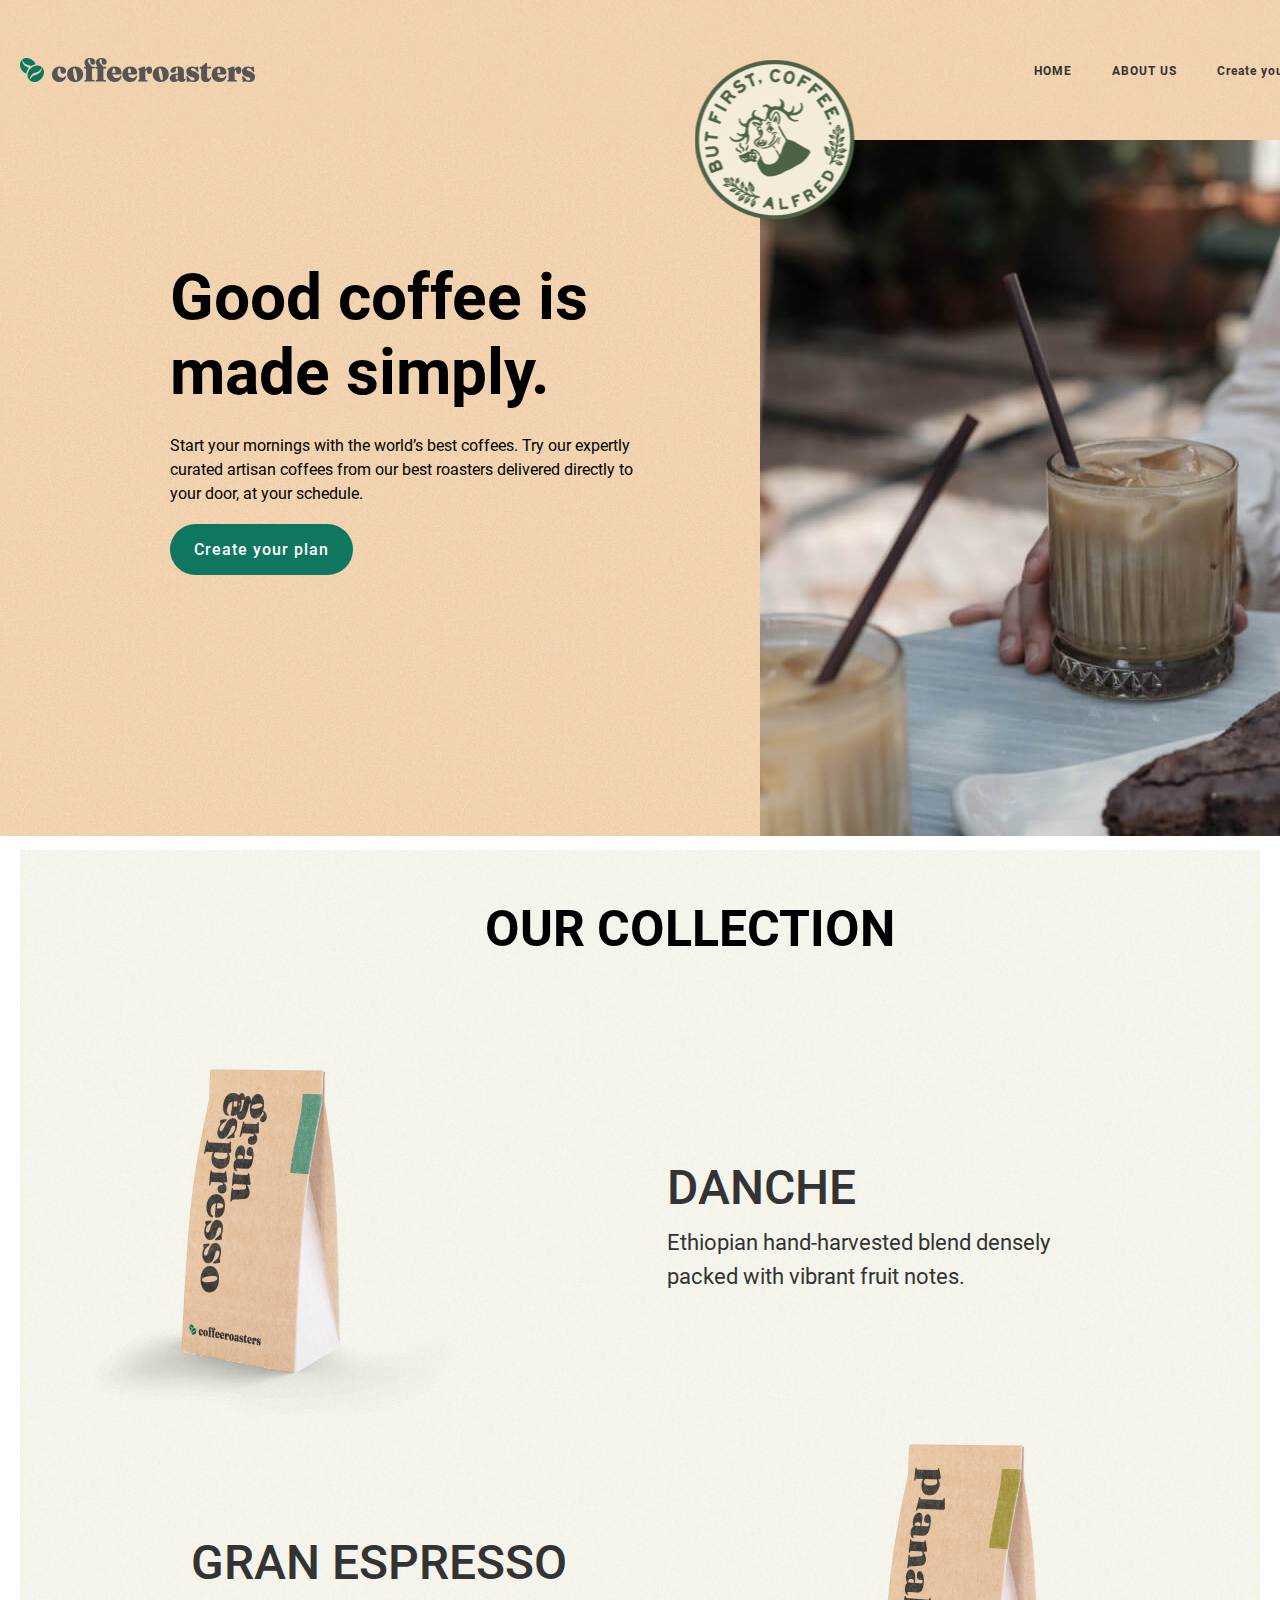
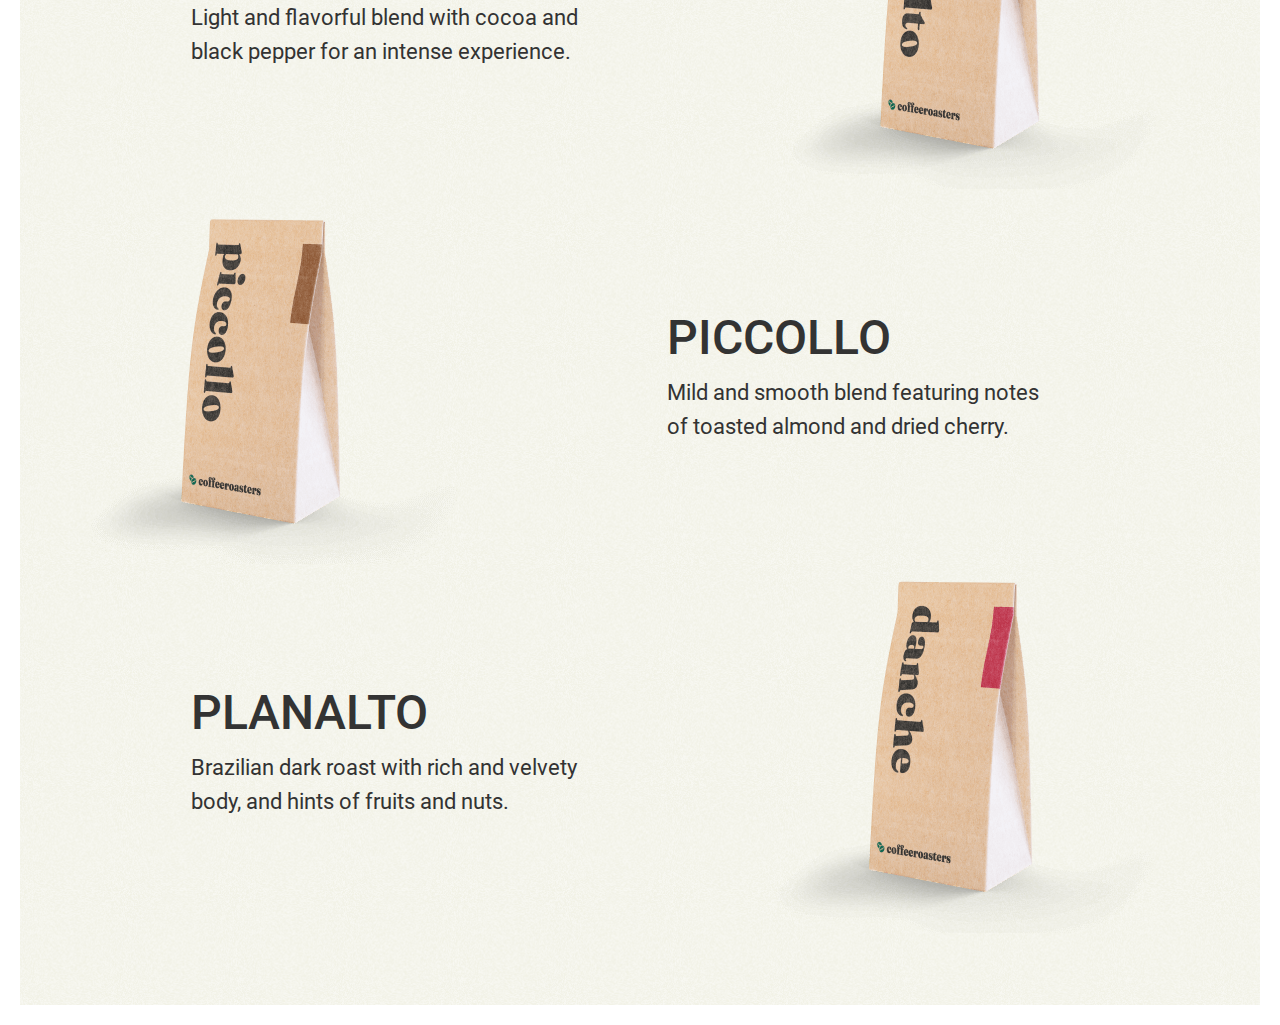
==== index.html @ 96444314 "uppercase" ====
<!DOCTYPE html>
<html lang="en">

<head>
    <meta charset="UTF-8">
    <meta http-equiv="X-UA-Compatible" content="IE=edge">
    <meta name="viewport" content="width=device-width, initial-scale=1.0">
    <title>Coffe roasters</title>
    <link rel="stylesheet" href="./css/normalize.css">
    <link rel="stylesheet" href="./css/main.css">
    <!-- <link rel="stylesheet" href="./css/main.min.css"> -->
</head>

<body>

    <!-- header start -->
    <header class="site-header">
        <div class="container">
            <div class="header-wrapper">
                <a class="logo" href="#">
                    <img class="logo-img" src="./images/site-logo.svg" alt="Cofferoasters logo">
                </a>
                <nav class="sitenav">
                    <ul class="sitenav-list">
                        <li class="sitenav-item">
                            <a href="#" class="sitenav-link">HOME</a>
                        </li>
                        <li class="sitenav-item">
                            <a href="#" class="sitenav-link">ABOUT US</a>
                        </li>
                        <li class="sitenav-item">
                            <a href="#" class="sitenav-link">Create your plan</a>
                        </li>
                    </ul>
                </nav>
            </div>
        </div>
    </header>
    <!-- header end -->

    <main>
        <!-- hero start -->
        <section class="hero-section">
            <div class="container">
                <div class="hero-wrapper">
                    <div class="hero-start">
                        <h1 class="hero-title">Good coffee is made simply.</h1>
                        <p class="hero-text">Start your mornings with the world’s best coffees. Try our expertly curated artisan
                            coffees from our best roasters delivered directly to your door, at your schedule.</p>
                        <a class="button" href="#">Create your plan</a>
                    </div>
                    <div class="hero-img-wrapper">
                        <img class="hero-img" width="710" height="696" alt="A coffee image" src="./images/cofe.jpg"  srcset="./images/cofe.jpg 1x , ./images/cofe@2x.jpg 2x">  
                    </div>
                </div>
            </div>
    
        </section>
        <!-- hero end -->

        <!-- collections start -->
        <section class="collections-section">
            <div class="container">
                <div class="collections-wrapper">
                    <h2 class="collections-title">OUR COLLECTION</h2>
                    <ul class="collections-list">
                        <li class="collection-item">
                            <img class="collection-img" width="450" height="375" alt="coffee image" src="./images/kopi1.png" srcset="./images/kopi1.png 1x , ./images/kopi1@2x.png 2x">
                            <div class="collection-desc-wrapper">
                                <h3 class="collection-item-title">Danche</h3>
                                <p class="collection-item-description">Ethiopian hand-harvested blend densely packed with vibrant fruit notes.</p>
                            </div>
                        </li>
                        <li class="collection-item">
                            <img class="collection-img" width="450" height="375" alt="coffee image" src="./images/kopi2.png" srcset="./images/kopi2.png 1x , ./images/kopi2@2x.png 2x">
                            <div class="collection-desc-wrapper">
                                <h3 class="collection-item-title">Gran Espresso</h3>
                                <p class="collection-item-description">Light and flavorful blend with cocoa and black pepper for an intense experience.</p>
                            </div>
                        </li>
                        <li class="collection-item">
                            <img class="collection-img" width="450" height="375" alt="coffee image" src="./images/kopi3.png" srcset="./images/kopi3.png 1x , ./images/kopi3@2x.png 2x">
                            <div class="collection-desc-wrapper">
                                <h3 class="collection-item-title">Piccollo</h3>
                                <p class="collection-item-description">Mild and smooth blend featuring notes of toasted almond and dried cherry.</p>
                            </div>
                        </li>
                        <li class="collection-item">
                            <img class="collection-img" width="450" height="375" alt="coffee image" src="./images/kopi4.png" srcset="./images/kopi4.png 1x , ./images/kopi4@2x.png 2x">
                            <div class="collection-desc-wrapper">
                                <h3 class="collection-item-title">Planalto</h3>
                                <p class="collection-item-description">Brazilian dark roast with rich and velvety body, and hints of fruits and nuts.</p>
                            </div>
                        </li>
                    </ul>
                </div>
            </div>
        </section>
        <!-- collections end -->
    </main>



</body>

</html>
---- css/main.css ----
/*
* Prefixed by https://autoprefixer.github.io
* PostCSS: v8.4.14,
* Autoprefixer: v10.4.7
* Browsers: last 4 version
*/

:root {
    --clr-black: #000;
    --clr-dark: #333;
    --clr-green: #0f775f;
    --font-weight-secondary: 500;
    --font-weight-bold: 700;
}


@font-face {
    font-family: "Roboto";
    font-style: normal;
    font-weight: 400;
    src:
    url("../fonts/roboto-v30-latin-regular.woff2") format("woff2"),
    url("../fonts/roboto-v30-latin-regular.woff") format("woff");
}

@font-face {
    font-family: "Roboto";
    font-style: normal;
    font-weight: 500;
    src:
    url("../fonts/roboto-v30-latin-500.woff2") format("woff2"),
    url("../fonts/roboto-v30-latin-500.woff") format("woff");
}

@font-face {
    font-family: "Roboto";
    font-style: normal;
    font-weight: 700;
    src:
    url("../fonts/roboto-v30-latin-700.woff2") format("woff2"),
    url("../fonts/roboto-v30-latin-700.woff") format("woff");
}

body {
    margin: 0;
    font-family: "Roboto", "Arial", sans-serif;
    font-weight: 400;
    overflow-x: hidden;
}



a {
    text-decoration: none;
}

ul {
    padding-left: 0;
    list-style: none;
}

img {
    display: block;
    height: auto;
}

.container {
    width: 1300px;
    margin-right: auto;
    margin-left: auto;
    padding-right: 20px;
    padding-left: 20px;
}


.button {
    padding: 16px 24px;
    border: none;
    background-color: transparent;
    border-radius: 100px;
    font-weight: var(--font-weight-secondary);
    font-size: 16px;
    line-height: 19px;
    letter-spacing: 1px;
    color: #FFFFFF;
    background-color: var(--clr-green);
}




.site-header {
    padding: 45px 0;
    background-image: url("../images/hero-bg.jpg");
    background-repeat: no-repeat;
    background-size: cover;
}

.header-wrapper {
    display: -webkit-box;
    display: -ms-flexbox;
    display: flex;
    -webkit-box-align: center;
    -ms-flex-align: center;
    align-items: center;
    -webkit-box-pack: justify;
    -ms-flex-pack: justify;
    justify-content: space-between;
}

.sitenav-list{
    display: -webkit-box;
    display: -ms-flexbox;
    display: flex;
}

.sitenav-item:nth-child(2) {
    margin: 0 40px;
}

.sitenav-link {
    font-weight: var(--font-weight-bold);
    font-size: 12px;
    line-height: 14px;
    letter-spacing: 1px;
    color: var(--clr-dark);
}

/* hero start */


.hero-section {
    padding-left: 150px;
    background-image: url("../images/hero-bg.jpg");
}

.hero-wrapper {
    display: -webkit-box;
    display: -ms-flexbox;
    display: flex;
    -webkit-box-pack: justify;
    -ms-flex-pack: justify;
    justify-content: space-between;
}

.hero-start {
    width: 464px;
    padding-top: 120px;
}

.hero-title {
    font-weight: var(--font-weight-bold);
    font-size: 64px;
    line-height: 75px;
    margin-top: 0;
    margin-bottom: 24px;
    color: var(--clr-black);
}

.hero-text {
    margin-top: 0;
    margin-bottom: 34px;
    font-size: 16px;
    line-height: 24px;
    color: var(--clr-black);
}

.hero-img-wrapper {
    position: relative;
}

.hero-img-wrapper::before {
    position: absolute;
    top: -80px;
    left: -65px;
    width: 160px;
    height: 160px;
    background-image: url("../images/but-first-cofe.png");
    background-position: center;
    z-index: 1;
    content: "";
}

.hero-img {
    position: relative;
}

/* collections start */

.collections-section {
    margin: 14px 20px 20px 20px;
    padding: 50px 0;
    background-image: url("../images/list-bg.png");
    background-size: cover;
}

.collections-wrapper {
    text-align: center;
}

.collections-title {
    margin: 0;
    margin-bottom: 80px;
    font-weight: 700;
    font-size: 50px;
    line-height: 59px;
    color: var(--clr-black);
}

.collections-list {
    display: -webkit-box;
    display: -ms-flexbox;
    display: flex;
    -webkit-box-orient: vertical;
    -webkit-box-direction: normal;
    -ms-flex-direction: column;
    flex-direction: column;
}

.collection-item {
    position: relative;
    display: -webkit-box;
    display: -ms-flexbox;
    display: flex;
    -webkit-box-align: center;
    -ms-flex-align: center;
    align-items: center;
}

.collection-item::before{
    position: absolute;
    width: 402px;
    height: 300px;
    background-size: cover;
    content: "";
}

.collection-item:nth-child(1)::before{
    top: -15%;
    left: -35%;
    background-image: url("../images/leaf-first.png");
}

.collection-item:nth-child(2)::before{
    bottom: -60%;
    right: -35%;
    width: 392px;
    height: 477px;
    background-image: url("../images/leaf-second.png");
    z-index: 3;
    
}

.collection-item:nth-child(3)::before{
    top: -20%;
    right: -28%;
    width: 253px;
    height: 215px;
    background-image: url("../images/leaf-third.png");
    -webkit-transform: rotate(210deg);
    -ms-transform: rotate(210deg);
    transform: rotate(210deg);
    
}

.collection-item:nth-child(4)::before{
    top: -15%;
    left: -38%;
    width: 316px;
    height: 269px;
    background-image: url("../images/leaf-four.png");
}

.collection-item:nth-child(even) {
    -webkit-box-orient: horizontal;
    -webkit-box-direction: reverse;
    -ms-flex-direction: row-reverse;
    flex-direction: row-reverse;
    -webkit-box-pack: space-evenly;
    -ms-flex-pack: space-evenly;
    justify-content: space-evenly;
}

.collection-item:nth-child(even) img{
    margin-right: 0;
}

.collection-img {
    margin-right: 177px;
}

.collection-desc-wrapper {
    text-align: left;
    width: 396px;
}

.collection-item-title {
    font-weight: var(--font-weight-secondary);
    font-size: 48px;
    line-height: 56px;
    margin-top: 0;
    margin-bottom: 10px;
    text-transform: uppercase;
    color: var(--clr-dark);
}

.collection-item-description {
    font-size: 22px;
    line-height: 34px;
    margin: 0;
    color: var(--clr-dark);
}
---- css/main.min.css ----
/*! normalize.css v8.0.1 | MIT License | github.com/necolas/normalize.css */button,hr,input{overflow:visible}progress,sub,sup{vertical-align:baseline}[type=checkbox],[type=radio],legend{box-sizing:border-box;padding:0}html{line-height:1.15;-webkit-text-size-adjust:100%}body{margin:0}details,main{display:block}h1{font-size:2em;margin:.67em 0}hr{box-sizing:content-box;height:0}code,kbd,pre,samp{font-family:monospace,monospace;font-size:1em}a{background-color:transparent}abbr[title]{border-bottom:none;text-decoration:underline;text-decoration:underline dotted}b,strong{font-weight:bolder}small{font-size:80%}sub,sup{font-size:75%;line-height:0;position:relative}sub{bottom:-.25em}sup{top:-.5em}img{border-style:none}button,input,optgroup,select,textarea{font-family:inherit;font-size:100%;line-height:1.15;margin:0}button,select{text-transform:none}[type=button],[type=reset],[type=submit],button{-webkit-appearance:button}[type=button]::-moz-focus-inner,[type=reset]::-moz-focus-inner,[type=submit]::-moz-focus-inner,button::-moz-focus-inner{border-style:none;padding:0}[type=button]:-moz-focusring,[type=reset]:-moz-focusring,[type=submit]:-moz-focusring,button:-moz-focusring{outline:ButtonText dotted 1px}fieldset{padding:.35em .75em .625em}legend{color:inherit;display:table;max-width:100%;white-space:normal}textarea{overflow:auto}[type=number]::-webkit-inner-spin-button,[type=number]::-webkit-outer-spin-button{height:auto}[type=search]{-webkit-appearance:textfield;outline-offset:-2px}[type=search]::-webkit-search-decoration{-webkit-appearance:none}::-webkit-file-upload-button{-webkit-appearance:button;font:inherit}summary{display:list-item}[hidden],template{display:none}
.header-wrapper,.sitenav-list{display:-webkit-box;display:-ms-flexbox}.hero-section,.site-header{background-image:url("../images/hero-bg.jpg")}.collection-item,.hero-img,.hero-img-wrapper{position:relative}:root{--clr-black:#000;--clr-dark:#333;--clr-green:#0f775f;--font-weight-secondary:500;--font-weight-bold:700}@font-face{font-family:Roboto;font-style:normal;font-weight:400;src:url("../fonts/roboto-v30-latin-regular.woff2") format("woff2"),url("../fonts/roboto-v30-latin-regular.woff") format("woff")}@font-face{font-family:Roboto;font-style:normal;font-weight:500;src:url("../fonts/roboto-v30-latin-500.woff2") format("woff2"),url("../fonts/roboto-v30-latin-500.woff") format("woff")}@font-face{font-family:Roboto;font-style:normal;font-weight:700;src:url("../fonts/roboto-v30-latin-700.woff2") format("woff2"),url("../fonts/roboto-v30-latin-700.woff") format("woff")}body{margin:0;font-family:Roboto,Arial,sans-serif;font-weight:400;overflow-x:hidden}a{text-decoration:none}ul{padding-left:0;list-style:none}img{display:block;height:auto}.container{width:1300px;margin-right:auto;margin-left:auto;padding-right:20px;padding-left:20px}.button{padding:16px 24px;border:none;background-color:transparent;border-radius:100px;font-weight:var(--font-weight-secondary);font-size:16px;line-height:19px;letter-spacing:1px;color:#fff;background-color:var(--clr-green)}.hero-title,.sitenav-link{font-weight:var(--font-weight-bold)}.site-header{padding:45px 0;background-repeat:no-repeat;background-size:cover}.header-wrapper{display:flex;-webkit-box-align:center;-ms-flex-align:center;align-items:center;-webkit-box-pack:justify;-ms-flex-pack:justify;justify-content:space-between}.sitenav-list{display:flex}.collections-list,.hero-wrapper{display:-webkit-box;display:-ms-flexbox}.sitenav-item:nth-child(2){margin:0 40px}.sitenav-link{font-size:12px;line-height:14px;letter-spacing:1px;color:var(--clr-dark)}.collections-title,.hero-text,.hero-title{color:var(--clr-black)}.hero-section{padding-left:150px}.hero-wrapper{display:flex;-webkit-box-pack:justify;-ms-flex-pack:justify;justify-content:space-between}.hero-start{width:464px;padding-top:120px}.hero-title{font-size:64px;line-height:75px;margin-top:0;margin-bottom:24px}.hero-text{margin-top:0;margin-bottom:34px;font-size:16px;line-height:24px}.hero-img-wrapper::before{position:absolute;top:-80px;left:-65px;width:160px;height:160px;background-image:url("../images/but-first-cofe.png");background-position:center;z-index:1;content:""}.collections-section{margin:14px 20px 20px;padding:50px 0;background-image:url("../images/list-bg.png");background-size:cover}.collections-wrapper{text-align:center}.collections-title{margin:0 0 80px;font-weight:700;font-size:50px;line-height:59px}.collections-list{display:flex;-webkit-box-orient:vertical;-webkit-box-direction:normal;-ms-flex-direction:column;flex-direction:column}.collection-item{display:-webkit-box;display:-ms-flexbox;display:flex;-webkit-box-align:center;-ms-flex-align:center;align-items:center}.collection-item::before{position:absolute;width:402px;height:300px;background-size:cover;content:""}.collection-item:first-child::before{top:-15%;left:-35%;background-image:url("../images/leaf-first.png")}.collection-item:nth-child(2)::before{bottom:-60%;right:-35%;width:392px;height:477px;background-image:url("../images/leaf-second.png");z-index:3}.collection-item:nth-child(3)::before{top:-20%;right:-28%;width:253px;height:215px;background-image:url("../images/leaf-third.png");-webkit-transform:rotate(210deg);-ms-transform:rotate(210deg);transform:rotate(210deg)}.collection-item:nth-child(4)::before{top:-15%;left:-38%;width:316px;height:269px;background-image:url("../images/leaf-four.png")}.collection-item:nth-child(2n){-webkit-box-orient:horizontal;-webkit-box-direction:reverse;-ms-flex-direction:row-reverse;flex-direction:row-reverse;-webkit-box-pack:space-evenly;-ms-flex-pack:space-evenly;justify-content:space-evenly}.collection-item:nth-child(2n) img{margin-right:0}.collection-img{margin-right:177px}.collection-desc-wrapper{text-align:left;max-width:453px}.collection-item-title{font-weight:var(--font-weight-secondary);margin-bottom:10px;font-size:48px;line-height:56px;color:var(--clr-dark)}.collection-item-description{font-size:22px;line-height:34px;color:var(--clr-dark)}
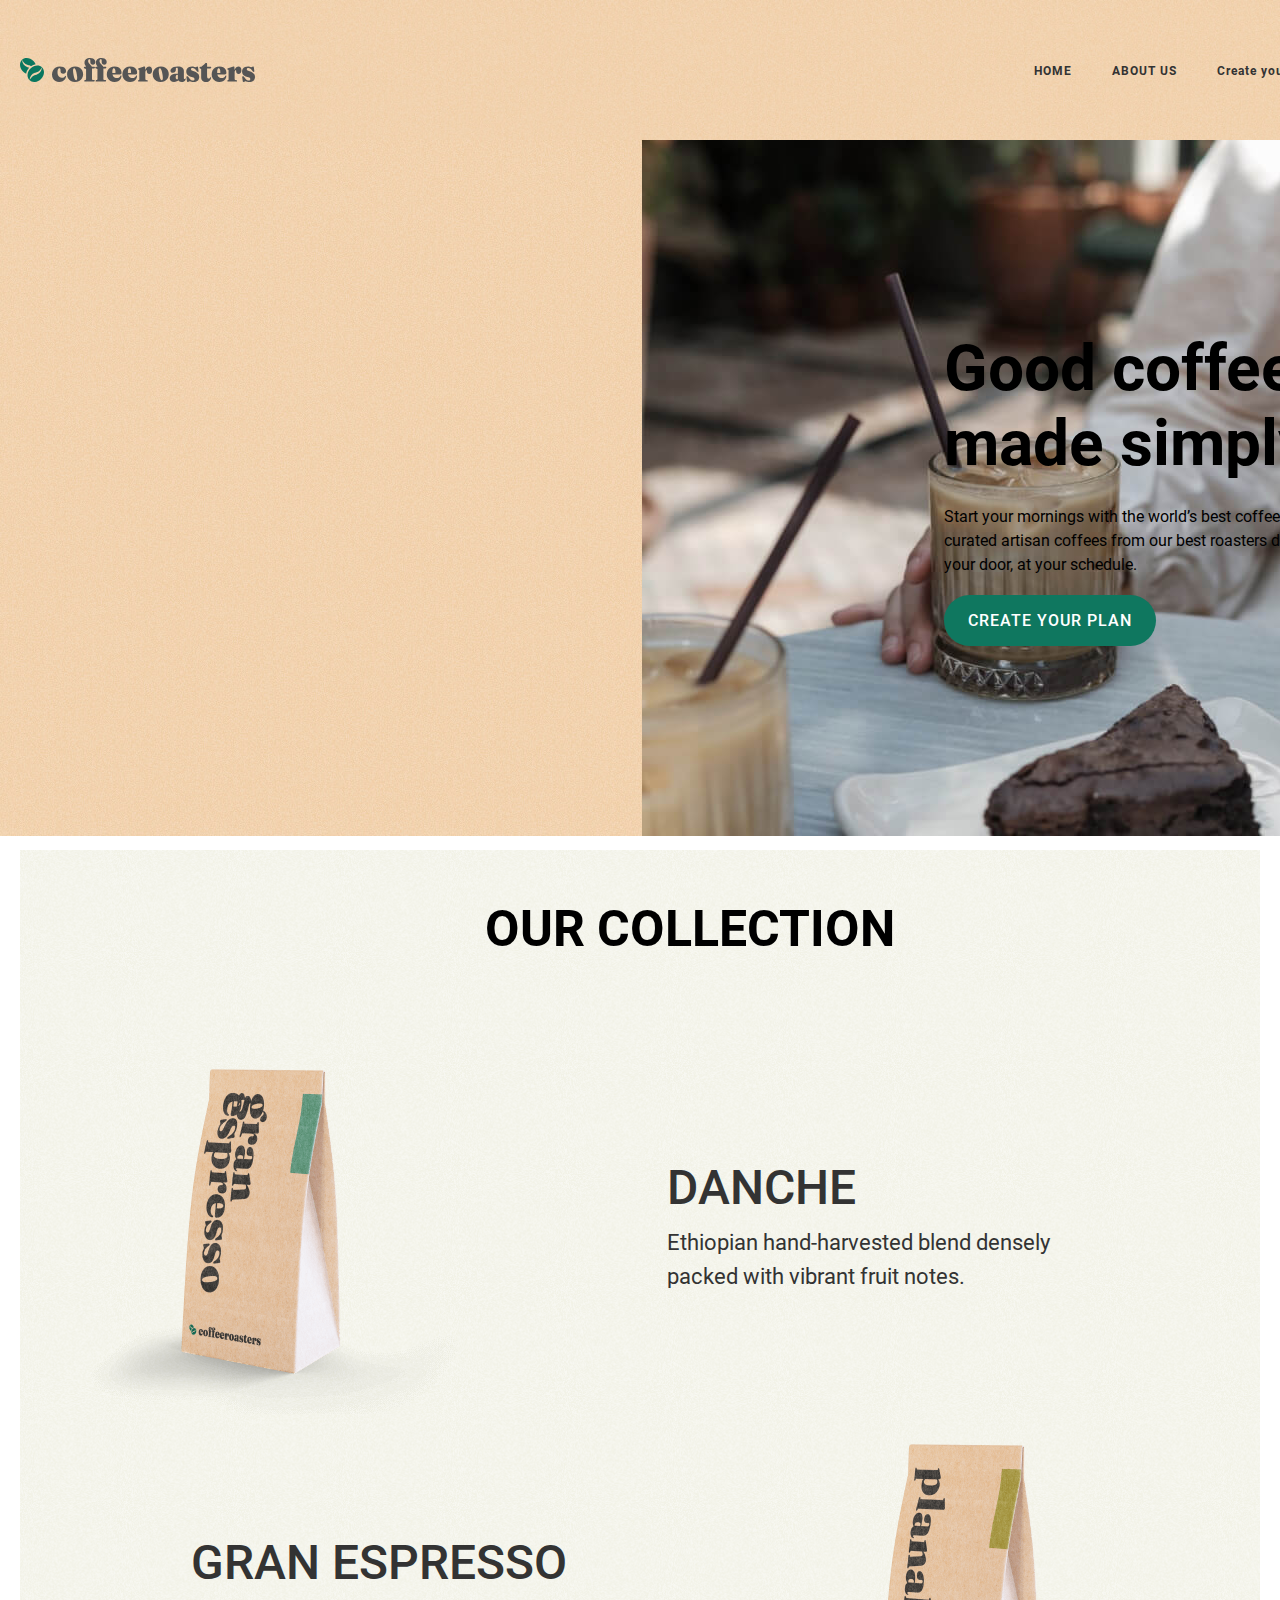
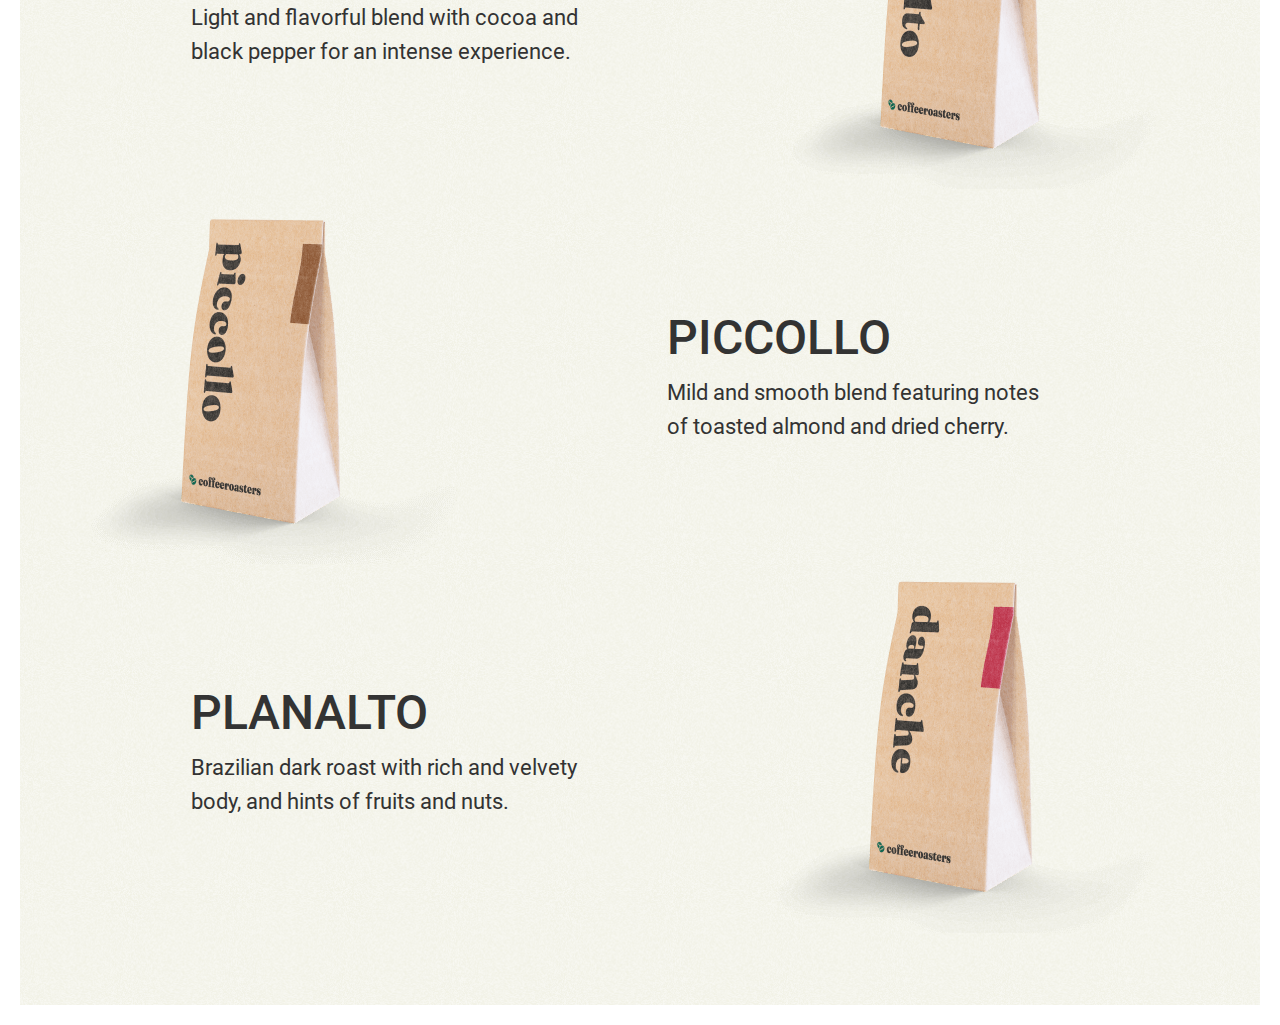
==== commit febbeb4c: "change container" ====
--- a/index.html
+++ b/index.html
@@ -6,9 +6,9 @@
     <meta http-equiv="X-UA-Compatible" content="IE=edge">
     <meta name="viewport" content="width=device-width, initial-scale=1.0">
     <title>Coffe roasters</title>
-    <link rel="stylesheet" href="./css/normalize.css">
-    <link rel="stylesheet" href="./css/main.css">
-    <!-- <link rel="stylesheet" href="./css/main.min.css"> -->
+    <!-- <link rel="stylesheet" href="./css/normalize.css"> -->
+    <!-- <link rel="stylesheet" href="./css/main.css"> -->
+    <link rel="stylesheet" href="./css/main.min.css">
 </head>
 
 <body>
@@ -41,6 +41,9 @@
     <main>
         <!-- hero start -->
         <section class="hero-section">
+            <div class="hero-img-wrapper">
+                <img class="hero-img" width="710" height="696" alt="A coffee image" src="./images/cofe.jpg"  srcset="./images/cofe.jpg 1x , ./images/cofe@2x.jpg 2x">  
+            </div>
             <div class="container">
                 <div class="hero-wrapper">
                     <div class="hero-start">
@@ -48,9 +51,6 @@
                         <p class="hero-text">Start your mornings with the world’s best coffees. Try our expertly curated artisan
                             coffees from our best roasters delivered directly to your door, at your schedule.</p>
                         <a class="button" href="#">Create your plan</a>
-                    </div>
-                    <div class="hero-img-wrapper">
-                        <img class="hero-img" width="710" height="696" alt="A coffee image" src="./images/cofe.jpg"  srcset="./images/cofe.jpg 1x , ./images/cofe@2x.jpg 2x">  
                     </div>
                 </div>
             </div>
--- a/css/main.css
+++ b/css/main.css
@@ -1,3 +1,10 @@
+/*
+* Prefixed by https://autoprefixer.github.io
+* PostCSS: v8.4.14,
+* Autoprefixer: v10.4.7
+* Browsers: last 4 version
+*/
+
 /*
 * Prefixed by https://autoprefixer.github.io
 * PostCSS: v8.4.14,
@@ -82,6 +89,7 @@
     font-size: 16px;
     line-height: 19px;
     letter-spacing: 1px;
+    text-transform: uppercase;
     color: #FFFFFF;
     background-color: var(--clr-green);
 }
@@ -91,7 +99,7 @@
 
 .site-header {
     padding: 45px 0;
-    background-image: url("../images/hero-bg.jpg");
+    background-image: url(../images/hero-bg.jpg);
     background-repeat: no-repeat;
     background-size: cover;
 }
@@ -130,11 +138,16 @@
 
 
 .hero-section {
-    padding-left: 150px;
-    background-image: url("../images/hero-bg.jpg");
+    background-image: url(../images/hero-bg.jpg);
+}
+.hero, .site-header {
+    background-image: url(../images/hero-bg.jpg);
 }
 
 .hero-wrapper {
+    position: absolute;
+    top: 211px;
+    left: 944px;
     display: -webkit-box;
     display: -ms-flexbox;
     display: flex;
@@ -165,24 +178,22 @@
     color: var(--clr-black);
 }
 
-.hero-img-wrapper {
+.hero-img {
     position: relative;
+    left: 357px;
+    margin: 0 auto;
 }
 
 .hero-img-wrapper::before {
     position: absolute;
-    top: -80px;
-    left: -65px;
+    top: 82px;
+    left: 1422px;
     width: 160px;
     height: 160px;
     background-image: url("../images/but-first-cofe.png");
     background-position: center;
     z-index: 1;
     content: "";
-}
-
-.hero-img {
-    position: relative;
 }
 
 /* collections start */
--- a/css/main.min.css
+++ b/css/main.min.css
@@ -1,2 +1,2 @@
 /*! normalize.css v8.0.1 | MIT License | github.com/necolas/normalize.css */button,hr,input{overflow:visible}progress,sub,sup{vertical-align:baseline}[type=checkbox],[type=radio],legend{box-sizing:border-box;padding:0}html{line-height:1.15;-webkit-text-size-adjust:100%}body{margin:0}details,main{display:block}h1{font-size:2em;margin:.67em 0}hr{box-sizing:content-box;height:0}code,kbd,pre,samp{font-family:monospace,monospace;font-size:1em}a{background-color:transparent}abbr[title]{border-bottom:none;text-decoration:underline;text-decoration:underline dotted}b,strong{font-weight:bolder}small{font-size:80%}sub,sup{font-size:75%;line-height:0;position:relative}sub{bottom:-.25em}sup{top:-.5em}img{border-style:none}button,input,optgroup,select,textarea{font-family:inherit;font-size:100%;line-height:1.15;margin:0}button,select{text-transform:none}[type=button],[type=reset],[type=submit],button{-webkit-appearance:button}[type=button]::-moz-focus-inner,[type=reset]::-moz-focus-inner,[type=submit]::-moz-focus-inner,button::-moz-focus-inner{border-style:none;padding:0}[type=button]:-moz-focusring,[type=reset]:-moz-focusring,[type=submit]:-moz-focusring,button:-moz-focusring{outline:ButtonText dotted 1px}fieldset{padding:.35em .75em .625em}legend{color:inherit;display:table;max-width:100%;white-space:normal}textarea{overflow:auto}[type=number]::-webkit-inner-spin-button,[type=number]::-webkit-outer-spin-button{height:auto}[type=search]{-webkit-appearance:textfield;outline-offset:-2px}[type=search]::-webkit-search-decoration{-webkit-appearance:none}::-webkit-file-upload-button{-webkit-appearance:button;font:inherit}summary{display:list-item}[hidden],template{display:none}
-.header-wrapper,.sitenav-list{display:-webkit-box;display:-ms-flexbox}.hero-section,.site-header{background-image:url("../images/hero-bg.jpg")}.collection-item,.hero-img,.hero-img-wrapper{position:relative}:root{--clr-black:#000;--clr-dark:#333;--clr-green:#0f775f;--font-weight-secondary:500;--font-weight-bold:700}@font-face{font-family:Roboto;font-style:normal;font-weight:400;src:url("../fonts/roboto-v30-latin-regular.woff2") format("woff2"),url("../fonts/roboto-v30-latin-regular.woff") format("woff")}@font-face{font-family:Roboto;font-style:normal;font-weight:500;src:url("../fonts/roboto-v30-latin-500.woff2") format("woff2"),url("../fonts/roboto-v30-latin-500.woff") format("woff")}@font-face{font-family:Roboto;font-style:normal;font-weight:700;src:url("../fonts/roboto-v30-latin-700.woff2") format("woff2"),url("../fonts/roboto-v30-latin-700.woff") format("woff")}body{margin:0;font-family:Roboto,Arial,sans-serif;font-weight:400;overflow-x:hidden}a{text-decoration:none}ul{padding-left:0;list-style:none}img{display:block;height:auto}.container{width:1300px;margin-right:auto;margin-left:auto;padding-right:20px;padding-left:20px}.button{padding:16px 24px;border:none;background-color:transparent;border-radius:100px;font-weight:var(--font-weight-secondary);font-size:16px;line-height:19px;letter-spacing:1px;color:#fff;background-color:var(--clr-green)}.hero-title,.sitenav-link{font-weight:var(--font-weight-bold)}.site-header{padding:45px 0;background-repeat:no-repeat;background-size:cover}.header-wrapper{display:flex;-webkit-box-align:center;-ms-flex-align:center;align-items:center;-webkit-box-pack:justify;-ms-flex-pack:justify;justify-content:space-between}.sitenav-list{display:flex}.collections-list,.hero-wrapper{display:-webkit-box;display:-ms-flexbox}.sitenav-item:nth-child(2){margin:0 40px}.sitenav-link{font-size:12px;line-height:14px;letter-spacing:1px;color:var(--clr-dark)}.collections-title,.hero-text,.hero-title{color:var(--clr-black)}.hero-section{padding-left:150px}.hero-wrapper{display:flex;-webkit-box-pack:justify;-ms-flex-pack:justify;justify-content:space-between}.hero-start{width:464px;padding-top:120px}.hero-title{font-size:64px;line-height:75px;margin-top:0;margin-bottom:24px}.hero-text{margin-top:0;margin-bottom:34px;font-size:16px;line-height:24px}.hero-img-wrapper::before{position:absolute;top:-80px;left:-65px;width:160px;height:160px;background-image:url("../images/but-first-cofe.png");background-position:center;z-index:1;content:""}.collections-section{margin:14px 20px 20px;padding:50px 0;background-image:url("../images/list-bg.png");background-size:cover}.collections-wrapper{text-align:center}.collections-title{margin:0 0 80px;font-weight:700;font-size:50px;line-height:59px}.collections-list{display:flex;-webkit-box-orient:vertical;-webkit-box-direction:normal;-ms-flex-direction:column;flex-direction:column}.collection-item{display:-webkit-box;display:-ms-flexbox;display:flex;-webkit-box-align:center;-ms-flex-align:center;align-items:center}.collection-item::before{position:absolute;width:402px;height:300px;background-size:cover;content:""}.collection-item:first-child::before{top:-15%;left:-35%;background-image:url("../images/leaf-first.png")}.collection-item:nth-child(2)::before{bottom:-60%;right:-35%;width:392px;height:477px;background-image:url("../images/leaf-second.png");z-index:3}.collection-item:nth-child(3)::before{top:-20%;right:-28%;width:253px;height:215px;background-image:url("../images/leaf-third.png");-webkit-transform:rotate(210deg);-ms-transform:rotate(210deg);transform:rotate(210deg)}.collection-item:nth-child(4)::before{top:-15%;left:-38%;width:316px;height:269px;background-image:url("../images/leaf-four.png")}.collection-item:nth-child(2n){-webkit-box-orient:horizontal;-webkit-box-direction:reverse;-ms-flex-direction:row-reverse;flex-direction:row-reverse;-webkit-box-pack:space-evenly;-ms-flex-pack:space-evenly;justify-content:space-evenly}.collection-item:nth-child(2n) img{margin-right:0}.collection-img{margin-right:177px}.collection-desc-wrapper{text-align:left;max-width:453px}.collection-item-title{font-weight:var(--font-weight-secondary);margin-bottom:10px;font-size:48px;line-height:56px;color:var(--clr-dark)}.collection-item-description{font-size:22px;line-height:34px;color:var(--clr-dark)}+.header-wrapper,.sitenav-list{display:-webkit-box;display:-ms-flexbox}:root{--clr-black:#000;--clr-dark:#333;--clr-green:#0f775f;--font-weight-secondary:500;--font-weight-bold:700}@font-face{font-family:Roboto;font-style:normal;font-weight:400;src:url("../fonts/roboto-v30-latin-regular.woff2") format("woff2"),url("../fonts/roboto-v30-latin-regular.woff") format("woff")}@font-face{font-family:Roboto;font-style:normal;font-weight:500;src:url("../fonts/roboto-v30-latin-500.woff2") format("woff2"),url("../fonts/roboto-v30-latin-500.woff") format("woff")}@font-face{font-family:Roboto;font-style:normal;font-weight:700;src:url("../fonts/roboto-v30-latin-700.woff2") format("woff2"),url("../fonts/roboto-v30-latin-700.woff") format("woff")}body{margin:0;font-family:Roboto,Arial,sans-serif;font-weight:400;overflow-x:hidden}a{text-decoration:none}ul{padding-left:0;list-style:none}img{display:block;height:auto}.container{width:1300px;margin-right:auto;margin-left:auto;padding-right:20px;padding-left:20px}.button{padding:16px 24px;border:none;background-color:transparent;border-radius:100px;font-weight:var(--font-weight-secondary);font-size:16px;line-height:19px;letter-spacing:1px;text-transform:uppercase;color:#fff;background-color:var(--clr-green)}.hero-title,.sitenav-link{font-weight:var(--font-weight-bold)}.site-header{padding:45px 0;background-repeat:no-repeat;background-size:cover}.header-wrapper{display:flex;-webkit-box-align:center;-ms-flex-align:center;align-items:center;-webkit-box-pack:justify;-ms-flex-pack:justify;justify-content:space-between}.sitenav-list{display:flex}.collections-list,.hero-wrapper{display:-webkit-box;display:-ms-flexbox}.sitenav-item:nth-child(2){margin:0 40px}.sitenav-link{font-size:12px;line-height:14px;letter-spacing:1px;color:var(--clr-dark)}.collections-title,.hero-text,.hero-title{color:var(--clr-black)}.hero,.hero-section,.site-header{background-image:url(../images/hero-bg.jpg)}.hero-wrapper{position:absolute;top:211px;left:944px;display:flex;-webkit-box-pack:justify;-ms-flex-pack:justify;justify-content:space-between}.hero-start{width:464px;padding-top:120px}.hero-title{font-size:64px;line-height:75px;margin-top:0;margin-bottom:24px}.hero-text{margin-top:0;margin-bottom:34px;font-size:16px;line-height:24px}.hero-img{position:relative;left:357px;margin:0 auto}.hero-img-wrapper::before{position:absolute;top:82px;left:1422px;width:160px;height:160px;background-image:url("../images/but-first-cofe.png");background-position:center;z-index:1;content:""}.collections-section{margin:14px 20px 20px;padding:50px 0;background-image:url("../images/list-bg.png");background-size:cover}.collections-wrapper{text-align:center}.collections-title{margin:0 0 80px;font-weight:700;font-size:50px;line-height:59px}.collections-list{display:flex;-webkit-box-orient:vertical;-webkit-box-direction:normal;-ms-flex-direction:column;flex-direction:column}.collection-item{position:relative;display:-webkit-box;display:-ms-flexbox;display:flex;-webkit-box-align:center;-ms-flex-align:center;align-items:center}.collection-item::before{position:absolute;width:402px;height:300px;background-size:cover;content:""}.collection-item:first-child::before{top:-15%;left:-35%;background-image:url("../images/leaf-first.png")}.collection-item:nth-child(2)::before{bottom:-60%;right:-35%;width:392px;height:477px;background-image:url("../images/leaf-second.png");z-index:3}.collection-item:nth-child(3)::before{top:-20%;right:-28%;width:253px;height:215px;background-image:url("../images/leaf-third.png");-webkit-transform:rotate(210deg);-ms-transform:rotate(210deg);transform:rotate(210deg)}.collection-item:nth-child(4)::before{top:-15%;left:-38%;width:316px;height:269px;background-image:url("../images/leaf-four.png")}.collection-item:nth-child(2n){-webkit-box-orient:horizontal;-webkit-box-direction:reverse;-ms-flex-direction:row-reverse;flex-direction:row-reverse;-webkit-box-pack:space-evenly;-ms-flex-pack:space-evenly;justify-content:space-evenly}.collection-item:nth-child(2n) img{margin-right:0}.collection-img{margin-right:177px}.collection-desc-wrapper{text-align:left;width:396px}.collection-item-title{font-weight:var(--font-weight-secondary);font-size:48px;line-height:56px;margin-top:0;margin-bottom:10px;text-transform:uppercase;color:var(--clr-dark)}.collection-item-description{font-size:22px;line-height:34px;margin:0;color:var(--clr-dark)}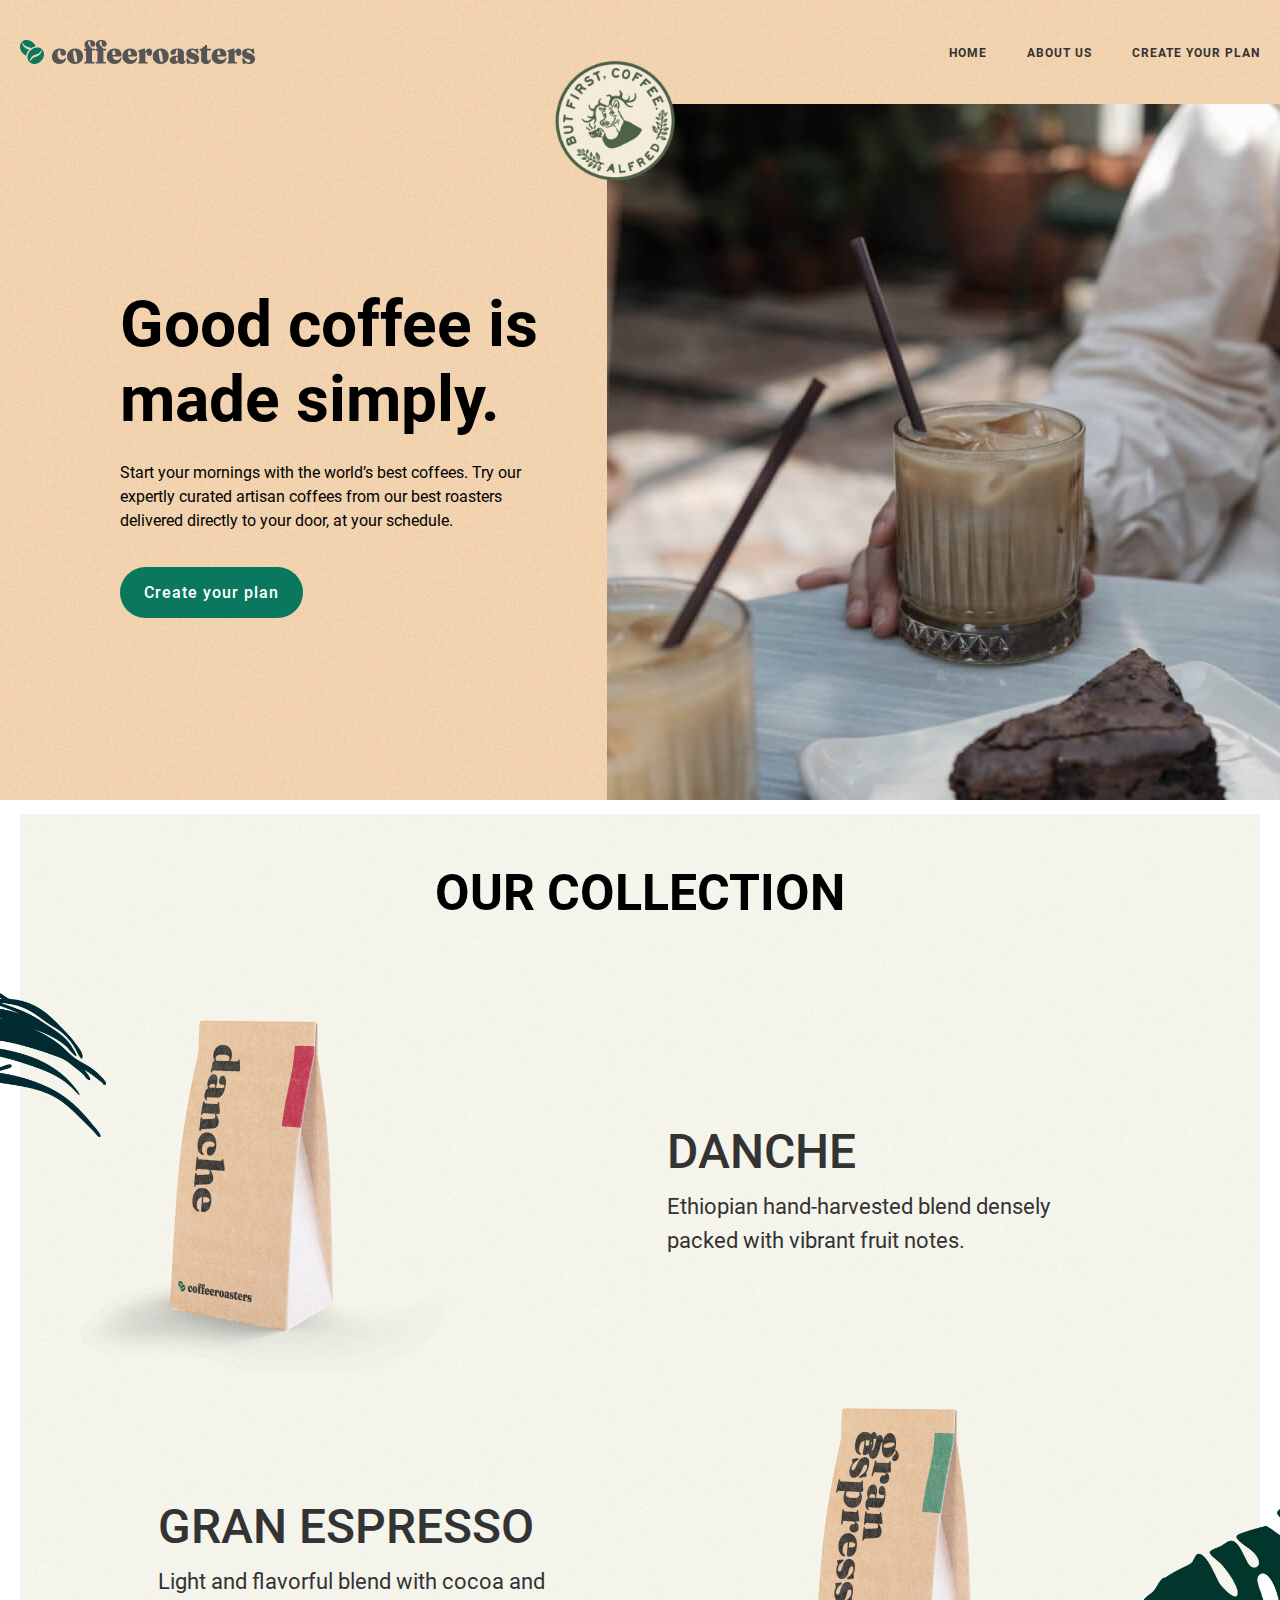
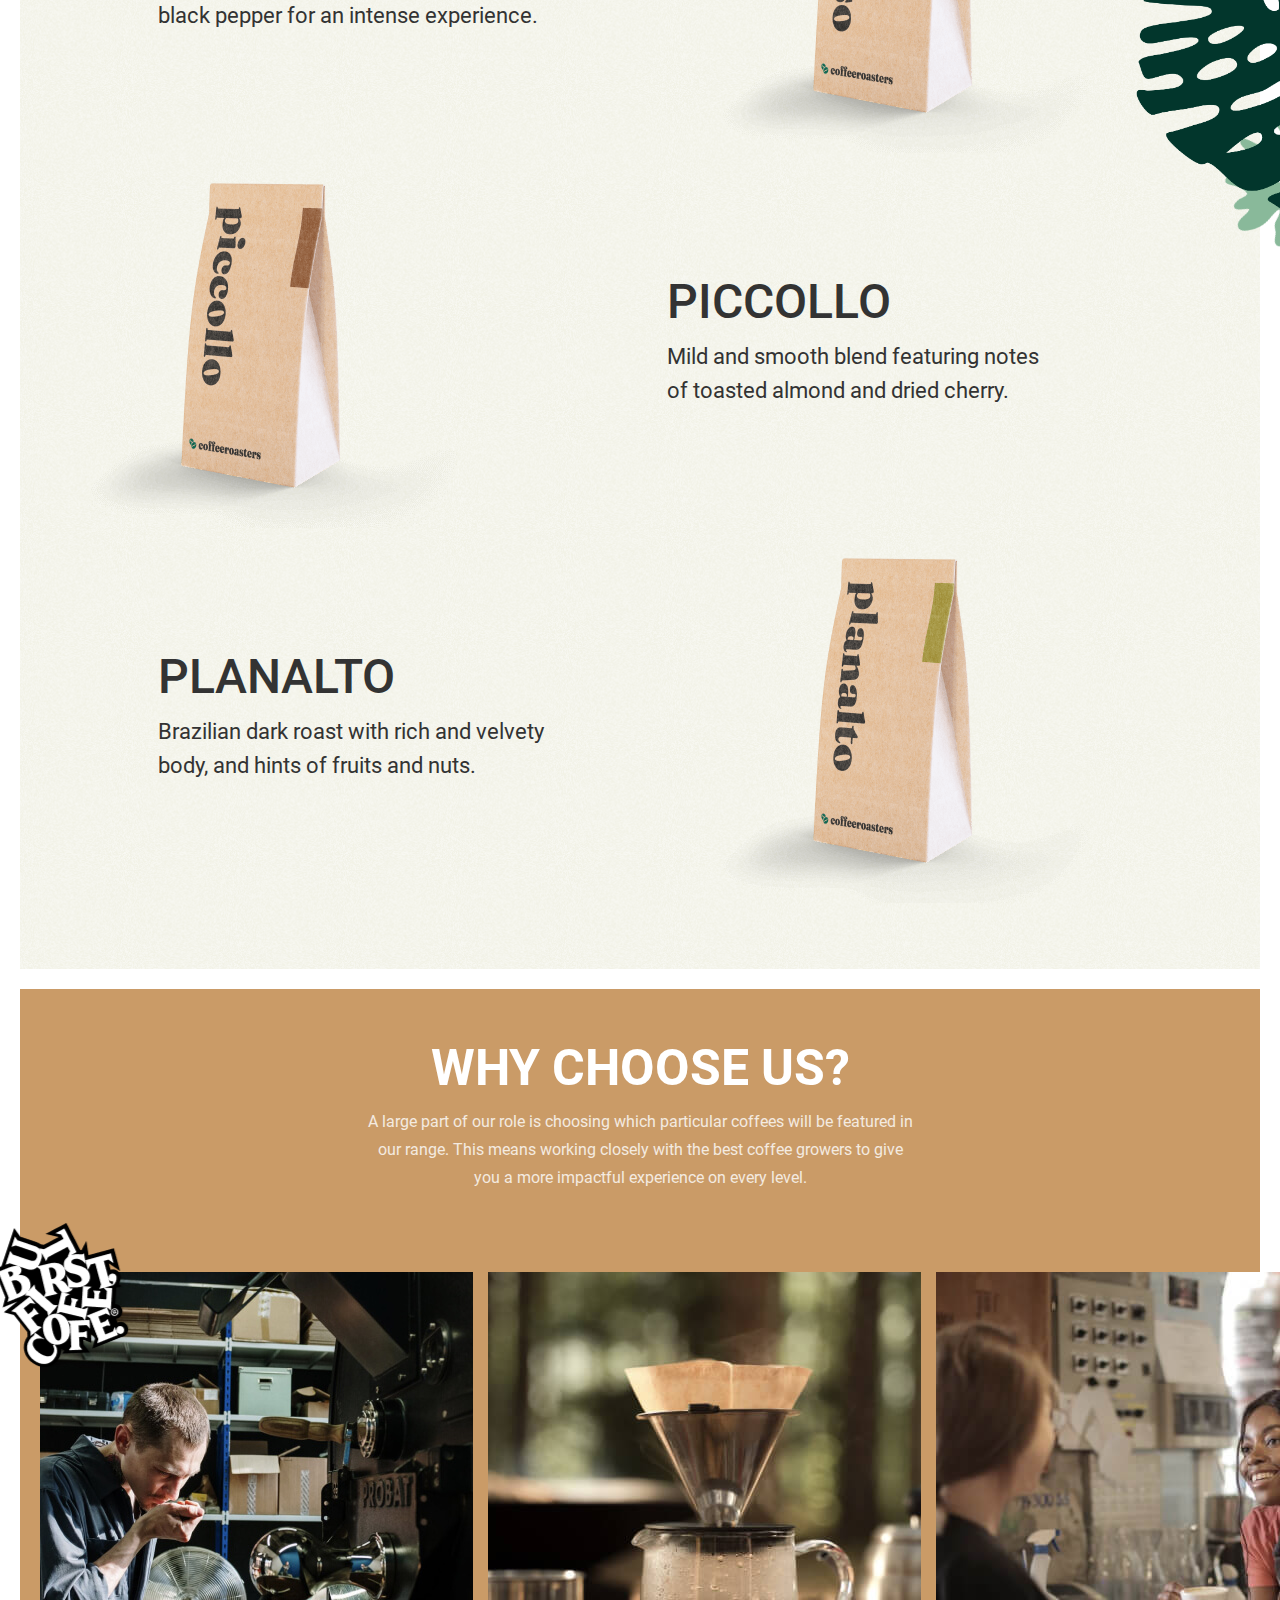
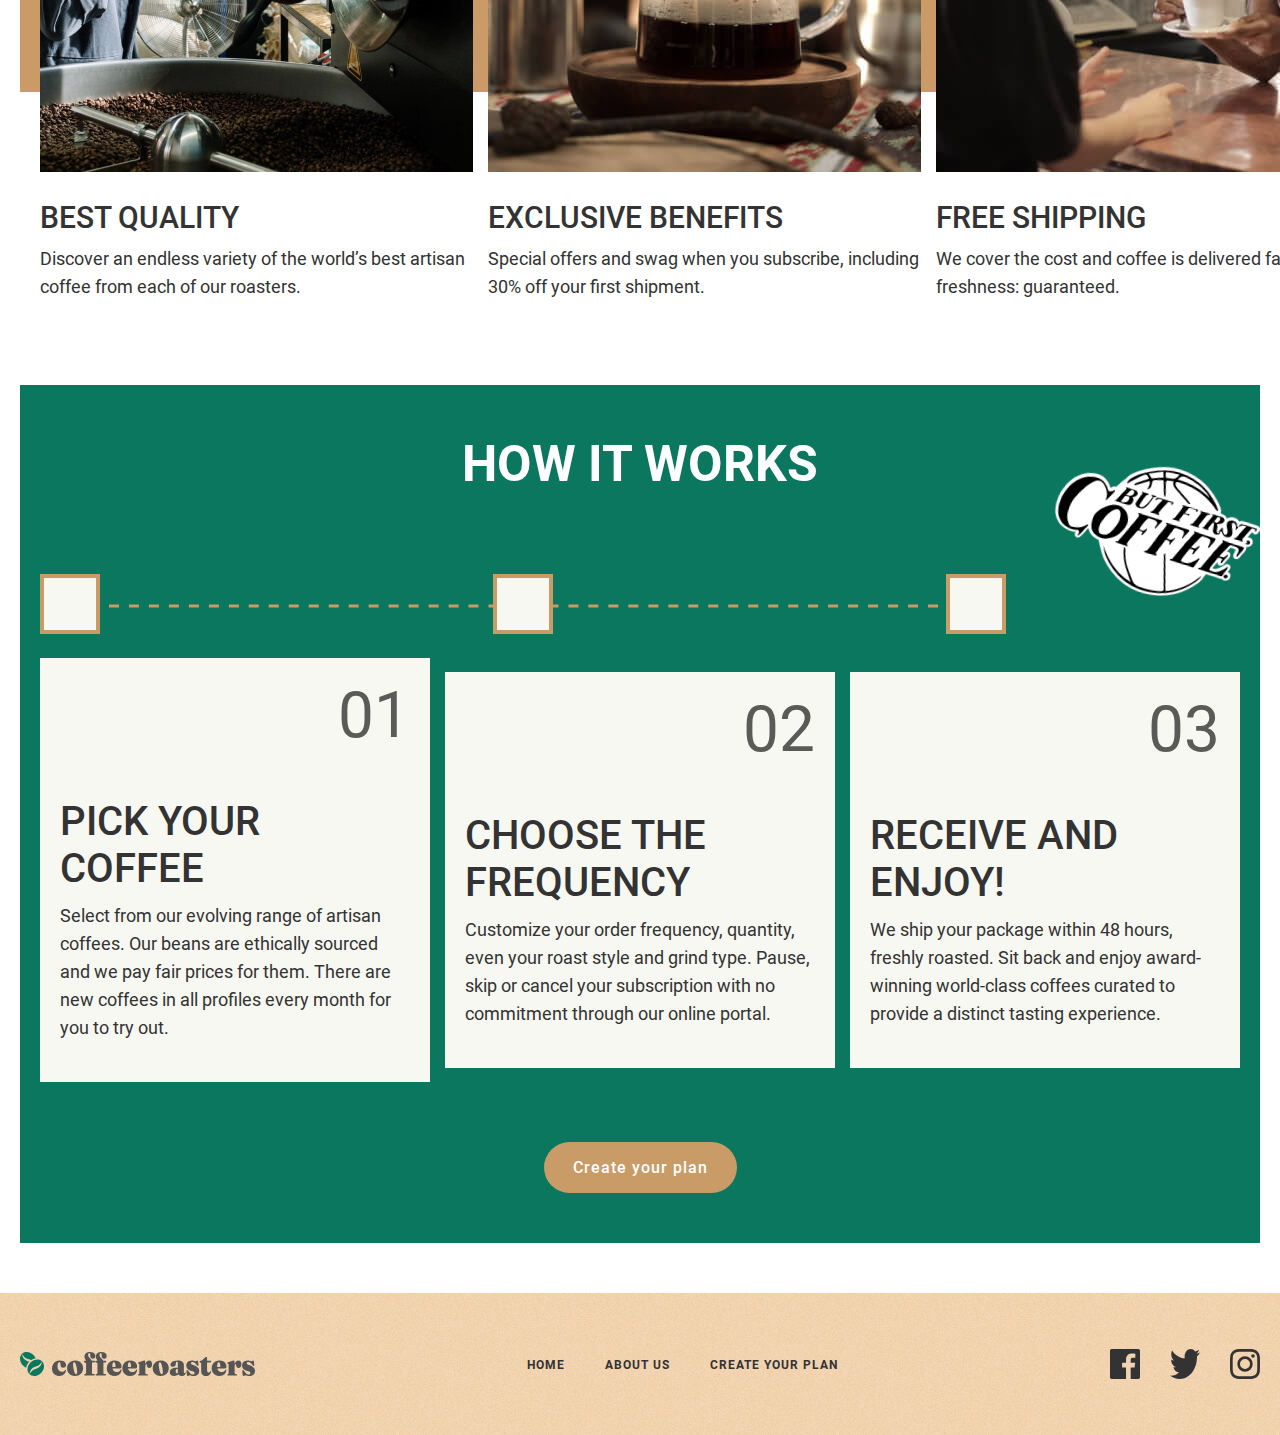
==== commit b2e0ee5a: "end last section" ====
--- a/index.html
+++ b/index.html
@@ -6,58 +6,76 @@
     <meta http-equiv="X-UA-Compatible" content="IE=edge">
     <meta name="viewport" content="width=device-width, initial-scale=1.0">
     <title>Coffe roasters</title>
-    <!-- <link rel="stylesheet" href="./css/normalize.css"> -->
-    <!-- <link rel="stylesheet" href="./css/main.css"> -->
-    <link rel="stylesheet" href="./css/main.min.css">
+    <link rel="stylesheet" href="./css/normalize.css">
+    <link rel="stylesheet" href="./css/main.css">
+    <!-- <link rel="stylesheet" href="./css/main.min.css"> -->
 </head>
 
 <body>
-
-    <!-- header start -->
+    
     <header class="site-header">
+        
         <div class="container">
-            <div class="header-wrapper">
-                <a class="logo" href="#">
-                    <img class="logo-img" src="./images/site-logo.svg" alt="Cofferoasters logo">
+            <div class="site-header-wrapper">
+                <a class="logo" href="./index.html">
+                    <img class="logo-img" src="./images/site-logo.svg"
+                    width="235"
+                    height="24"
+                    alt="Coffeeroasters's logo">
                 </a>
+                
                 <nav class="sitenav">
                     <ul class="sitenav-list">
                         <li class="sitenav-item">
-                            <a href="#" class="sitenav-link">HOME</a>
-                        </li>
-                        <li class="sitenav-item">
-                            <a href="#" class="sitenav-link">ABOUT US</a>
-                        </li>
-                        <li class="sitenav-item">
-                            <a href="#" class="sitenav-link">Create your plan</a>
+                            <a class="sitenav-link" href="./index.html">HOME</a>
+                        </li>
+                        <li class="sitenav-item">
+                            <a class="sitenav-link" href="#">ABOUT US</a>
+                        </li>
+                        <li class="sitenav-item">
+                            <a class="sitenav-link" href="#">Create your plan</a>
                         </li>
                     </ul>
                 </nav>
             </div>
         </div>
     </header>
-    <!-- header end -->
-
+    
     <main>
         <!-- hero start -->
-        <section class="hero-section">
-            <div class="hero-img-wrapper">
-                <img class="hero-img" width="710" height="696" alt="A coffee image" src="./images/cofe.jpg"  srcset="./images/cofe.jpg 1x , ./images/cofe@2x.jpg 2x">  
-            </div>
-            <div class="container">
+        <section class="hero">
+            <div class="container">
+                
+                
                 <div class="hero-wrapper">
-                    <div class="hero-start">
-                        <h1 class="hero-title">Good coffee is made simply.</h1>
-                        <p class="hero-text">Start your mornings with the world’s best coffees. Try our expertly curated artisan
-                            coffees from our best roasters delivered directly to your door, at your schedule.</p>
-                        <a class="button" href="#">Create your plan</a>
+                    <div class="hero-info-wrapper">
+                        <h1 class="hero-title">
+                            Good coffee is made simply.
+                        </h1>
+                        <p class="hero-desc">
+                            Start your mornings with the world’s best coffees. Try our expertly curated artisan coffees from our best roasters delivered directly to your door, at your schedule.
+                        </p>
+                        
+                        <a class="create-plan hero-link" href="#">
+                            Create your plan
+                        </a>
+                    </div>
+                    
+                    
+                    <div class="hero-img-box">
+                        <img class="hero-img" src="./images/cofe.jpg"
+                        width="710"
+                        height="696"
+                        alt="A glass of coffee and a piece  of cake">
                     </div>
                 </div>
-            </div>
-    
+                
+                
+                
+            </div>
         </section>
         <!-- hero end -->
-
+        
         <!-- collections start -->
         <section class="collections-section">
             <div class="container">
@@ -65,14 +83,14 @@
                     <h2 class="collections-title">OUR COLLECTION</h2>
                     <ul class="collections-list">
                         <li class="collection-item">
-                            <img class="collection-img" width="450" height="375" alt="coffee image" src="./images/kopi1.png" srcset="./images/kopi1.png 1x , ./images/kopi1@2x.png 2x">
+                            <img class="collection-img" width="450" height="375" alt="coffee image" src="./images/kopi4.png" srcset="./images/kopi4.png 1x , ./images/kopi4@2x.png 2x">
                             <div class="collection-desc-wrapper">
                                 <h3 class="collection-item-title">Danche</h3>
                                 <p class="collection-item-description">Ethiopian hand-harvested blend densely packed with vibrant fruit notes.</p>
                             </div>
                         </li>
                         <li class="collection-item">
-                            <img class="collection-img" width="450" height="375" alt="coffee image" src="./images/kopi2.png" srcset="./images/kopi2.png 1x , ./images/kopi2@2x.png 2x">
+                            <img class="collection-img" width="450" height="375" alt="coffee image" src="./images/kopi1.png" srcset="./images/kopi1.png 1x , ./images/kopi1@2x.png 2x">
                             <div class="collection-desc-wrapper">
                                 <h3 class="collection-item-title">Gran Espresso</h3>
                                 <p class="collection-item-description">Light and flavorful blend with cocoa and black pepper for an intense experience.</p>
@@ -86,7 +104,7 @@
                             </div>
                         </li>
                         <li class="collection-item">
-                            <img class="collection-img" width="450" height="375" alt="coffee image" src="./images/kopi4.png" srcset="./images/kopi4.png 1x , ./images/kopi4@2x.png 2x">
+                            <img class="collection-img" width="450" height="375" alt="coffee image" src="./images/kopi2.png" srcset="./images/kopi2.png 1x , ./images/kopi2@2x.png 2x">
                             <div class="collection-desc-wrapper">
                                 <h3 class="collection-item-title">Planalto</h3>
                                 <p class="collection-item-description">Brazilian dark roast with rich and velvety body, and hints of fruits and nuts.</p>
@@ -97,10 +115,131 @@
             </div>
         </section>
         <!-- collections end -->
+        
+        <!-- choose us start -->
+        <section class="choose-us">
+            <div class="container">
+                <div class="choose-us-inner">
+                    <h2 class="choose-us-inner-title">Why choose us?</h2>
+                    <p class="choose-us-inner-desc">A large part of our role is choosing which particular coffees will be featured in our range. This means working closely with the best coffee growers to give you a more impactful experience on every level.</p>
+                </div>
+                <ul class="choose-us-inner-list">
+                    <li class="choose-us-inner-item">
+                        <img class="choose-us-inner-item-img" 
+                        width="433"
+                        height="500"
+                        src="./images/quality.jpg" 
+                        alt="best quality"
+                        srcset="./images/quality.jpg 1x, ./images/quality@2x.jpg 2x">
+                        <h3 class="choose-us-inner-item-title">Best quality</h3>
+                        <p class="choose-us-inner-item-desc">Discover an endless variety of the world’s best artisan coffee from each of our roasters.</p>
+                    </li>
+                    <li class="choose-us-inner-item">
+                        <img class="choose-us-inner-item-img" 
+                        width="433"
+                        height="500"
+                        src="./images/benefits.jpg" 
+                        alt="Exclusive benefits"
+                        srcset="./images/benefits.jpg 1x, ./images/benefits@2x.jpg 2x">
+                        <h3 class="choose-us-inner-item-title">Exclusive benefits</h3>
+                        <p class="choose-us-inner-item-desc">Special offers and swag when you subscribe, including 30% off your first shipment.</p>
+                    </li>
+                    <li class="choose-us-inner-item">
+                        <img class="choose-us-inner-item-img" 
+                        width="433"
+                        height="500"
+                        src="./images/shipping.jpg" 
+                        alt="Free shipping"
+                        srcset="./images/shipping.jpg 1x, ./images/shipping@2x.jpg 2x">
+                        <h3 class="choose-us-inner-item-title">Free shipping</h3>
+                        <p class="choose-us-inner-item-desc">We cover the cost and coffee is delivered fast. Peak freshness: guaranteed.</p>
+                    </li>
+                </ul>
+            </div>
+        </section>
+        <!-- choose us end -->
+        <!-- how it works start -->
+        <section class="how-it-works">
+            <div class="container">
+                <h2 class="how-it-works-inner-title">How it works</h2>
+                <ul class="how-it-works-inner-list">
+                    <li class="how-it-works-inner-item">
+                        <span class="how-it-works-inner-item-box"></span>
+                    </li>
+                    <li class="how-it-works-inner-item">
+                        <span class="how-it-works-inner-item-box"></span>
+                    </li>
+                    <li class="how-it-works-inner-item">
+                        <span class="how-it-works-inner-item-box"></span>
+                    </li>
+                </ul>
+                <ul class="how-it-works-list">
+                    <li class="how-it-works-item">
+                        <span class="how-it-works-item-number">01</span>
+                        <h3 class="how-it-works-item-title">Pick your coffee</h3>
+                        <p class="how-it-works-item-desc">Select from our evolving range of artisan coffees. Our beans are ethically sourced and we pay fair prices for them. There are new coffees in all profiles every month for you to try out.</p>
+                    </li>
+                    <li class="how-it-works-item">
+                        <span class="how-it-works-item-number">02</span>
+                        <h3 class="how-it-works-item-title">Choose the frequency</h3>
+                        <p class="how-it-works-item-desc">Customize your order frequency, quantity, even your roast style and grind type. Pause, skip or cancel your subscription with no commitment through our online portal.</p>
+                    </li>
+                    <li class="how-it-works-item">
+                        <span class="how-it-works-item-number">03</span>
+                        <h3 class="how-it-works-item-title">Receive and enjoy!</h3>
+                        <p class="how-it-works-item-desc">We ship your package within 48 hours, freshly roasted. Sit back and enjoy award-winning world-class coffees curated to provide a distinct tasting experience.</p>
+                    </li>
+                </ul>
+                <a class="how-it-works-btn" href="#">Create your plan</a>
+            </div>
+        </section>
+        <!-- how it works end -->
     </main>
-
-
-
+    <footer class="site-header"> 
+        <div class="container">
+            <div class="site-fotter-wrapper">
+                <a class="logo" href="./index.html">
+                    <img class="logo-img" src="./images/site-logo.svg"
+                    width="235"
+                    height="24"
+                    alt="Coffeeroasters's logo">
+                </a>
+                
+                <nav class="sitenav">
+                    <ul class="sitenav-list">
+                        <li class="sitenav-item">
+                            <a class="sitenav-link" href="./index.html">HOME</a>
+                        </li>
+                        <li class="sitenav-item">
+                            <a class="sitenav-link" href="#">ABOUT US</a>
+                        </li>
+                        <li class="sitenav-item">
+                            <a class="sitenav-link" href="#">Create your plan</a>
+                        </li>
+                    </ul>
+                </nav>
+                <ul class="site-footer-wrapper-list">
+                    <li class="site-footer-wrapper-item">
+                        <a class="site-footer-wrapper-item-link" href="" target="blank">
+                            <img class="site-footer-wrapper-item-image" src="./images/facebook.svg" alt="facebook logo">
+                        </a>
+                    </li>
+                    <li class="site-footer-wrapper-item">
+                        <a class="site-footer-wrapper-item-link" href="" target="blank">
+                            <img class="site-footer-wrapper-item-image" src="./images/twitter.svg" alt="twitter logo">
+                        </a>
+                    </li>
+                    <li class="site-footer-wrapper-item">
+                        <a class="site-footer-wrapper-item-link" href="" target="blank">
+                            <img class="site-footer-wrapper-item-image" src="./images/instagram.svg" alt="instagram logo">
+                        </a>
+                    </li>
+                </ul>
+            </div>
+        </div>
+    </footer>
+    
+    
 </body>
 
 </html>--- a/css/main.css
+++ b/css/main.css
@@ -20,6 +20,9 @@
     --font-weight-bold: 700;
 }
 
+*{
+    box-sizing: border-box;
+}
 
 @font-face {
     font-family: "Roboto";
@@ -48,13 +51,28 @@
     url("../fonts/roboto-v30-latin-700.woff") format("woff");
 }
 
-body {
-    margin: 0;
+
+body{
+    margin: 0;
+    padding: 0;
     font-family: "Roboto", "Arial", sans-serif;
     font-weight: 400;
     overflow-x: hidden;
 }
 
+.visually-hidden {
+    position: absolute;
+    width: 1px;
+    height: 1px;
+    margin: -1px;
+    padding: 0;
+    border: 0;
+    white-space: nowrap;
+    clip-path: inset(100%);
+    clip: rect(0 0 0 0);
+    overflow: hidden;
+}
+
 
 
 a {
@@ -71,8 +89,8 @@
     height: auto;
 }
 
-.container {
-    width: 1300px;
+.container{
+    max-width: 1340px;
     margin-right: auto;
     margin-left: auto;
     padding-right: 20px;
@@ -80,121 +98,113 @@
 }
 
 
-.button {
-    padding: 16px 24px;
-    border: none;
-    background-color: transparent;
-    border-radius: 100px;
-    font-weight: var(--font-weight-secondary);
-    font-size: 16px;
-    line-height: 19px;
-    letter-spacing: 1px;
-    text-transform: uppercase;
-    color: #FFFFFF;
-    background-color: var(--clr-green);
-}
-
-
-
-
-.site-header {
-    padding: 45px 0;
-    background-image: url(../images/hero-bg.jpg);
-    background-repeat: no-repeat;
-    background-size: cover;
-}
-
-.header-wrapper {
-    display: -webkit-box;
-    display: -ms-flexbox;
-    display: flex;
-    -webkit-box-align: center;
-    -ms-flex-align: center;
-    align-items: center;
-    -webkit-box-pack: justify;
-    -ms-flex-pack: justify;
+/* Site header start */
+
+.site-header{
+    padding: 40px 0;
+    background-image: url("../images/hero-bg.jpg");
+}
+
+
+.site-header-wrapper{
+    display: flex;
     justify-content: space-between;
+    align-items: center;
 }
 
 .sitenav-list{
-    display: -webkit-box;
-    display: -ms-flexbox;
-    display: flex;
-}
-
-.sitenav-item:nth-child(2) {
-    margin: 0 40px;
-}
-
-.sitenav-link {
-    font-weight: var(--font-weight-bold);
+    display: flex;
+    align-items: center;
+    margin: 0;
+    padding-left: 0;
+    list-style: none;
+}
+
+.sitenav-link{
+    font-weight: 700;
     font-size: 12px;
     line-height: 14px;
     letter-spacing: 1px;
-    color: var(--clr-dark);
-}
-
-/* hero start */
-
-
-.hero-section {
-    background-image: url(../images/hero-bg.jpg);
-}
-.hero, .site-header {
-    background-image: url(../images/hero-bg.jpg);
-}
-
-.hero-wrapper {
-    position: absolute;
-    top: 211px;
-    left: 944px;
-    display: -webkit-box;
-    display: -ms-flexbox;
-    display: flex;
-    -webkit-box-pack: justify;
-    -ms-flex-pack: justify;
+    text-transform: uppercase;
+    color: #333333;
+    text-decoration: none;
+}
+
+.sitenav-item:nth-child(2){
+    margin: 0 40px;
+}
+
+.create-plan{
+    display: inline-block;
+    padding: 16px 24px;
+    font-weight: 500;
+    line-height: 19px;
+    letter-spacing: 1px;
+    color: #FFFFFF;
+    text-decoration: none;
+    border-radius: 100px;
+}
+
+/* Site header finish */
+/* Site hero styles start */
+
+.hero{
+    padding-left: 100px;
+    background-image: url("../images/hero-bg.jpg");
+}
+
+.hero-wrapper{
+    display: flex;
     justify-content: space-between;
-}
-
-.hero-start {
-    width: 464px;
-    padding-top: 120px;
-}
-
-.hero-title {
-    font-weight: var(--font-weight-bold);
+    align-items: center;
+}
+
+.hero-info-wrapper{
+    width: 465px;
+}
+
+.hero-title{
+    font-weight: 700;
     font-size: 64px;
     line-height: 75px;
     margin-top: 0;
     margin-bottom: 24px;
-    color: var(--clr-black);
-}
-
-.hero-text {
+}
+
+.hero-desc{
+    line-height: 24px;
     margin-top: 0;
     margin-bottom: 34px;
-    font-size: 16px;
-    line-height: 24px;
-    color: var(--clr-black);
-}
-
-.hero-img {
+}
+
+.hero-link{
+    background-color: #0A775F;
+}
+
+
+.hero-img-box{
     position: relative;
-    left: 357px;
-    margin: 0 auto;
-}
-
-.hero-img-wrapper::before {
+    z-index: 1;
+    right: -5%;
+}
+
+.hero-img-box::before{
     position: absolute;
-    top: 82px;
-    left: 1422px;
+    top: -9%;
+    left: -10%;
+    z-index: 2;
     width: 160px;
     height: 160px;
     background-image: url("../images/but-first-cofe.png");
-    background-position: center;
-    z-index: 1;
-    content: "";
-}
+    background-repeat: no-repeat;
+    background-size: contain;
+    /* transform: translate(-43% , -38%); */
+    content: "";
+}
+/* Site hero styles finish */
+
+
+
 
 /* collections start */
 
@@ -247,39 +257,44 @@
 }
 
 .collection-item:nth-child(1)::before{
-    top: -15%;
-    left: -35%;
-    background-image: url("../images/leaf-first.png");
+    top: -35%;
+    left: -28%;
+    background-image: url(../images/leaf-first.png);
+    content: "";
+
 }
 
 .collection-item:nth-child(2)::before{
     bottom: -60%;
-    right: -35%;
+    right: -24%;
     width: 392px;
     height: 477px;
     background-image: url("../images/leaf-second.png");
     z-index: 3;
-    
+    content: "";
 }
 
 .collection-item:nth-child(3)::before{
-    top: -20%;
-    right: -28%;
+    top: -22%;
+    right: -21%;
     width: 253px;
     height: 215px;
     background-image: url("../images/leaf-third.png");
     -webkit-transform: rotate(210deg);
     -ms-transform: rotate(210deg);
     transform: rotate(210deg);
+    content: "";
     
 }
 
 .collection-item:nth-child(4)::before{
     top: -15%;
-    left: -38%;
+    left: -31%;
     width: 316px;
     height: 269px;
     background-image: url("../images/leaf-four.png");
+    background-size: contain;
+    content: "";
 }
 
 .collection-item:nth-child(even) {
@@ -320,4 +335,230 @@
     line-height: 34px;
     margin: 0;
     color: var(--clr-dark);
+}
+
+/* why choose us start */
+.choose-us {
+    position: relative;
+    padding-top: 50px;
+    padding-bottom: 420px;
+    margin: 20px;
+    background-image: url("../images/choose-us-bg.jpg");
+}
+
+.choose-us-inner {
+    width: 548px;
+    margin: 0 auto;
+}
+.choose-us-inner-title {
+    font-weight: 700;
+    font-size: 50px;
+    line-height: 59px;
+    margin-top: 0;
+    margin-bottom: 10px;
+    text-transform: uppercase;
+    text-align: center;
+    color: #FFFFFF;
+}
+.choose-us-inner-desc {
+    font-size: 16px;
+    line-height: 28px;
+    text-align: center;
+    color: #FFFFFF;
+    opacity: 0.8;
+    margin: 0;
+    margin-bottom: 80px;
+}
+.choose-us-inner-list {
+    position: absolute;
+    display: flex;
+    margin: 0;
+    padding-bottom: 80px;
+}
+
+.choose-us-inner-list::before{
+    position: absolute;
+    top: 0;
+    left: 0;
+    width: 140px;
+    height: 144px;
+    z-index: 4;
+    background-image: url("../images/text.png");
+    transform: translate(-37%, -34%);
+    content: "";
+}
+
+.choose-us-inner-item {
+    width: 433px;
+}
+
+.choose-us-inner-item:nth-child(2){
+    margin-right: 15px;
+    margin-left: 15px;
+}
+
+.choose-us-inner-item-img {
+    margin-bottom: 28px;
+}
+.choose-us-inner-item-title {
+    font-weight: 500;
+    font-size: 30px;
+    line-height: 35px;
+    margin-top: 0;
+    margin-bottom: 10px;
+    text-transform: uppercase;
+    color: #333333;
+}
+.choose-us-inner-item-desc {
+    font-size: 18px;
+    line-height: 28px;
+    color: #333333;
+    margin: 0;
+}
+
+
+/* hot it works start */
+
+.how-it-works {
+    position: relative;
+
+    padding-top: 50px;
+    padding-bottom: 50px;
+    margin-top: 293px;
+    margin-right: 20px;
+    margin-bottom: 50px;
+    margin-left: 20px;
+    background-image: url(../images/green-bg.jpg);
+    background-size: center;
+}
+
+.how-it-works::after{
+    position: absolute;
+    top: 45px;
+    right: calc(50% - 626px);
+    width: 226px;
+    height: 168px;
+    z-index: 4;
+    background-image: url(../images/cosmos.png);
+    background-repeat: no-repeat;
+    transform: rotate(8deg);
+    content: "";
+}
+
+.how-it-works-inner-title {
+    font-weight: 700;
+    font-size: 50px;
+    line-height: 59px;
+    margin-top: 0;
+    margin-bottom: 80px;
+    text-transform: uppercase;
+    text-align: center;    
+    color: #FFFFFF;
+}
+.how-it-works-inner-list {
+    display: flex;
+    width: 966px;
+    margin: 0;
+    background-image: url("../images/line.png");
+    background-repeat: no-repeat;
+    background-position: center;
+}
+
+.how-it-works-inner-item {
+}
+
+.how-it-works-inner-item:nth-child(2){
+    margin-right: 393px;
+    margin-left: 393px;
+}
+
+.how-it-works-inner-item-box {
+    display: inline-block;
+    width: 60px;
+    height: 60px;
+    background-color: #F8F8F2;
+    border: 4px solid #C99B67;
+}
+.how-it-works-list {
+    display: block;
+    display: flex;
+    justify-content: space-between;
+    align-items: center;
+    margin-top: 20px;
+    margin-bottom: 60px;
+    
+}
+.how-it-works-item {
+    display: inline-block;
+    width: 433px;
+    padding: 20px 20px 40px 20px;
+    background-color: #F8F8F2;
+}
+.how-it-works-item:nth-child(2){
+    margin-right: 15px;
+    margin-left: 15px;
+}
+.how-it-works-item-number {
+    display: block;
+    font-weight: 400;
+    font-size: 64px;
+    line-height: 75px;
+    text-align: end;
+    margin-bottom: 45px;
+    color: #333333;
+    opacity: 0.8;
+}
+.how-it-works-item-title {
+    width: 341px;
+    font-weight: 500;
+    font-size: 40px;
+    line-height: 47px;
+    text-transform: uppercase;
+    margin-top: 0;
+    margin-bottom: 10px;
+    color: #333333;
+}
+.how-it-works-item-desc {
+    font-size: 18px;
+    line-height: 28px;
+    margin: 0;
+    color: #333333;
+}
+.how-it-works-btn {
+    display: block;
+    width: 193px;
+    height: 51px;
+    font-weight: 500;
+    font-size: 16px;
+    margin: 0 auto;
+    line-height: 19px;
+    text-align: center;
+    letter-spacing: 1px;
+    padding: 16px 24px;
+    color: #FFFFFF;
+    background-color: #C99B67;
+    border-radius: 100px;
+}
+
+.site-fotter-wrapper{
+    display: flex;
+    justify-content: space-between;
+    align-items: center;
+}
+
+.site-footer-wrapper-list {
+    display: flex;
+    align-items: center;
+}
+
+.site-footer-wrapper-item:nth-child(2){
+    margin-right: 30px;
+    margin-left: 30px;
+}
+
+.site-footer-wrapper-item-link {
+}
+.site-footer-wrapper-item-image {
+    width: 30px;
+    height: 30px;
 }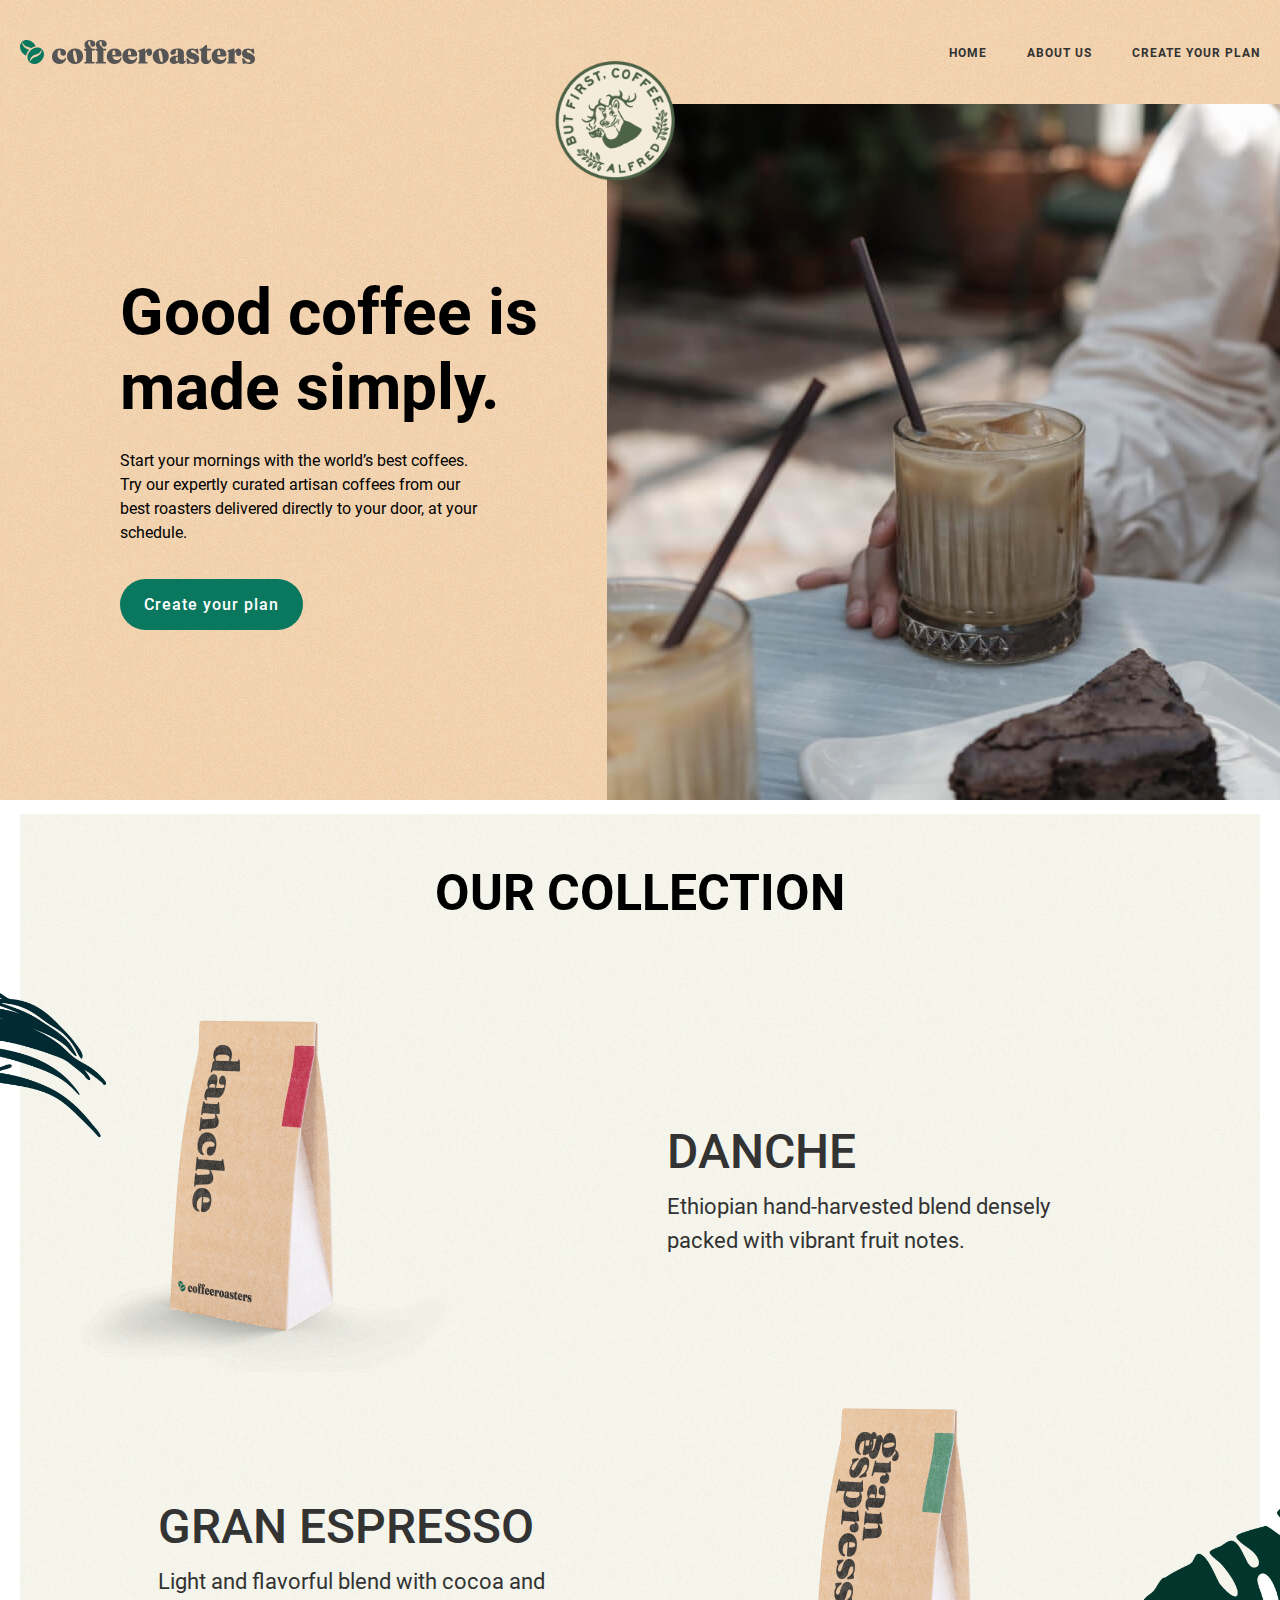
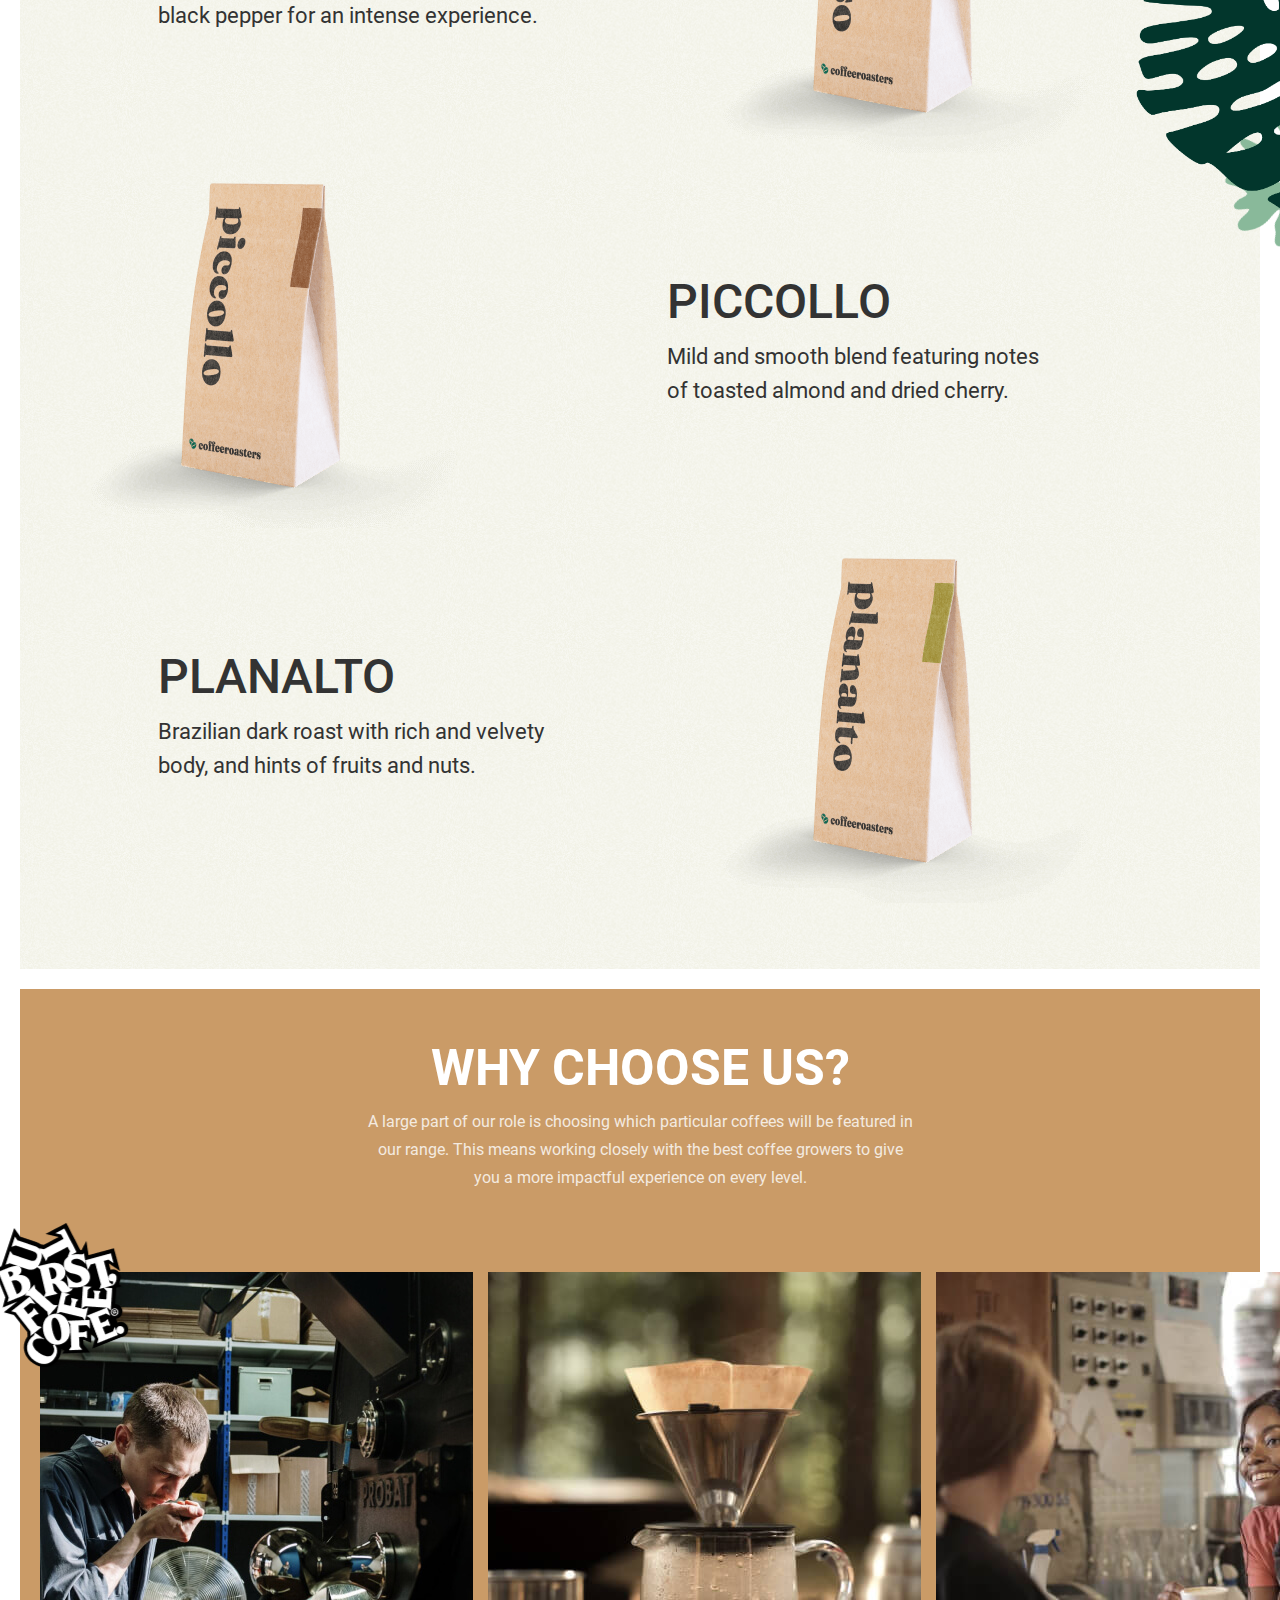
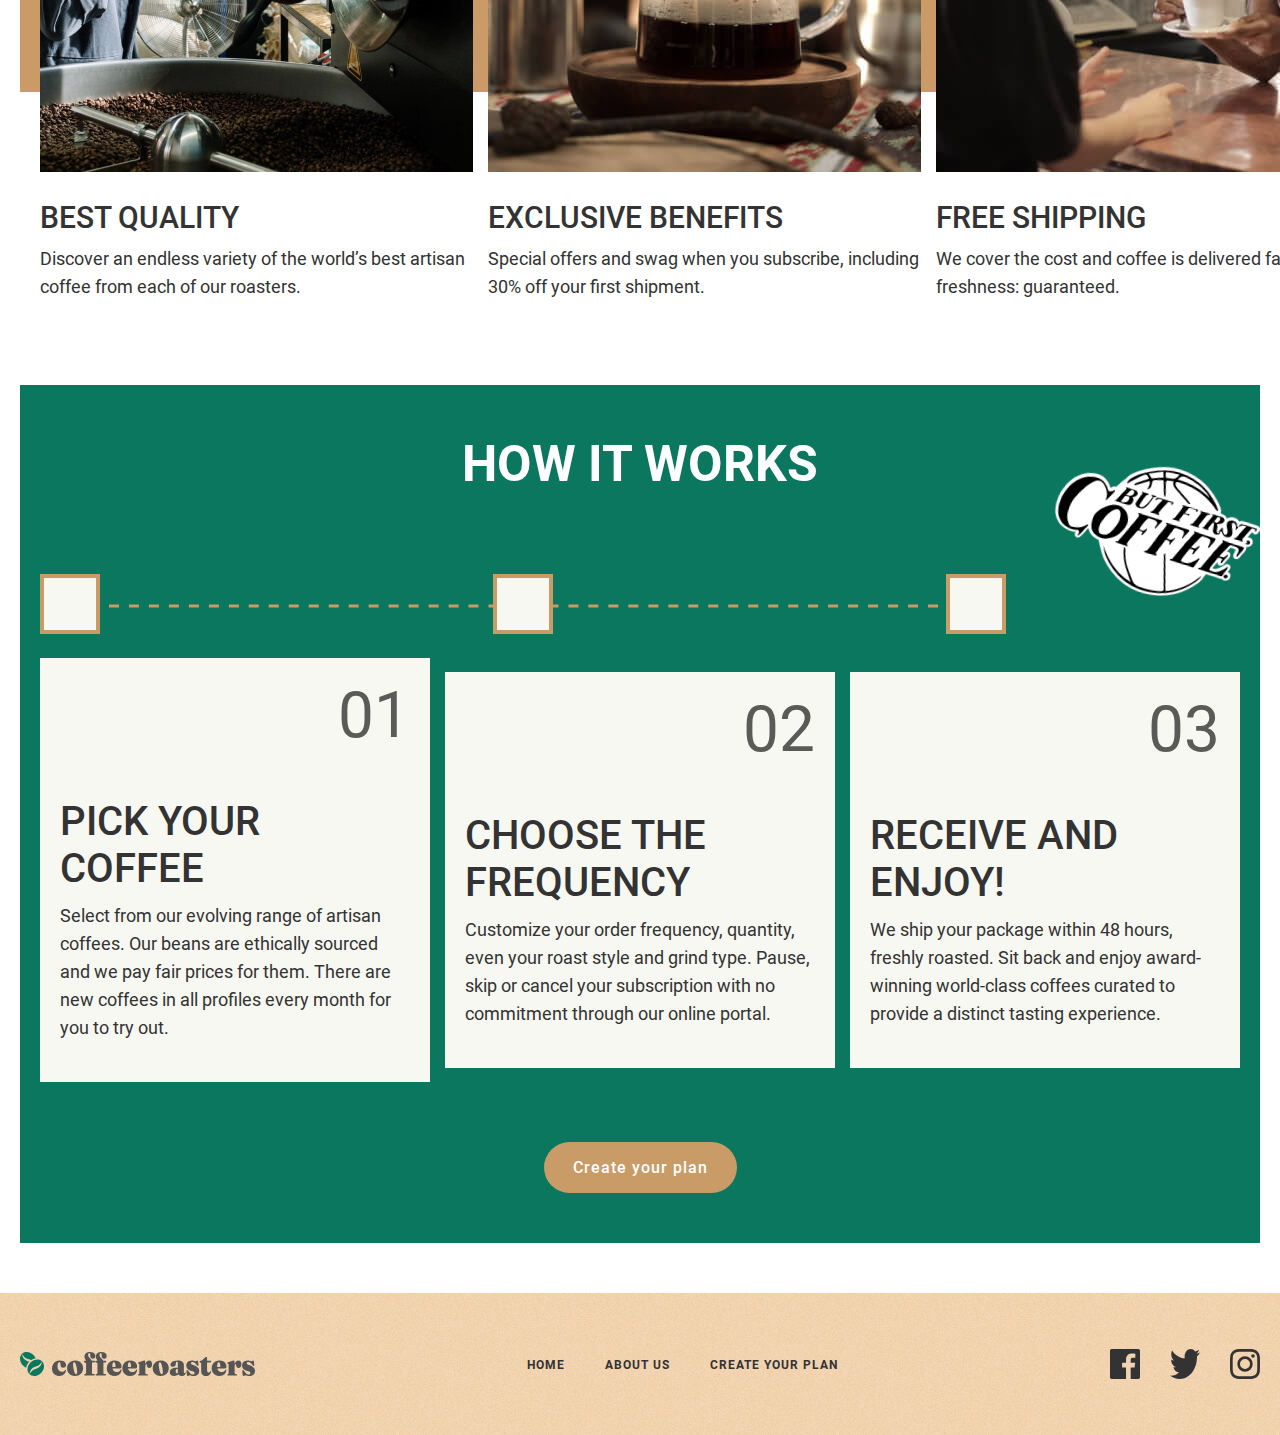
==== commit 9e734395: "add second page" ====
--- a/index.html
+++ b/index.html
@@ -12,9 +12,7 @@
 </head>
 
 <body>
-    
     <header class="site-header">
-        
         <div class="container">
             <div class="site-header-wrapper">
                 <a class="logo" href="./index.html">
@@ -30,7 +28,7 @@
                             <a class="sitenav-link" href="./index.html">HOME</a>
                         </li>
                         <li class="sitenav-item">
-                            <a class="sitenav-link" href="#">ABOUT US</a>
+                            <a class="sitenav-link" href="./about-us.html">ABOUT US</a>
                         </li>
                         <li class="sitenav-item">
                             <a class="sitenav-link" href="#">Create your plan</a>
@@ -66,6 +64,7 @@
                         <img class="hero-img" src="./images/cofe.jpg"
                         width="710"
                         height="696"
+                        srcset="./images/cofe.jpg 1x, ./images/cofe@2x.jpg 2x" 
                         alt="A glass of coffee and a piece  of cake">
                     </div>
                 </div>
@@ -211,7 +210,7 @@
                             <a class="sitenav-link" href="./index.html">HOME</a>
                         </li>
                         <li class="sitenav-item">
-                            <a class="sitenav-link" href="#">ABOUT US</a>
+                            <a class="sitenav-link" href="./about-us.html">ABOUT US</a>
                         </li>
                         <li class="sitenav-item">
                             <a class="sitenav-link" href="#">Create your plan</a>
@@ -220,17 +219,17 @@
                 </nav>
                 <ul class="site-footer-wrapper-list">
                     <li class="site-footer-wrapper-item">
-                        <a class="site-footer-wrapper-item-link" href="" target="blank">
+                        <a class="site-footer-wrapper-item-link" href="#" target="blank">
                             <img class="site-footer-wrapper-item-image" src="./images/facebook.svg" alt="facebook logo">
                         </a>
                     </li>
                     <li class="site-footer-wrapper-item">
-                        <a class="site-footer-wrapper-item-link" href="" target="blank">
+                        <a class="site-footer-wrapper-item-link" href="#" target="blank">
                             <img class="site-footer-wrapper-item-image" src="./images/twitter.svg" alt="twitter logo">
                         </a>
                     </li>
                     <li class="site-footer-wrapper-item">
-                        <a class="site-footer-wrapper-item-link" href="" target="blank">
+                        <a class="site-footer-wrapper-item-link" href="#" target="blank">
                             <img class="site-footer-wrapper-item-image" src="./images/instagram.svg" alt="instagram logo">
                         </a>
                     </li>
--- a/css/main.css
+++ b/css/main.css
@@ -14,7 +14,7 @@
 
 :root {
     --clr-black: #000;
-    --clr-dark: #333;
+    --clr-dark: #333333;
     --clr-green: #0f775f;
     --font-weight-secondary: 500;
     --font-weight-bold: 700;
@@ -89,6 +89,14 @@
     height: auto;
 }
 
+h1,
+h2,
+h3,
+h4,
+p{
+    margin: 0;
+}
+
 .container{
     max-width: 1340px;
     margin-right: auto;
@@ -97,6 +105,13 @@
     padding-left: 20px;
 }
 
+.text-white{
+    color: #FFF;
+}
+
+.wrapper{
+    display: flex;
+}
 
 /* Site header start */
 
@@ -126,7 +141,7 @@
     line-height: 14px;
     letter-spacing: 1px;
     text-transform: uppercase;
-    color: #333333;
+    color: var(--clr-dark);
     text-decoration: none;
 }
 
@@ -171,10 +186,16 @@
     margin-bottom: 24px;
 }
 
+.our-commitment{
+    margin-bottom: 24px;
+}
+
 .hero-desc{
+    width: 372px;
     line-height: 24px;
     margin-top: 0;
     margin-bottom: 34px;
+    color: #000000;
 }
 
 .hero-link{
@@ -215,8 +236,43 @@
     background-size: cover;
 }
 
+.our-commitment-section{
+    position: relative;
+    z-index: 1;
+    padding-top: 180px;
+    padding-bottom: 200px;
+    background-image:url("../images/cup.png"), url("../images/list-bg.png");
+    background-size: 360px 364px, cover;
+    background-position: calc(50% - 435px) calc(50% - 52px), left;
+    background-repeat: no-repeat;
+    content: "";
+}
+
 .collections-wrapper {
     text-align: center;
+}
+
+.collections-inner{
+    display: block;
+    width: 626px;
+    margin-right: 0;
+    margin-left: auto;
+
+}
+
+.our-commitment-wrapper{
+    position: relative;
+}
+
+.collections-inner::before{
+    position: absolute;
+    top: -159px;
+    left: -320px;
+    width: 402px;
+    height: 300px;
+    background-image: url("../images/Vector.svg");
+    background-size: cover;
+    content: "";
 }
 
 .collections-title {
@@ -224,8 +280,22 @@
     margin-bottom: 80px;
     font-weight: 700;
     font-size: 50px;
+    text-transform: uppercase;
     line-height: 59px;
     color: var(--clr-black);
+}
+
+.collections-desc{
+    font-size: 18px;
+    line-height: 30px;    
+    color: var(--clr-dark);
+}
+
+.our-commitment-desc{
+    font-size: 18px;
+    line-height: 30px;
+    color: #333333;
+    
 }
 
 .collections-list {
@@ -261,7 +331,7 @@
     left: -28%;
     background-image: url(../images/leaf-first.png);
     content: "";
-
+    
 }
 
 .collection-item:nth-child(2)::before{
@@ -407,13 +477,126 @@
     margin-top: 0;
     margin-bottom: 10px;
     text-transform: uppercase;
-    color: #333333;
+    color: var(--clr-dark);
 }
 .choose-us-inner-item-desc {
     font-size: 18px;
     line-height: 28px;
-    color: #333333;
-    margin: 0;
+    color: var(--clr-dark);
+    margin: 0;
+}
+
+
+/* quality section */
+
+.quality {
+    margin: 160px 20px 20px 20px;
+    background-image: url("../images/choose-us-bg.jpg");
+    background-size: contain;
+}
+
+
+.quality-wrapper {
+    position: relative;
+    display: flex;
+    /* width: 100%; */
+}
+.quality-wrapper-img{
+    position: absolute;
+    top: -78px;
+    right: 0;
+}
+
+.quality-inner {
+    padding-top: 100px;
+    padding-bottom: 118px;
+    width: 54%;
+}
+
+.quality-wrapper-title {
+    margin-bottom: 24px;
+    font-size: 50px;
+    line-height: 59px;
+}
+
+.quality-wrapper-desc {
+    font-size: 18px;
+    line-height: 30px;
+    opacity: 0.8;
+}
+
+
+/* headquaters section start */
+
+.headquarters {
+    margin: 20px 20px 50px 20px;
+    padding-top: 50px;
+    padding-bottom: 100px;
+    background-image: url("../images/green-bg.jpg");
+}
+
+.headquarters-title {
+    margin-bottom: 80px;
+    font-size: 50px;
+    text-align: center;
+    line-height: 59px;
+}
+
+.headquarters-item {
+    position: relative;
+    display: flex;
+    flex-direction: column;
+    justify-content: center;
+    width: calc(100% / 3);
+    padding: 140px 182px 40px 20px;
+    background-color: #f8f8f2;
+}
+
+.headquarters-item:nth-child(2) {
+    padding: 187px 235px 40px 20px;
+    margin: 0 20px;
+}
+.headquarters-item:nth-child(3) {
+    padding: 187px 229px 40px 20px;
+    margin: 0 20px;
+}
+
+.headquarters-item::before {
+    position: absolute;
+    top: 8%;
+    right: 10%;
+    width: 120px;
+    height: 143px;
+    content: "";
+}
+
+.headquarters-item:nth-child(1)::before {
+    background-image: url("../images/UK.svg");
+}
+
+
+.headquarters-item:nth-child(2)::before {
+    background-image: url("../images/canada.svg");
+}
+
+.headquarters-item:nth-child(3)::before {
+    background-image: url("../images/australlia.svg");
+    background-size: 120px 143px;
+}
+
+
+.headquarters-item-title {
+    margin-bottom: 10px;
+    font-weight: 500;
+    font-size: 40px;
+    line-height: 47px;
+    color: var(--clr-black);
+}
+
+.headquarters-item-text {
+    font-size: 18px;
+    line-height: 28px;
+    color: var(--clr-black);
 }
 
 
@@ -421,7 +604,7 @@
 
 .how-it-works {
     position: relative;
-
+    
     padding-top: 50px;
     padding-bottom: 50px;
     margin-top: 293px;
@@ -505,7 +688,7 @@
     line-height: 75px;
     text-align: end;
     margin-bottom: 45px;
-    color: #333333;
+    color: var(--clr-dark);
     opacity: 0.8;
 }
 .how-it-works-item-title {
@@ -516,13 +699,13 @@
     text-transform: uppercase;
     margin-top: 0;
     margin-bottom: 10px;
-    color: #333333;
+    color: var(--clr-dark);
 }
 .how-it-works-item-desc {
     font-size: 18px;
     line-height: 28px;
     margin: 0;
-    color: #333333;
+    color: var(--clr-dark);
 }
 .how-it-works-btn {
     display: block;
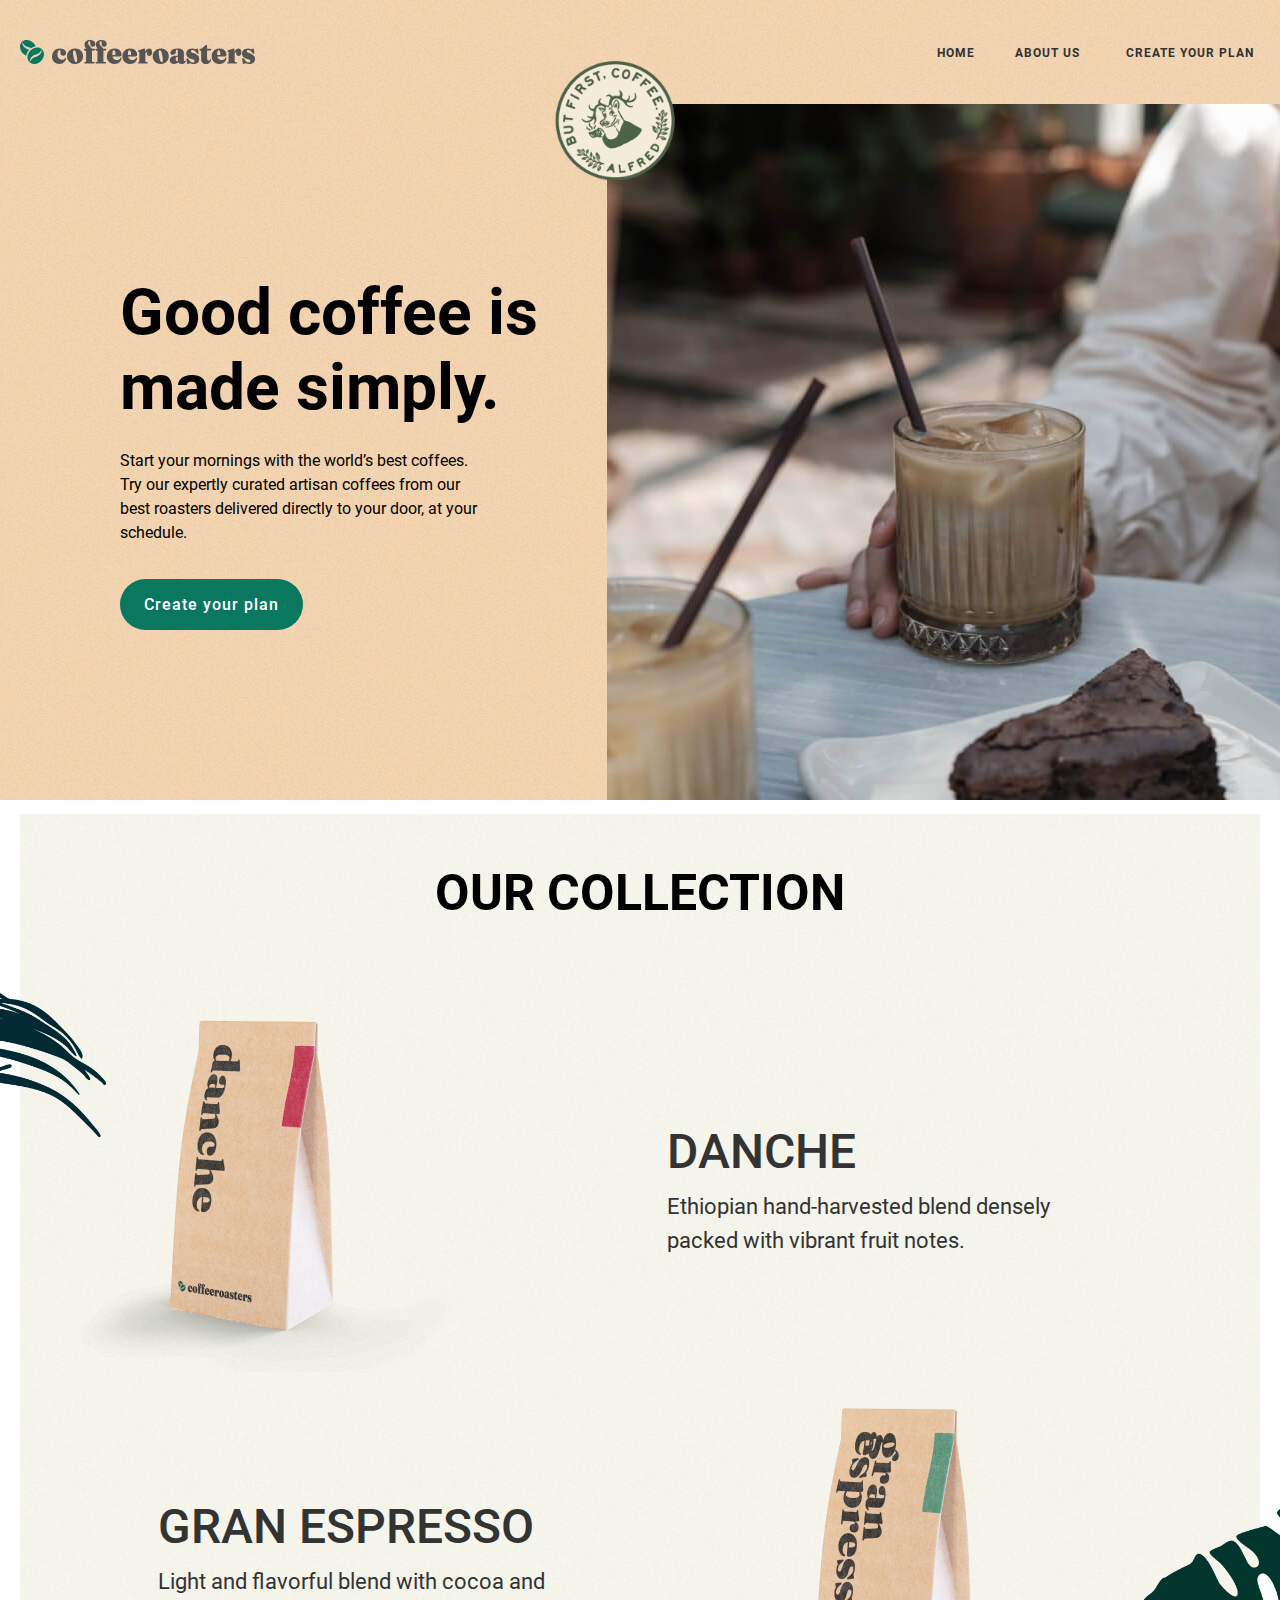
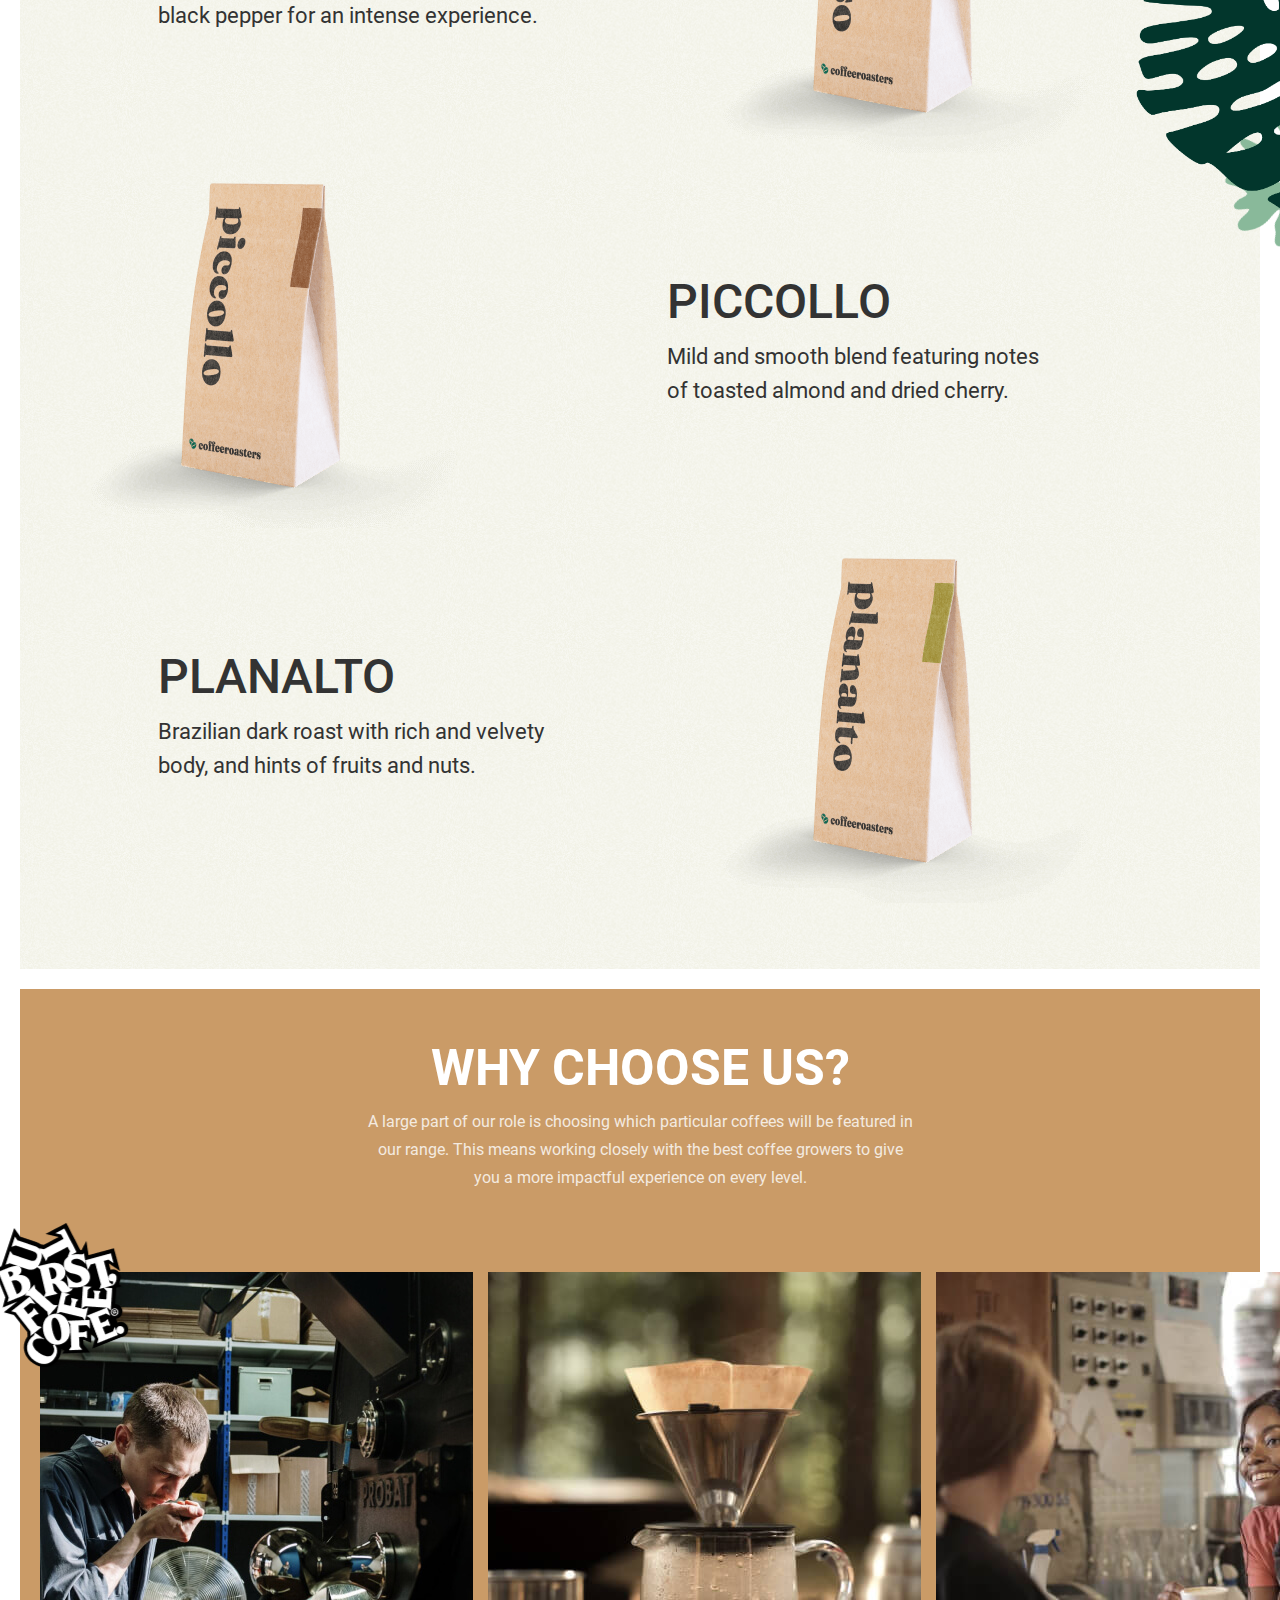
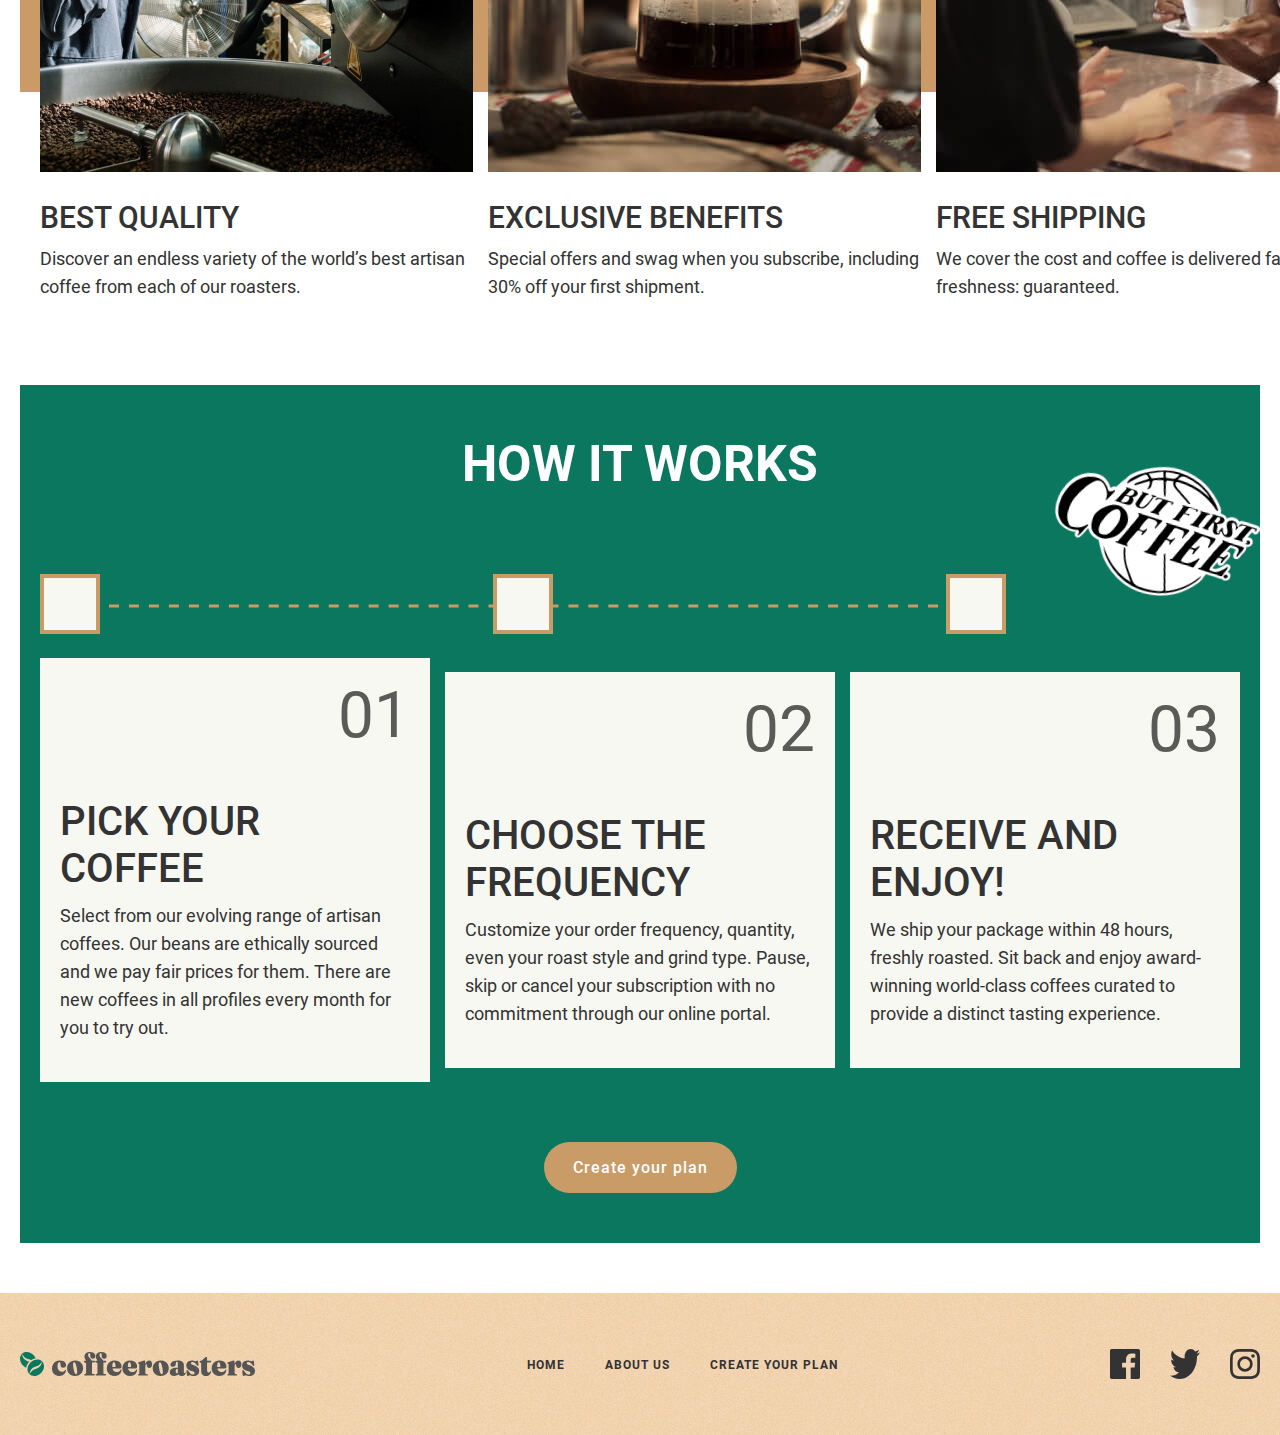
==== commit dfcd9bd4: "add animation" ====
--- a/index.html
+++ b/index.html
@@ -31,7 +31,7 @@
                             <a class="sitenav-link" href="./about-us.html">ABOUT US</a>
                         </li>
                         <li class="sitenav-item">
-                            <a class="sitenav-link" href="#">Create your plan</a>
+                            <button class="sitenav-link js-modal-btn" type="button">Create your plan</button>
                         </li>
                     </ul>
                 </nav>
@@ -237,7 +237,23 @@
             </div>
         </div>
     </footer>
-    
+    <!-- modal start -->
+    <div class="modal">
+        <div class="modal-wrapper">
+            <div class="modal-title-wrapper">
+                <h3 class="modal-title">order Summary</h3>
+            </div>
+            <div class="modal-inner">
+                <h4 class="modal-strong-inner">“I drink my coffee as <span class="modal-inner-text">Filter</span> , with a <span class="modal-inner-text">Decaf</span> type of bean. <span class="modal-inner-text">250g</span> ground ala <span class="modal-inner-text">Cafetiére</span>, sent to me <span class="modal-inner-text">Every Week</span>.”</h4>
+                <p class="modal-text">Is this correct? You can proceed to checkout or go back to plan selection if something is off. Subscription discount codes can also be redeemed at the checkout. </p>
+                <div class="modal-inner-wrapper">
+                    <span class="modal-inner-price">$14.00/ mo</span>
+                    <button class="modal-inner-btn" type="button">Checkout</button>
+                </div>
+            </div>
+        </div>
+    </div>
+    <script src="./js/main.js"></script>
     
 </body>
 
--- a/css/main.css
+++ b/css/main.css
@@ -5,13 +5,6 @@
 * Browsers: last 4 version
 */
 
-/*
-* Prefixed by https://autoprefixer.github.io
-* PostCSS: v8.4.14,
-* Autoprefixer: v10.4.7
-* Browsers: last 4 version
-*/
-
 :root {
     --clr-black: #000;
     --clr-dark: #333333;
@@ -21,7 +14,8 @@
 }
 
 *{
-    box-sizing: border-box;
+    -webkit-box-sizing: border-box;
+            box-sizing: border-box;
 }
 
 @font-face {
@@ -68,7 +62,8 @@
     padding: 0;
     border: 0;
     white-space: nowrap;
-    clip-path: inset(100%);
+    -webkit-clip-path: inset(100%);
+            clip-path: inset(100%);
     clip: rect(0 0 0 0);
     overflow: hidden;
 }
@@ -110,6 +105,8 @@
 }
 
 .wrapper{
+    display: -webkit-box;
+    display: -ms-flexbox;
     display: flex;
 }
 
@@ -122,14 +119,24 @@
 
 
 .site-header-wrapper{
-    display: flex;
-    justify-content: space-between;
-    align-items: center;
+    display: -webkit-box;
+    display: -ms-flexbox;
+    display: flex;
+    -webkit-box-pack: justify;
+        -ms-flex-pack: justify;
+            justify-content: space-between;
+    -webkit-box-align: center;
+        -ms-flex-align: center;
+            align-items: center;
 }
 
 .sitenav-list{
-    display: flex;
-    align-items: center;
+    display: -webkit-box;
+    display: -ms-flexbox;
+    display: flex;
+    -webkit-box-align: center;
+        -ms-flex-align: center;
+            align-items: center;
     margin: 0;
     padding-left: 0;
     list-style: none;
@@ -140,8 +147,10 @@
     font-size: 12px;
     line-height: 14px;
     letter-spacing: 1px;
+    border: 0;
     text-transform: uppercase;
     color: var(--clr-dark);
+    background-color: transparent;
     text-decoration: none;
 }
 
@@ -169,9 +178,15 @@
 }
 
 .hero-wrapper{
-    display: flex;
-    justify-content: space-between;
-    align-items: center;
+    display: -webkit-box;
+    display: -ms-flexbox;
+    display: flex;
+    -webkit-box-pack: justify;
+        -ms-flex-pack: justify;
+            justify-content: space-between;
+    -webkit-box-align: center;
+        -ms-flex-align: center;
+            align-items: center;
 }
 
 .hero-info-wrapper{
@@ -257,7 +272,7 @@
     width: 626px;
     margin-right: 0;
     margin-left: auto;
-
+    
 }
 
 .our-commitment-wrapper{
@@ -441,6 +456,8 @@
 }
 .choose-us-inner-list {
     position: absolute;
+    display: -webkit-box;
+    display: -ms-flexbox;
     display: flex;
     margin: 0;
     padding-bottom: 80px;
@@ -454,7 +471,9 @@
     height: 144px;
     z-index: 4;
     background-image: url("../images/text.png");
-    transform: translate(-37%, -34%);
+    -webkit-transform: translate(-37%, -34%);
+        -ms-transform: translate(-37%, -34%);
+            transform: translate(-37%, -34%);
     content: "";
 }
 
@@ -498,6 +517,8 @@
 
 .quality-wrapper {
     position: relative;
+    display: -webkit-box;
+    display: -ms-flexbox;
     display: flex;
     /* width: 100%; */
 }
@@ -544,9 +565,16 @@
 
 .headquarters-item {
     position: relative;
-    display: flex;
-    flex-direction: column;
-    justify-content: center;
+    display: -webkit-box;
+    display: -ms-flexbox;
+    display: flex;
+    -webkit-box-orient: vertical;
+    -webkit-box-direction: normal;
+        -ms-flex-direction: column;
+            flex-direction: column;
+    -webkit-box-pack: center;
+        -ms-flex-pack: center;
+            justify-content: center;
     width: calc(100% / 3);
     padding: 140px 182px 40px 20px;
     background-color: #f8f8f2;
@@ -624,7 +652,9 @@
     z-index: 4;
     background-image: url(../images/cosmos.png);
     background-repeat: no-repeat;
-    transform: rotate(8deg);
+    -webkit-transform: rotate(8deg);
+        -ms-transform: rotate(8deg);
+            transform: rotate(8deg);
     content: "";
 }
 
@@ -639,6 +669,8 @@
     color: #FFFFFF;
 }
 .how-it-works-inner-list {
+    display: -webkit-box;
+    display: -ms-flexbox;
     display: flex;
     width: 966px;
     margin: 0;
@@ -664,9 +696,15 @@
 }
 .how-it-works-list {
     display: block;
-    display: flex;
-    justify-content: space-between;
-    align-items: center;
+    display: -webkit-box;
+    display: -ms-flexbox;
+    display: flex;
+    -webkit-box-pack: justify;
+        -ms-flex-pack: justify;
+            justify-content: space-between;
+    -webkit-box-align: center;
+        -ms-flex-align: center;
+            align-items: center;
     margin-top: 20px;
     margin-bottom: 60px;
     
@@ -724,14 +762,24 @@
 }
 
 .site-fotter-wrapper{
-    display: flex;
-    justify-content: space-between;
-    align-items: center;
+    display: -webkit-box;
+    display: -ms-flexbox;
+    display: flex;
+    -webkit-box-pack: justify;
+        -ms-flex-pack: justify;
+            justify-content: space-between;
+    -webkit-box-align: center;
+        -ms-flex-align: center;
+            align-items: center;
 }
 
 .site-footer-wrapper-list {
-    display: flex;
-    align-items: center;
+    display: -webkit-box;
+    display: -ms-flexbox;
+    display: flex;
+    -webkit-box-align: center;
+        -ms-flex-align: center;
+            align-items: center;
 }
 
 .site-footer-wrapper-item:nth-child(2){
@@ -739,9 +787,130 @@
     margin-left: 30px;
 }
 
-.site-footer-wrapper-item-link {
-}
 .site-footer-wrapper-item-image {
     width: 30px;
     height: 30px;
+}
+
+/* site modal */
+.modal {
+    position: fixed;
+    top: 0;
+    left: 0;
+    z-index: 10;
+    display: none;
+    width: 100%;
+    height: 100%;
+    background-color: #00000080;
+}
+
+.modal-open{
+    display: block;
+}
+
+.modal-wrapper {
+    width: 561px;
+    height: 485px;
+    margin: 5% auto;
+}
+
+@keyframes modal-animation{
+    from{
+        width: 561px;
+        height: 485px;
+        margin-top: 157px;
+
+    }
+    to{
+        width: 561px;
+        height: 485px;
+        margin-top: -300px;
+    }
+}
+
+.modal-wrapper{
+    margin-top: 150px;
+    margin-right: auto;
+    margin-left: auto;
+    width: 561px;
+    height: 485px;
+    text-align: center;
+    
+    background: #F6F6F6;
+    border-radius: 20px;
+
+    animation-name: modal-animation;
+    animation-duration: 3s;
+    animation-iteration-count: none;
+    animation-direction: alternate-reverse;
+    animation-timing-function: linear;
+    animation-fill-mode: forwards;
+    
+}
+
+.modal-title-wrapper {
+    padding: 19px 30px;
+    background-color: #C99B67;
+}
+.modal-title {
+    font-weight: 700;
+    font-size: 44px;
+    line-height: 52px;
+    text-align: start;
+    text-transform: uppercase;
+    color: #FFFFFF;
+}
+.modal-inner {
+    padding: 50px  32px;
+    background-color: #fff;
+}
+.modal-strong-inner {
+    font-weight: 500;
+    font-size: 24px;
+    line-height: 34px;
+    margin-bottom: 10px;
+    color: #000000;
+}
+.modal-inner-text {
+    font-weight: 500;
+    font-size: 24px;
+    line-height: 34px;
+    color: #0A775F;
+}
+.modal-text {
+    font-weight: 400;
+    font-size: 18px;
+    line-height: 26px;
+    margin-bottom: 50px;
+    color: #333333;
+    opacity: 0.8;
+}
+.modal-inner-wrapper {
+    display: -webkit-box;
+    display: -ms-flexbox;
+    display: flex;
+    -webkit-box-pack: justify;
+        -ms-flex-pack: justify;
+            justify-content: space-between;
+    -webkit-box-align: center;
+        -ms-flex-align: center;
+            align-items: center;
+}
+.modal-inner-price {
+    font-weight: 500;
+    font-size: 24px;
+    line-height: 28px;
+    color: #000000;
+}
+.modal-inner-btn {
+    font-weight: 500;
+    font-size: 20px;
+    line-height: 23px;
+    text-align: center;
+    letter-spacing: 1px;
+    padding: 16px 24px;
+    border: 0;
+    border-radius: 100px;
+    color: #FFFFFF;
+    background: #0A775F;
 }--- a/css/main.min.css
+++ b/css/main.min.css
@@ -1,2 +1,2 @@
 /*! normalize.css v8.0.1 | MIT License | github.com/necolas/normalize.css */button,hr,input{overflow:visible}progress,sub,sup{vertical-align:baseline}[type=checkbox],[type=radio],legend{box-sizing:border-box;padding:0}html{line-height:1.15;-webkit-text-size-adjust:100%}body{margin:0}details,main{display:block}h1{font-size:2em;margin:.67em 0}hr{box-sizing:content-box;height:0}code,kbd,pre,samp{font-family:monospace,monospace;font-size:1em}a{background-color:transparent}abbr[title]{border-bottom:none;text-decoration:underline;text-decoration:underline dotted}b,strong{font-weight:bolder}small{font-size:80%}sub,sup{font-size:75%;line-height:0;position:relative}sub{bottom:-.25em}sup{top:-.5em}img{border-style:none}button,input,optgroup,select,textarea{font-family:inherit;font-size:100%;line-height:1.15;margin:0}button,select{text-transform:none}[type=button],[type=reset],[type=submit],button{-webkit-appearance:button}[type=button]::-moz-focus-inner,[type=reset]::-moz-focus-inner,[type=submit]::-moz-focus-inner,button::-moz-focus-inner{border-style:none;padding:0}[type=button]:-moz-focusring,[type=reset]:-moz-focusring,[type=submit]:-moz-focusring,button:-moz-focusring{outline:ButtonText dotted 1px}fieldset{padding:.35em .75em .625em}legend{color:inherit;display:table;max-width:100%;white-space:normal}textarea{overflow:auto}[type=number]::-webkit-inner-spin-button,[type=number]::-webkit-outer-spin-button{height:auto}[type=search]{-webkit-appearance:textfield;outline-offset:-2px}[type=search]::-webkit-search-decoration{-webkit-appearance:none}::-webkit-file-upload-button{-webkit-appearance:button;font:inherit}summary{display:list-item}[hidden],template{display:none}
-.header-wrapper,.sitenav-list{display:-webkit-box;display:-ms-flexbox}:root{--clr-black:#000;--clr-dark:#333;--clr-green:#0f775f;--font-weight-secondary:500;--font-weight-bold:700}@font-face{font-family:Roboto;font-style:normal;font-weight:400;src:url("../fonts/roboto-v30-latin-regular.woff2") format("woff2"),url("../fonts/roboto-v30-latin-regular.woff") format("woff")}@font-face{font-family:Roboto;font-style:normal;font-weight:500;src:url("../fonts/roboto-v30-latin-500.woff2") format("woff2"),url("../fonts/roboto-v30-latin-500.woff") format("woff")}@font-face{font-family:Roboto;font-style:normal;font-weight:700;src:url("../fonts/roboto-v30-latin-700.woff2") format("woff2"),url("../fonts/roboto-v30-latin-700.woff") format("woff")}body{margin:0;font-family:Roboto,Arial,sans-serif;font-weight:400;overflow-x:hidden}a{text-decoration:none}ul{padding-left:0;list-style:none}img{display:block;height:auto}.container{width:1300px;margin-right:auto;margin-left:auto;padding-right:20px;padding-left:20px}.button{padding:16px 24px;border:none;background-color:transparent;border-radius:100px;font-weight:var(--font-weight-secondary);font-size:16px;line-height:19px;letter-spacing:1px;text-transform:uppercase;color:#fff;background-color:var(--clr-green)}.hero-title,.sitenav-link{font-weight:var(--font-weight-bold)}.site-header{padding:45px 0;background-repeat:no-repeat;background-size:cover}.header-wrapper{display:flex;-webkit-box-align:center;-ms-flex-align:center;align-items:center;-webkit-box-pack:justify;-ms-flex-pack:justify;justify-content:space-between}.sitenav-list{display:flex}.collections-list,.hero-wrapper{display:-webkit-box;display:-ms-flexbox}.sitenav-item:nth-child(2){margin:0 40px}.sitenav-link{font-size:12px;line-height:14px;letter-spacing:1px;color:var(--clr-dark)}.collections-title,.hero-text,.hero-title{color:var(--clr-black)}.hero,.hero-section,.site-header{background-image:url(../images/hero-bg.jpg)}.hero-wrapper{position:absolute;top:211px;left:944px;display:flex;-webkit-box-pack:justify;-ms-flex-pack:justify;justify-content:space-between}.hero-start{width:464px;padding-top:120px}.hero-title{font-size:64px;line-height:75px;margin-top:0;margin-bottom:24px}.hero-text{margin-top:0;margin-bottom:34px;font-size:16px;line-height:24px}.hero-img{position:relative;left:357px;margin:0 auto}.hero-img-wrapper::before{position:absolute;top:82px;left:1422px;width:160px;height:160px;background-image:url("../images/but-first-cofe.png");background-position:center;z-index:1;content:""}.collections-section{margin:14px 20px 20px;padding:50px 0;background-image:url("../images/list-bg.png");background-size:cover}.collections-wrapper{text-align:center}.collections-title{margin:0 0 80px;font-weight:700;font-size:50px;line-height:59px}.collections-list{display:flex;-webkit-box-orient:vertical;-webkit-box-direction:normal;-ms-flex-direction:column;flex-direction:column}.collection-item{position:relative;display:-webkit-box;display:-ms-flexbox;display:flex;-webkit-box-align:center;-ms-flex-align:center;align-items:center}.collection-item::before{position:absolute;width:402px;height:300px;background-size:cover;content:""}.collection-item:first-child::before{top:-15%;left:-35%;background-image:url("../images/leaf-first.png")}.collection-item:nth-child(2)::before{bottom:-60%;right:-35%;width:392px;height:477px;background-image:url("../images/leaf-second.png");z-index:3}.collection-item:nth-child(3)::before{top:-20%;right:-28%;width:253px;height:215px;background-image:url("../images/leaf-third.png");-webkit-transform:rotate(210deg);-ms-transform:rotate(210deg);transform:rotate(210deg)}.collection-item:nth-child(4)::before{top:-15%;left:-38%;width:316px;height:269px;background-image:url("../images/leaf-four.png")}.collection-item:nth-child(2n){-webkit-box-orient:horizontal;-webkit-box-direction:reverse;-ms-flex-direction:row-reverse;flex-direction:row-reverse;-webkit-box-pack:space-evenly;-ms-flex-pack:space-evenly;justify-content:space-evenly}.collection-item:nth-child(2n) img{margin-right:0}.collection-img{margin-right:177px}.collection-desc-wrapper{text-align:left;width:396px}.collection-item-title{font-weight:var(--font-weight-secondary);font-size:48px;line-height:56px;margin-top:0;margin-bottom:10px;text-transform:uppercase;color:var(--clr-dark)}.collection-item-description{font-size:22px;line-height:34px;margin:0;color:var(--clr-dark)}+body,h1,h2,h3,h4,p{margin:0}.create-plan,.sitenav-link,a{text-decoration:none}.hero,.site-header{background-image:url("../images/hero-bg.jpg")}.collections-list,.headquarters-item{-webkit-box-orient:vertical;-webkit-box-direction:normal}.choose-us-inner-title,.collection-item-title,.collections-title,.how-it-works-inner-title,.how-it-works-item-title,.modal-title,.sitenav-link{text-transform:uppercase}:root{--clr-black:#000;--clr-dark:#333333;--clr-green:#0f775f;--font-weight-secondary:500;--font-weight-bold:700}*{-webkit-box-sizing:border-box;box-sizing:border-box}@font-face{font-family:Roboto;font-style:normal;font-weight:400;src:url("../fonts/roboto-v30-latin-regular.woff2") format("woff2"),url("../fonts/roboto-v30-latin-regular.woff") format("woff")}@font-face{font-family:Roboto;font-style:normal;font-weight:500;src:url("../fonts/roboto-v30-latin-500.woff2") format("woff2"),url("../fonts/roboto-v30-latin-500.woff") format("woff")}@font-face{font-family:Roboto;font-style:normal;font-weight:700;src:url("../fonts/roboto-v30-latin-700.woff2") format("woff2"),url("../fonts/roboto-v30-latin-700.woff") format("woff")}body{padding:0;font-family:Roboto,Arial,sans-serif;font-weight:400;overflow-x:hidden}.visually-hidden{position:absolute;width:1px;height:1px;margin:-1px;padding:0;border:0;white-space:nowrap;-webkit-clip-path:inset(100%);clip-path:inset(100%);clip:rect(0 0 0 0);overflow:hidden}.choose-us,.collection-item,.hero-img-box,.our-commitment-wrapper{position:relative}ul{padding-left:0;list-style:none}img{display:block;height:auto}.container{max-width:1340px;margin-right:auto;margin-left:auto;padding-right:20px;padding-left:20px}.text-white{color:#fff}.wrapper{display:-webkit-box;display:-ms-flexbox;display:flex}.site-header{padding:40px 0}.hero-wrapper,.modal-inner-wrapper,.site-fotter-wrapper,.site-header-wrapper{display:-webkit-box;display:-ms-flexbox;display:flex;-webkit-box-pack:justify;-ms-flex-pack:justify;justify-content:space-between;-webkit-box-align:center;-ms-flex-align:center;align-items:center}.collections-list,.sitenav-list{display:-webkit-box;display:-ms-flexbox}.sitenav-list{display:flex;-webkit-box-align:center;-ms-flex-align:center;align-items:center;margin:0;padding-left:0;list-style:none}.hero-title,.our-commitment{margin-bottom:24px}.sitenav-link{font-weight:700;font-size:12px;line-height:14px;letter-spacing:1px;border:0;color:var(--clr-dark);background-color:transparent}.sitenav-item:nth-child(2){margin:0 40px}.create-plan{display:inline-block;padding:16px 24px;font-weight:500;line-height:19px;letter-spacing:1px;color:#fff;border-radius:100px}.hero{padding-left:100px}.hero-info-wrapper{width:465px}.hero-title{font-weight:700;font-size:64px;line-height:75px;margin-top:0}.hero-desc{width:372px;line-height:24px;margin-top:0;margin-bottom:34px;color:#000}.hero-link{background-color:#0a775f}.hero-img-box{z-index:1;right:-5%}.hero-img-box::before{position:absolute;top:-9%;left:-10%;z-index:2;width:160px;height:160px;background-image:url("../images/but-first-cofe.png");background-repeat:no-repeat;background-size:contain;content:""}.collection-item::before,.collections-inner::before{position:absolute;width:402px;height:300px;content:""}.collections-section{margin:14px 20px 20px;padding:50px 0;background-image:url("../images/list-bg.png");background-size:cover}.our-commitment-section{position:relative;z-index:1;padding-top:180px;padding-bottom:200px;background-image:url("../images/cup.png"),url("../images/list-bg.png");background-size:360px 364px,cover;background-position:calc(50% - 435px) calc(50% - 52px),left;background-repeat:no-repeat;content:""}.choose-us,.quality{background-image:url("../images/choose-us-bg.jpg")}.collections-wrapper{text-align:center}.collections-inner{display:block;width:626px;margin-right:0;margin-left:auto}.collections-inner::before{top:-159px;left:-320px;background-image:url("../images/Vector.svg");background-size:cover}.collections-title{margin:0 0 80px;font-weight:700;font-size:50px;line-height:59px;color:var(--clr-black)}.collections-desc{font-size:18px;line-height:30px;color:var(--clr-dark)}.our-commitment-desc{font-size:18px;line-height:30px;color:#333}.collections-list{display:flex;-ms-flex-direction:column;flex-direction:column}.choose-us-inner-list,.collection-item{display:-webkit-box;display:-ms-flexbox}.collection-item{display:flex;-webkit-box-align:center;-ms-flex-align:center;align-items:center}.collection-item::before{background-size:cover}.collection-item:first-child::before{top:-35%;left:-28%;background-image:url(../images/leaf-first.png);content:""}.collection-item:nth-child(2)::before{bottom:-60%;right:-24%;width:392px;height:477px;background-image:url("../images/leaf-second.png");z-index:3;content:""}.collection-item:nth-child(3)::before{top:-22%;right:-21%;width:253px;height:215px;background-image:url("../images/leaf-third.png");-webkit-transform:rotate(210deg);-ms-transform:rotate(210deg);transform:rotate(210deg);content:""}.collection-item:nth-child(4)::before{top:-15%;left:-31%;width:316px;height:269px;background-image:url("../images/leaf-four.png");background-size:contain;content:""}.collection-item:nth-child(2n){-webkit-box-orient:horizontal;-webkit-box-direction:reverse;-ms-flex-direction:row-reverse;flex-direction:row-reverse;-webkit-box-pack:space-evenly;-ms-flex-pack:space-evenly;justify-content:space-evenly}.collection-item:nth-child(2n) img{margin-right:0}.collection-img{margin-right:177px}.collection-desc-wrapper{text-align:left;width:396px}.collection-item-title{font-weight:var(--font-weight-secondary);font-size:48px;line-height:56px;margin-top:0;margin-bottom:10px;color:var(--clr-dark)}.collection-item-description{font-size:22px;line-height:34px;margin:0;color:var(--clr-dark)}.choose-us{padding-top:50px;padding-bottom:420px;margin:20px}.choose-us-inner{width:548px;margin:0 auto}.choose-us-inner-title{font-weight:700;font-size:50px;line-height:59px;margin-top:0;margin-bottom:10px;text-align:center;color:#fff}.choose-us-inner-desc{font-size:16px;line-height:28px;text-align:center;color:#fff;opacity:.8;margin:0 0 80px}.choose-us-inner-list{position:absolute;display:flex;margin:0;padding-bottom:80px}.headquarters-item,.quality-wrapper{display:-webkit-box;display:-ms-flexbox}.choose-us-inner-list::before{position:absolute;top:0;left:0;width:140px;height:144px;z-index:4;background-image:url("../images/text.png");-webkit-transform:translate(-37%,-34%);-ms-transform:translate(-37%,-34%);transform:translate(-37%,-34%);content:""}.choose-us-inner-item{width:433px}.choose-us-inner-item:nth-child(2),.how-it-works-item:nth-child(2){margin-right:15px;margin-left:15px}.choose-us-inner-item-img{margin-bottom:28px}.choose-us-inner-item-title{font-weight:500;font-size:30px;line-height:35px;margin-top:0;margin-bottom:10px;text-transform:uppercase;color:var(--clr-dark)}.choose-us-inner-item-desc{font-size:18px;line-height:28px;color:var(--clr-dark);margin:0}.quality{margin:160px 20px 20px;background-size:contain}.quality-wrapper{position:relative;display:flex}.quality-wrapper-img{position:absolute;top:-78px;right:0}.quality-inner{padding-top:100px;padding-bottom:118px;width:54%}.quality-wrapper-title{margin-bottom:24px;font-size:50px;line-height:59px}.quality-wrapper-desc{font-size:18px;line-height:30px;opacity:.8}.headquarters{margin:20px 20px 50px;padding-top:50px;padding-bottom:100px;background-image:url("../images/green-bg.jpg")}.headquarters-title{margin-bottom:80px;font-size:50px;text-align:center;line-height:59px}.headquarters-item{position:relative;display:flex;-ms-flex-direction:column;flex-direction:column;-webkit-box-pack:center;-ms-flex-pack:center;justify-content:center;width:calc(100% / 3);padding:140px 182px 40px 20px;background-color:#f8f8f2}.headquarters-item:nth-child(2){padding:187px 235px 40px 20px;margin:0 20px}.headquarters-item:nth-child(3){padding:187px 229px 40px 20px;margin:0 20px}.headquarters-item::before{position:absolute;top:8%;right:10%;width:120px;height:143px;content:""}.headquarters-item:first-child::before{background-image:url("../images/UK.svg")}.headquarters-item:nth-child(2)::before{background-image:url("../images/canada.svg")}.headquarters-item:nth-child(3)::before{background-image:url("../images/australlia.svg");background-size:120px 143px}.headquarters-item-title{margin-bottom:10px;font-weight:500;font-size:40px;line-height:47px;color:var(--clr-black)}.headquarters-item-text{font-size:18px;line-height:28px;color:var(--clr-black)}.how-it-works{position:relative;padding-top:50px;padding-bottom:50px;margin:293px 20px 50px;background-image:url(../images/green-bg.jpg);background-size:center}.how-it-works::after{position:absolute;top:45px;right:calc(50% - 626px);width:226px;height:168px;z-index:4;background-image:url(../images/cosmos.png);background-repeat:no-repeat;-webkit-transform:rotate(8deg);-ms-transform:rotate(8deg);transform:rotate(8deg);content:""}.how-it-works-inner-title{font-weight:700;font-size:50px;line-height:59px;margin-top:0;margin-bottom:80px;text-align:center;color:#fff}.how-it-works-inner-list{display:-webkit-box;display:-ms-flexbox;display:flex;width:966px;margin:0;background-image:url("../images/line.png");background-repeat:no-repeat;background-position:center}.how-it-works-inner-item:nth-child(2){margin-right:393px;margin-left:393px}.how-it-works-inner-item-box{display:inline-block;width:60px;height:60px;background-color:#f8f8f2;border:4px solid #c99b67}.how-it-works-list{display:block;display:-webkit-box;display:-ms-flexbox;display:flex;-webkit-box-pack:justify;-ms-flex-pack:justify;justify-content:space-between;-webkit-box-align:center;-ms-flex-align:center;align-items:center;margin-top:20px;margin-bottom:60px}.how-it-works-item{display:inline-block;width:433px;padding:20px 20px 40px;background-color:#f8f8f2}.how-it-works-item-number{display:block;font-weight:400;font-size:64px;line-height:75px;text-align:end;margin-bottom:45px;color:var(--clr-dark);opacity:.8}.how-it-works-item-title{width:341px;font-weight:500;font-size:40px;line-height:47px;margin-top:0;margin-bottom:10px;color:var(--clr-dark)}.how-it-works-item-desc{font-size:18px;line-height:28px;margin:0;color:var(--clr-dark)}.how-it-works-btn{display:block;width:193px;height:51px;font-weight:500;font-size:16px;margin:0 auto;line-height:19px;text-align:center;letter-spacing:1px;padding:16px 24px;color:#fff;background-color:#c99b67;border-radius:100px}.site-footer-wrapper-list{display:-webkit-box;display:-ms-flexbox;display:flex;-webkit-box-align:center;-ms-flex-align:center;align-items:center}.site-footer-wrapper-item:nth-child(2){margin-right:30px;margin-left:30px}.site-footer-wrapper-item-image{width:30px;height:30px}.modal{position:fixed;top:0;left:0;z-index:10;display:none;width:100%;height:100%;background-color:#00000080}.modal-open{display:block}.modal-wrapper{width:561px;height:485px;margin:5% auto}.modal-title-wrapper{padding:19px 30px;background-color:#c99b67}.modal-title{font-weight:700;font-size:44px;line-height:52px;text-align:start;color:#fff}.modal-inner-text,.modal-strong-inner{font-weight:500;font-size:24px;line-height:34px}.modal-inner{padding:50px 32px;background-color:#fff}.modal-strong-inner{margin-bottom:10px;color:#000}.modal-inner-text{color:#0a775f}.modal-text{font-weight:400;font-size:18px;line-height:26px;margin-bottom:50px;color:#333;opacity:.8}.modal-inner-price{font-weight:500;font-size:24px;line-height:28px;color:#000}.modal-inner-btn{font-weight:500;font-size:20px;line-height:23px;text-align:center;letter-spacing:1px;padding:16px 24px;border:0;border-radius:100px;color:#fff;background:#0a775f}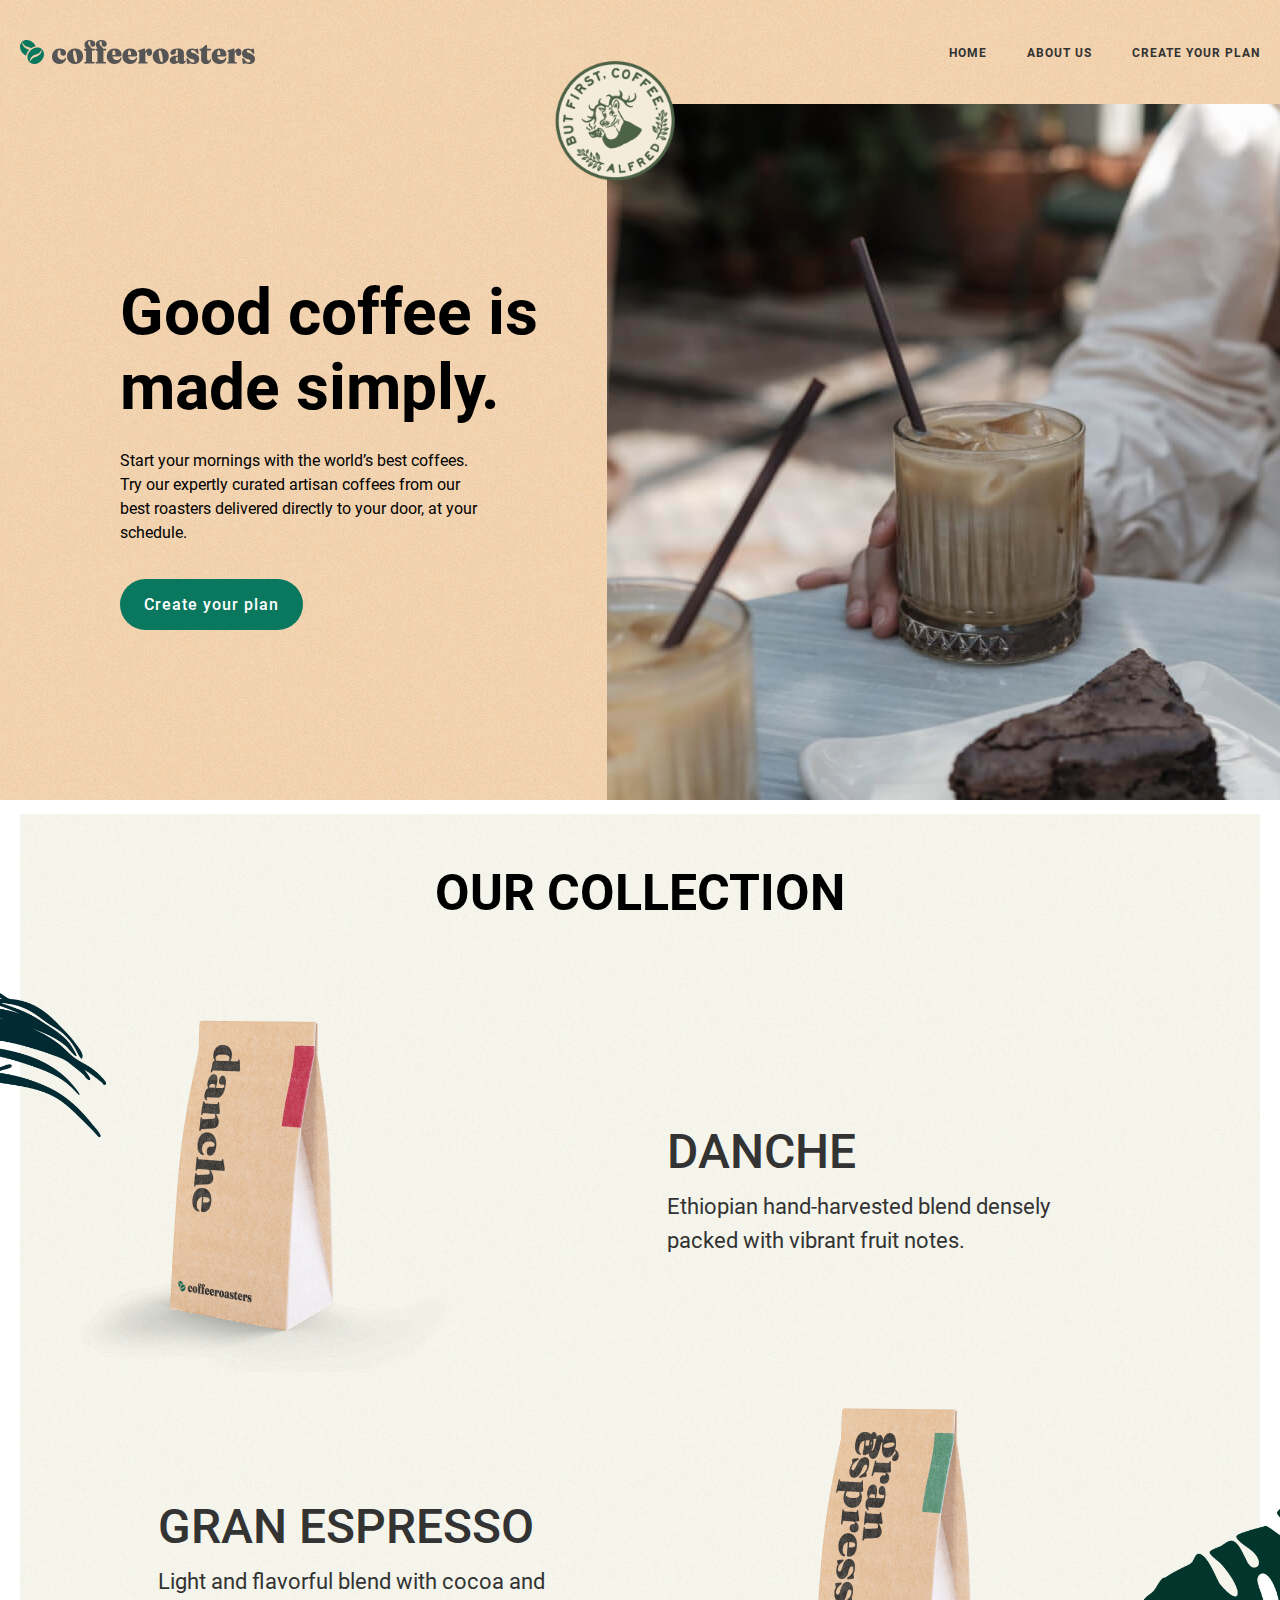
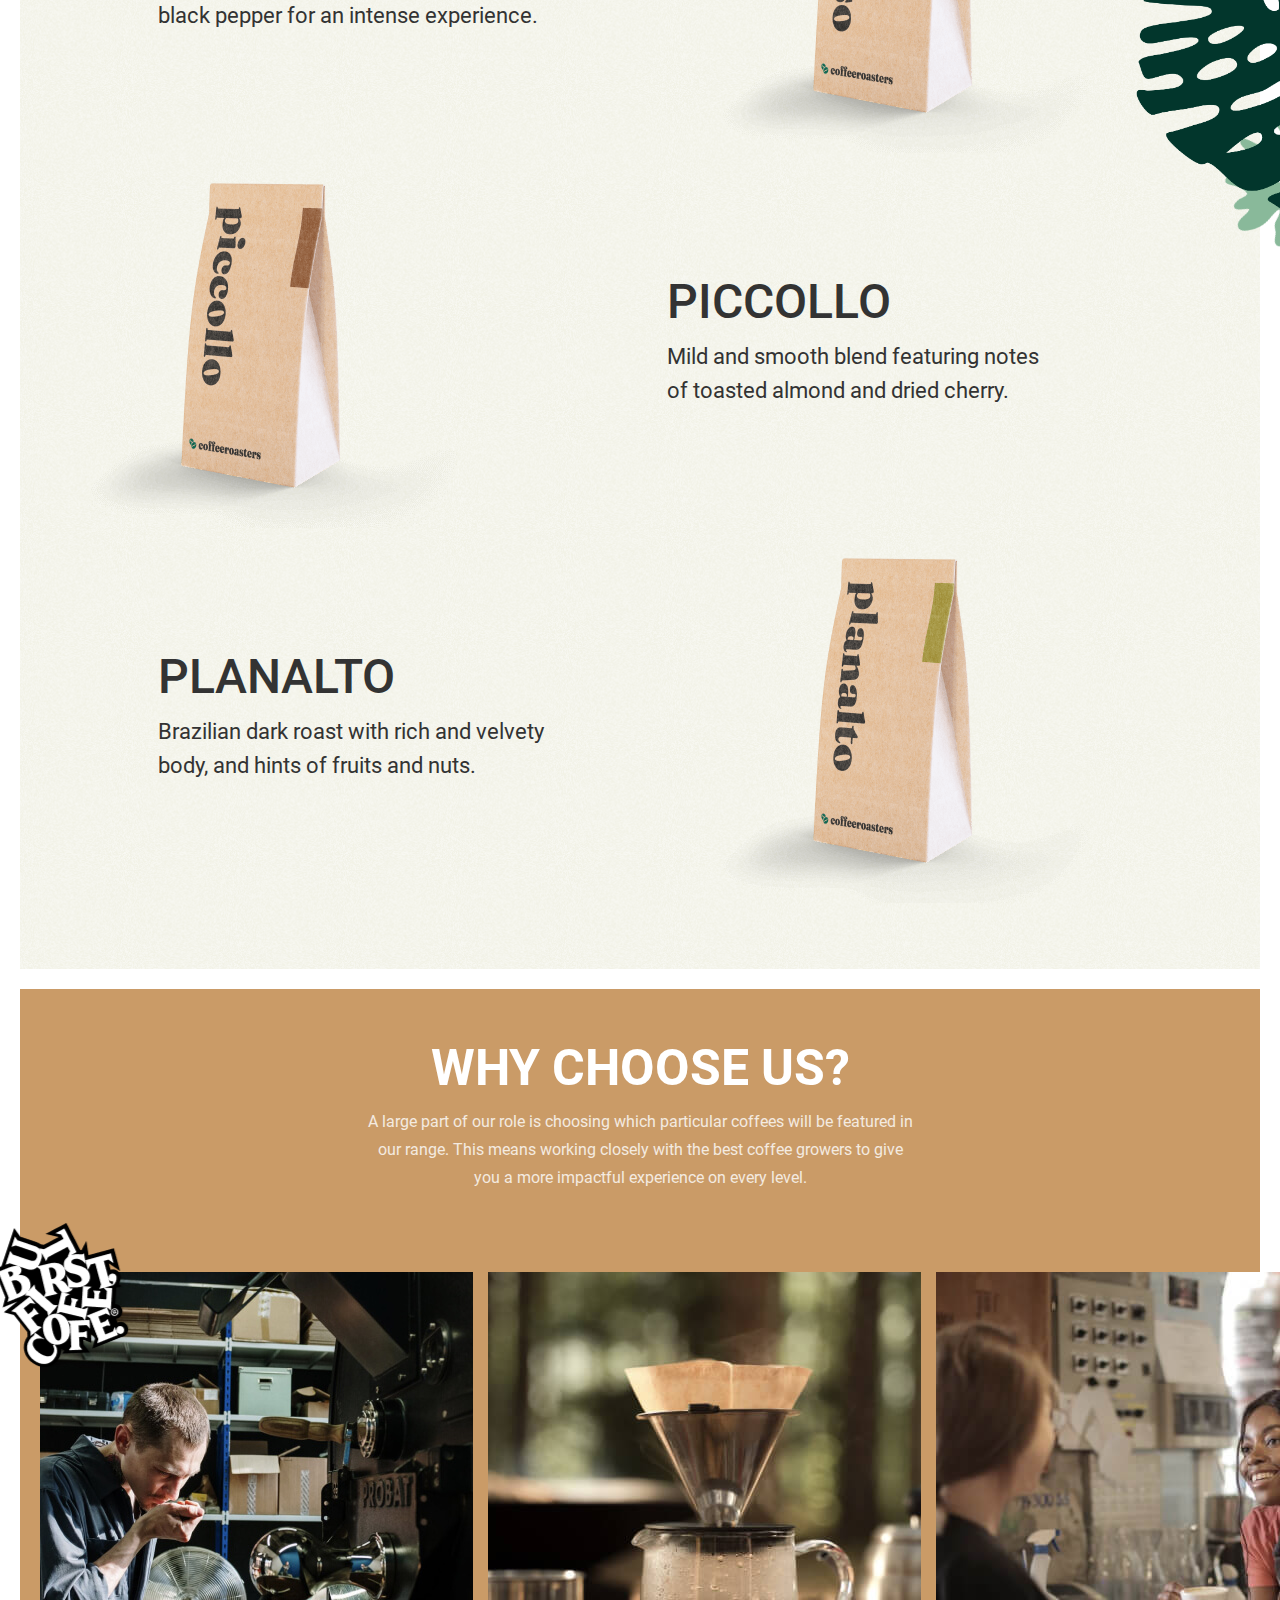
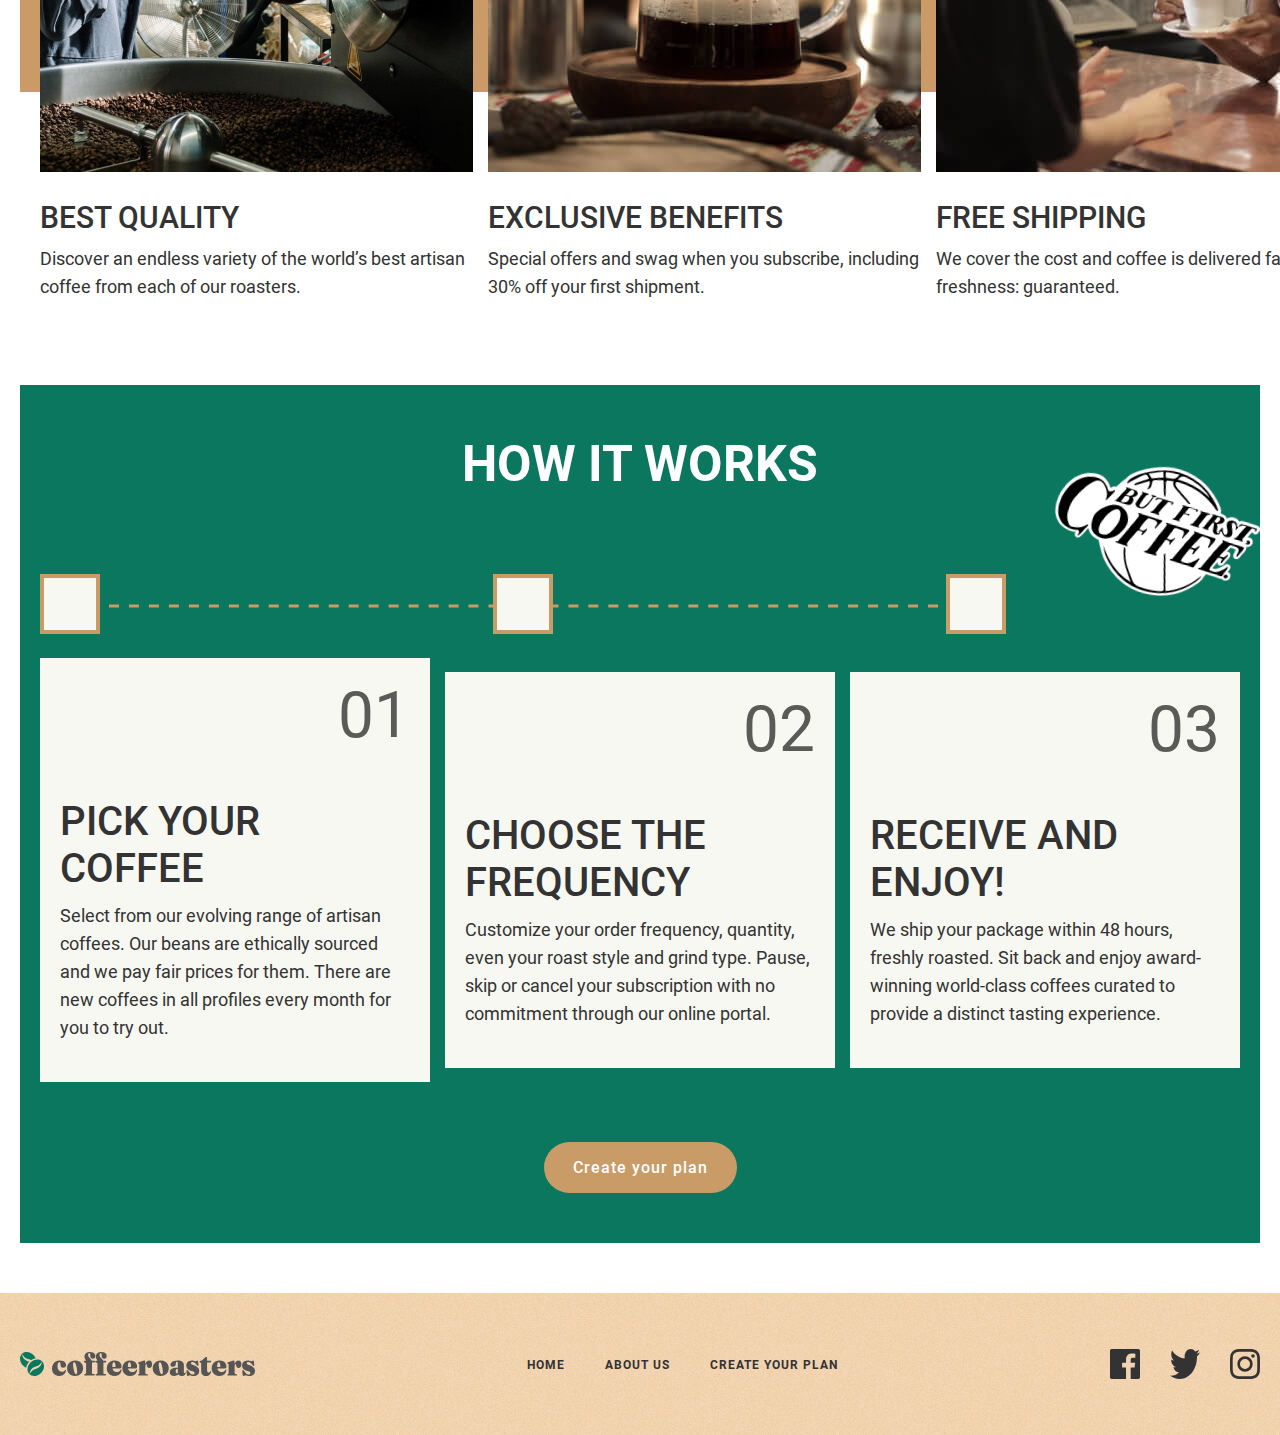
==== commit 86a4540f: "add creat plan page" ====
--- a/index.html
+++ b/index.html
@@ -31,7 +31,7 @@
                             <a class="sitenav-link" href="./about-us.html">ABOUT US</a>
                         </li>
                         <li class="sitenav-item">
-                            <button class="sitenav-link js-modal-btn" type="button">Create your plan</button>
+                            <a class="sitenav-link" href="./creat-plan.html">Create your plan</a>
                         </li>
                     </ul>
                 </nav>
@@ -54,7 +54,7 @@
                             Start your mornings with the world’s best coffees. Try our expertly curated artisan coffees from our best roasters delivered directly to your door, at your schedule.
                         </p>
                         
-                        <a class="create-plan hero-link" href="#">
+                        <a class="create-plan hero-link" href="./creat-plan.html">
                             Create your plan
                         </a>
                     </div>
@@ -189,7 +189,7 @@
                         <p class="how-it-works-item-desc">We ship your package within 48 hours, freshly roasted. Sit back and enjoy award-winning world-class coffees curated to provide a distinct tasting experience.</p>
                     </li>
                 </ul>
-                <a class="how-it-works-btn" href="#">Create your plan</a>
+                <a class="how-it-works-btn" href="./creat-plan.html">Create your plan</a>
             </div>
         </section>
         <!-- how it works end -->
@@ -213,7 +213,7 @@
                             <a class="sitenav-link" href="./about-us.html">ABOUT US</a>
                         </li>
                         <li class="sitenav-item">
-                            <a class="sitenav-link" href="#">Create your plan</a>
+                            <a class="sitenav-link" href="./creat-plan.html">Create your plan</a>
                         </li>
                     </ul>
                 </nav>
@@ -237,24 +237,6 @@
             </div>
         </div>
     </footer>
-    <!-- modal start -->
-    <div class="modal">
-        <div class="modal-wrapper">
-            <div class="modal-title-wrapper">
-                <h3 class="modal-title">order Summary</h3>
-            </div>
-            <div class="modal-inner">
-                <h4 class="modal-strong-inner">“I drink my coffee as <span class="modal-inner-text">Filter</span> , with a <span class="modal-inner-text">Decaf</span> type of bean. <span class="modal-inner-text">250g</span> ground ala <span class="modal-inner-text">Cafetiére</span>, sent to me <span class="modal-inner-text">Every Week</span>.”</h4>
-                <p class="modal-text">Is this correct? You can proceed to checkout or go back to plan selection if something is off. Subscription discount codes can also be redeemed at the checkout. </p>
-                <div class="modal-inner-wrapper">
-                    <span class="modal-inner-price">$14.00/ mo</span>
-                    <button class="modal-inner-btn" type="button">Checkout</button>
-                </div>
-            </div>
-        </div>
-    </div>
-    <script src="./js/main.js"></script>
-    
 </body>
 
 </html>--- a/css/main.css
+++ b/css/main.css
@@ -5,6 +5,14 @@
 * Browsers: last 4 version
 */
 
+/*
+* Prefixed by https://autoprefixer.github.io
+* PostCSS: v8.4.14,
+* Autoprefixer: v10.4.7
+* Browsers: last 4 version
+*/
+
+
 :root {
     --clr-black: #000;
     --clr-dark: #333333;
@@ -15,7 +23,7 @@
 
 *{
     -webkit-box-sizing: border-box;
-            box-sizing: border-box;
+    box-sizing: border-box;
 }
 
 @font-face {
@@ -63,7 +71,7 @@
     border: 0;
     white-space: nowrap;
     -webkit-clip-path: inset(100%);
-            clip-path: inset(100%);
+    clip-path: inset(100%);
     clip: rect(0 0 0 0);
     overflow: hidden;
 }
@@ -123,11 +131,11 @@
     display: -ms-flexbox;
     display: flex;
     -webkit-box-pack: justify;
-        -ms-flex-pack: justify;
-            justify-content: space-between;
+    -ms-flex-pack: justify;
+    justify-content: space-between;
     -webkit-box-align: center;
-        -ms-flex-align: center;
-            align-items: center;
+    -ms-flex-align: center;
+    align-items: center;
 }
 
 .sitenav-list{
@@ -135,8 +143,8 @@
     display: -ms-flexbox;
     display: flex;
     -webkit-box-align: center;
-        -ms-flex-align: center;
-            align-items: center;
+    -ms-flex-align: center;
+    align-items: center;
     margin: 0;
     padding-left: 0;
     list-style: none;
@@ -182,11 +190,11 @@
     display: -ms-flexbox;
     display: flex;
     -webkit-box-pack: justify;
-        -ms-flex-pack: justify;
-            justify-content: space-between;
+    -ms-flex-pack: justify;
+    justify-content: space-between;
     -webkit-box-align: center;
-        -ms-flex-align: center;
-            align-items: center;
+    -ms-flex-align: center;
+    align-items: center;
 }
 
 .hero-info-wrapper{
@@ -472,8 +480,8 @@
     z-index: 4;
     background-image: url("../images/text.png");
     -webkit-transform: translate(-37%, -34%);
-        -ms-transform: translate(-37%, -34%);
-            transform: translate(-37%, -34%);
+    -ms-transform: translate(-37%, -34%);
+    transform: translate(-37%, -34%);
     content: "";
 }
 
@@ -570,11 +578,11 @@
     display: flex;
     -webkit-box-orient: vertical;
     -webkit-box-direction: normal;
-        -ms-flex-direction: column;
-            flex-direction: column;
+    -ms-flex-direction: column;
+    flex-direction: column;
     -webkit-box-pack: center;
-        -ms-flex-pack: center;
-            justify-content: center;
+    -ms-flex-pack: center;
+    justify-content: center;
     width: calc(100% / 3);
     padding: 140px 182px 40px 20px;
     background-color: #f8f8f2;
@@ -632,7 +640,6 @@
 
 .how-it-works {
     position: relative;
-    
     padding-top: 50px;
     padding-bottom: 50px;
     margin-top: 293px;
@@ -653,9 +660,16 @@
     background-image: url(../images/cosmos.png);
     background-repeat: no-repeat;
     -webkit-transform: rotate(8deg);
-        -ms-transform: rotate(8deg);
-            transform: rotate(8deg);
-    content: "";
+    -ms-transform: rotate(8deg);
+    transform: rotate(8deg);
+    content: "";
+}
+.it-works{
+    margin: 20px;
+}
+
+.it-works::after{
+    content: none;
 }
 
 .how-it-works-inner-title {
@@ -679,9 +693,6 @@
     background-position: center;
 }
 
-.how-it-works-inner-item {
-}
-
 .how-it-works-inner-item:nth-child(2){
     margin-right: 393px;
     margin-left: 393px;
@@ -700,11 +711,11 @@
     display: -ms-flexbox;
     display: flex;
     -webkit-box-pack: justify;
-        -ms-flex-pack: justify;
-            justify-content: space-between;
+    -ms-flex-pack: justify;
+    justify-content: space-between;
     -webkit-box-align: center;
-        -ms-flex-align: center;
-            align-items: center;
+    -ms-flex-align: center;
+    align-items: center;
     margin-top: 20px;
     margin-bottom: 60px;
     
@@ -761,25 +772,252 @@
     border-radius: 100px;
 }
 
-.site-fotter-wrapper{
+.creat-plan-section{
+    padding: 50px 0;
+}
+
+/* creat me plan section start */
+.creat-plan-section-wrapper {
     display: -webkit-box;
     display: -ms-flexbox;
     display: flex;
     -webkit-box-pack: justify;
         -ms-flex-pack: justify;
             justify-content: space-between;
+}
+.creat-plan-section-inner {
+    display: -webkit-box;
+    display: -ms-flexbox;
+    display: flex;
+    -webkit-box-orient: vertical;
+    -webkit-box-direction: normal;
+        -ms-flex-direction: column;
+            flex-direction: column;
+}
+.creat-plan-section-inner-link {
+    display: inline-block;
+    font-weight: 500;
+    font-size: 28px;
+    line-height: 33px;
+    margin-bottom: 35px;
+    font-variant: small-caps;
+    text-transform: uppercase;
+    color: #555555;
+    border-bottom: 3px dashed transparent;
+}
+.creat-plan-section-inner-link:hover{
+    color: #000000;
+    border-bottom: 3px dashed #C99B67;
+}
+.site-inner-form {
+}
+.site-inner-form-list {
+    margin: 0;
+}
+.site-inner-form-item {
+    position: relative;
+    margin-bottom: 60px;
+}
+
+.drink::after {
+    position: absolute;
+    z-index: 1;
+    top: calc(50% + 51px);
+    left: calc(50% + 364px);
+    background-image: url(../images/leaf-second.png) ;
+    background-repeat: no-repeat;
+    background-size: 100%;
+    width: 400px;
+    height: 450px;
+    content: "";
+}
+.cofe::after {
+    position: absolute;
+    z-index: 0;
+    top: calc(50% - 191px);
+    left: calc(50% + 371px);
+    width: 253px;
+    height: 215px;
+    background-image: url(../images/leaf-five.svg) ;
+    background-repeat: no-repeat;
+    content: "";
+}
+.kg::before {
+    position: absolute;
+    z-index: 1;
+    top: calc(50% - 127px);
+    left: calc(50% - 1149px);
+    width: 253px;
+    height: 215px;
+    background-image: url(../images/leaf-first.png) ;
+    background-size: 100%;
+    background-repeat: no-repeat;
+    content: "";
+}
+
+.deliver::before{
+    position: absolute;
+    z-index: 1;
+    top: calc(50% - 110px);
+    left: calc(50% - 1244px);
+    width: 253px;
+    height: 215px;
+    background-image: url(../images/leaf-four.png) ;
+    background-size: contain;
+    background-repeat: no-repeat;
+    content: "";
+}
+
+.site-inner-form-item:last-child{
+    margin-bottom: 100px;
+}
+.site-inner-form-item-details {
+    display: -webkit-box;
+    display: -ms-flexbox;
+    display: flex;
     -webkit-box-align: center;
         -ms-flex-align: center;
             align-items: center;
 }
-
-.site-footer-wrapper-list {
+.site-inner-form-item-summery {
     display: -webkit-box;
     display: -ms-flexbox;
     display: flex;
     -webkit-box-align: center;
         -ms-flex-align: center;
             align-items: center;
+    font-weight: 700;
+    font-size: 34px;
+    line-height: 47px;
+    list-style: none;
+    font-variant: small-caps;
+    text-transform: uppercase;
+    margin-bottom: 20px;
+    color: #000000;
+    
+}
+.site-inner-form-item-summery::after{
+    width: 40px;
+    height: 40px;
+    margin-left: 56px;
+    background-image: url("../images/to-down.svg");
+    background-repeat: no-repeat;
+    content: "";
+}
+.site-inner-form-item-label-wrapper{
+    display: -webkit-box;
+    display: -ms-flexbox;
+    display: flex;
+}
+.site-inner-form-item-label {
+    display: inline;
+    margin: 0;
+    
+}
+.second-label{
+    margin-right: 19px;
+    margin-left: 19px;
+}
+
+.site-inner-form-item-label-inner{
+    width: 208px;
+    height: 220px;
+    padding: 30px 15px 56px 15px;
+    background-color: #0a775f33;
+    
+}
+
+.user-input:checked ~ .site-inner-form-item-label-inner{
+    color:#fff;
+    background-color: #0A775F;
+}
+
+.site-inner-form-item-label-inner{
+    color: #fff;
+    color: #333333;
+    
+}
+.site-inner-form-item-title {
+    display: block;
+    font-weight: 500;
+    font-size: 24px;
+    line-height: 28px;
+    font-variant: small-caps;
+    text-transform: uppercase;
+    margin-bottom: 10px;
+}
+.site-inner-form-item-desc {
+    font-size: 18px;
+    line-height: 24px;
+}
+
+.creat-plan-bottom-wrapper {
+    width: 660px;
+    height: 181px;
+    margin-bottom: 20px;
+    padding: 40px 20px;
+    background-color: #C99B67;
+}
+.creat-plan-bottom-wrapper-title {
+    font-size: 16px;
+    line-height: 19px;
+    margin-bottom: 14px;
+    text-transform: uppercase;    
+    color: #FFFFFF;
+}
+.creat-plan-bottom-wrapper-desc {
+    font-weight: 500;
+    font-size: 24px;
+    line-height: 34px;
+    color: #FFFFFF;    
+}
+.green-text {
+    color: #333333;
+}
+
+.site-inner-form-btn{
+    display: block;
+    width: 200px;
+    font-weight: 500;
+    font-size: 16px;
+    line-height: 19px;
+    text-align: center;
+    letter-spacing: 1px;
+    margin-right: 0;
+    margin-left: auto;
+    padding: 16px 24px;
+    text-transform: uppercase;
+    color: #FFFFFF;
+    border: 0;
+    background: #0A775F;
+    border-radius: 100px;
+}
+
+/* creat me plan section finish */
+
+
+
+
+/* footer section start */
+.site-fotter-wrapper{
+    display: -webkit-box;
+    display: -ms-flexbox;
+    display: flex;
+    -webkit-box-pack: justify;
+    -ms-flex-pack: justify;
+    justify-content: space-between;
+    -webkit-box-align: center;
+    -ms-flex-align: center;
+    align-items: center;
+}
+
+.site-footer-wrapper-list {
+    display: -webkit-box;
+    display: -ms-flexbox;
+    display: flex;
+    -webkit-box-align: center;
+    -ms-flex-align: center;
+    align-items: center;
 }
 
 .site-footer-wrapper-item:nth-child(2){
@@ -812,19 +1050,40 @@
     width: 561px;
     height: 485px;
     margin: 5% auto;
+    -webkit-animation-name: modal-animation;
+    animation-name: modal-animation;
+    -webkit-animation-duration: 1s;
+    animation-duration: 1s;
+    -webkit-animation-iteration-count: none;
+    animation-iteration-count: none;
+    animation-direction: alternate-reverse;
+    -webkit-animation-timing-function: linear;
+    animation-timing-function: linear;
+    -webkit-animation-fill-mode: forwards;
+    animation-fill-mode: forwards;
+}
+
+@-webkit-keyframes modal-animation{
+    from{
+        -webkit-transform: translateY(0);
+                transform: translateY(0);
+        
+    }
+    to{
+        -webkit-transform: translateY(-100%);
+                transform: translateY(-100%);
+    }
 }
 
 @keyframes modal-animation{
     from{
-        width: 561px;
-        height: 485px;
-        margin-top: 157px;
-
+        -webkit-transform: translateY(0);
+                transform: translateY(0);
+        
     }
     to{
-        width: 561px;
-        height: 485px;
-        margin-top: -300px;
+        -webkit-transform: translateY(-100%);
+                transform: translateY(-100%);
     }
 }
 
@@ -838,13 +1097,8 @@
     
     background: #F6F6F6;
     border-radius: 20px;
-
-    animation-name: modal-animation;
-    animation-duration: 3s;
-    animation-iteration-count: none;
-    animation-direction: alternate-reverse;
-    animation-timing-function: linear;
-    animation-fill-mode: forwards;
+    
+    
     
 }
 
@@ -890,11 +1144,11 @@
     display: -ms-flexbox;
     display: flex;
     -webkit-box-pack: justify;
-        -ms-flex-pack: justify;
-            justify-content: space-between;
+    -ms-flex-pack: justify;
+    justify-content: space-between;
     -webkit-box-align: center;
-        -ms-flex-align: center;
-            align-items: center;
+    -ms-flex-align: center;
+    align-items: center;
 }
 .modal-inner-price {
     font-weight: 500;
--- a/css/main.min.css
+++ b/css/main.min.css
@@ -1,2 +1,2 @@
 /*! normalize.css v8.0.1 | MIT License | github.com/necolas/normalize.css */button,hr,input{overflow:visible}progress,sub,sup{vertical-align:baseline}[type=checkbox],[type=radio],legend{box-sizing:border-box;padding:0}html{line-height:1.15;-webkit-text-size-adjust:100%}body{margin:0}details,main{display:block}h1{font-size:2em;margin:.67em 0}hr{box-sizing:content-box;height:0}code,kbd,pre,samp{font-family:monospace,monospace;font-size:1em}a{background-color:transparent}abbr[title]{border-bottom:none;text-decoration:underline;text-decoration:underline dotted}b,strong{font-weight:bolder}small{font-size:80%}sub,sup{font-size:75%;line-height:0;position:relative}sub{bottom:-.25em}sup{top:-.5em}img{border-style:none}button,input,optgroup,select,textarea{font-family:inherit;font-size:100%;line-height:1.15;margin:0}button,select{text-transform:none}[type=button],[type=reset],[type=submit],button{-webkit-appearance:button}[type=button]::-moz-focus-inner,[type=reset]::-moz-focus-inner,[type=submit]::-moz-focus-inner,button::-moz-focus-inner{border-style:none;padding:0}[type=button]:-moz-focusring,[type=reset]:-moz-focusring,[type=submit]:-moz-focusring,button:-moz-focusring{outline:ButtonText dotted 1px}fieldset{padding:.35em .75em .625em}legend{color:inherit;display:table;max-width:100%;white-space:normal}textarea{overflow:auto}[type=number]::-webkit-inner-spin-button,[type=number]::-webkit-outer-spin-button{height:auto}[type=search]{-webkit-appearance:textfield;outline-offset:-2px}[type=search]::-webkit-search-decoration{-webkit-appearance:none}::-webkit-file-upload-button{-webkit-appearance:button;font:inherit}summary{display:list-item}[hidden],template{display:none}
-body,h1,h2,h3,h4,p{margin:0}.create-plan,.sitenav-link,a{text-decoration:none}.hero,.site-header{background-image:url("../images/hero-bg.jpg")}.collections-list,.headquarters-item{-webkit-box-orient:vertical;-webkit-box-direction:normal}.choose-us-inner-title,.collection-item-title,.collections-title,.how-it-works-inner-title,.how-it-works-item-title,.modal-title,.sitenav-link{text-transform:uppercase}:root{--clr-black:#000;--clr-dark:#333333;--clr-green:#0f775f;--font-weight-secondary:500;--font-weight-bold:700}*{-webkit-box-sizing:border-box;box-sizing:border-box}@font-face{font-family:Roboto;font-style:normal;font-weight:400;src:url("../fonts/roboto-v30-latin-regular.woff2") format("woff2"),url("../fonts/roboto-v30-latin-regular.woff") format("woff")}@font-face{font-family:Roboto;font-style:normal;font-weight:500;src:url("../fonts/roboto-v30-latin-500.woff2") format("woff2"),url("../fonts/roboto-v30-latin-500.woff") format("woff")}@font-face{font-family:Roboto;font-style:normal;font-weight:700;src:url("../fonts/roboto-v30-latin-700.woff2") format("woff2"),url("../fonts/roboto-v30-latin-700.woff") format("woff")}body{padding:0;font-family:Roboto,Arial,sans-serif;font-weight:400;overflow-x:hidden}.visually-hidden{position:absolute;width:1px;height:1px;margin:-1px;padding:0;border:0;white-space:nowrap;-webkit-clip-path:inset(100%);clip-path:inset(100%);clip:rect(0 0 0 0);overflow:hidden}.choose-us,.collection-item,.hero-img-box,.our-commitment-wrapper{position:relative}ul{padding-left:0;list-style:none}img{display:block;height:auto}.container{max-width:1340px;margin-right:auto;margin-left:auto;padding-right:20px;padding-left:20px}.text-white{color:#fff}.wrapper{display:-webkit-box;display:-ms-flexbox;display:flex}.site-header{padding:40px 0}.hero-wrapper,.modal-inner-wrapper,.site-fotter-wrapper,.site-header-wrapper{display:-webkit-box;display:-ms-flexbox;display:flex;-webkit-box-pack:justify;-ms-flex-pack:justify;justify-content:space-between;-webkit-box-align:center;-ms-flex-align:center;align-items:center}.collections-list,.sitenav-list{display:-webkit-box;display:-ms-flexbox}.sitenav-list{display:flex;-webkit-box-align:center;-ms-flex-align:center;align-items:center;margin:0;padding-left:0;list-style:none}.hero-title,.our-commitment{margin-bottom:24px}.sitenav-link{font-weight:700;font-size:12px;line-height:14px;letter-spacing:1px;border:0;color:var(--clr-dark);background-color:transparent}.sitenav-item:nth-child(2){margin:0 40px}.create-plan{display:inline-block;padding:16px 24px;font-weight:500;line-height:19px;letter-spacing:1px;color:#fff;border-radius:100px}.hero{padding-left:100px}.hero-info-wrapper{width:465px}.hero-title{font-weight:700;font-size:64px;line-height:75px;margin-top:0}.hero-desc{width:372px;line-height:24px;margin-top:0;margin-bottom:34px;color:#000}.hero-link{background-color:#0a775f}.hero-img-box{z-index:1;right:-5%}.hero-img-box::before{position:absolute;top:-9%;left:-10%;z-index:2;width:160px;height:160px;background-image:url("../images/but-first-cofe.png");background-repeat:no-repeat;background-size:contain;content:""}.collection-item::before,.collections-inner::before{position:absolute;width:402px;height:300px;content:""}.collections-section{margin:14px 20px 20px;padding:50px 0;background-image:url("../images/list-bg.png");background-size:cover}.our-commitment-section{position:relative;z-index:1;padding-top:180px;padding-bottom:200px;background-image:url("../images/cup.png"),url("../images/list-bg.png");background-size:360px 364px,cover;background-position:calc(50% - 435px) calc(50% - 52px),left;background-repeat:no-repeat;content:""}.choose-us,.quality{background-image:url("../images/choose-us-bg.jpg")}.collections-wrapper{text-align:center}.collections-inner{display:block;width:626px;margin-right:0;margin-left:auto}.collections-inner::before{top:-159px;left:-320px;background-image:url("../images/Vector.svg");background-size:cover}.collections-title{margin:0 0 80px;font-weight:700;font-size:50px;line-height:59px;color:var(--clr-black)}.collections-desc{font-size:18px;line-height:30px;color:var(--clr-dark)}.our-commitment-desc{font-size:18px;line-height:30px;color:#333}.collections-list{display:flex;-ms-flex-direction:column;flex-direction:column}.choose-us-inner-list,.collection-item{display:-webkit-box;display:-ms-flexbox}.collection-item{display:flex;-webkit-box-align:center;-ms-flex-align:center;align-items:center}.collection-item::before{background-size:cover}.collection-item:first-child::before{top:-35%;left:-28%;background-image:url(../images/leaf-first.png);content:""}.collection-item:nth-child(2)::before{bottom:-60%;right:-24%;width:392px;height:477px;background-image:url("../images/leaf-second.png");z-index:3;content:""}.collection-item:nth-child(3)::before{top:-22%;right:-21%;width:253px;height:215px;background-image:url("../images/leaf-third.png");-webkit-transform:rotate(210deg);-ms-transform:rotate(210deg);transform:rotate(210deg);content:""}.collection-item:nth-child(4)::before{top:-15%;left:-31%;width:316px;height:269px;background-image:url("../images/leaf-four.png");background-size:contain;content:""}.collection-item:nth-child(2n){-webkit-box-orient:horizontal;-webkit-box-direction:reverse;-ms-flex-direction:row-reverse;flex-direction:row-reverse;-webkit-box-pack:space-evenly;-ms-flex-pack:space-evenly;justify-content:space-evenly}.collection-item:nth-child(2n) img{margin-right:0}.collection-img{margin-right:177px}.collection-desc-wrapper{text-align:left;width:396px}.collection-item-title{font-weight:var(--font-weight-secondary);font-size:48px;line-height:56px;margin-top:0;margin-bottom:10px;color:var(--clr-dark)}.collection-item-description{font-size:22px;line-height:34px;margin:0;color:var(--clr-dark)}.choose-us{padding-top:50px;padding-bottom:420px;margin:20px}.choose-us-inner{width:548px;margin:0 auto}.choose-us-inner-title{font-weight:700;font-size:50px;line-height:59px;margin-top:0;margin-bottom:10px;text-align:center;color:#fff}.choose-us-inner-desc{font-size:16px;line-height:28px;text-align:center;color:#fff;opacity:.8;margin:0 0 80px}.choose-us-inner-list{position:absolute;display:flex;margin:0;padding-bottom:80px}.headquarters-item,.quality-wrapper{display:-webkit-box;display:-ms-flexbox}.choose-us-inner-list::before{position:absolute;top:0;left:0;width:140px;height:144px;z-index:4;background-image:url("../images/text.png");-webkit-transform:translate(-37%,-34%);-ms-transform:translate(-37%,-34%);transform:translate(-37%,-34%);content:""}.choose-us-inner-item{width:433px}.choose-us-inner-item:nth-child(2),.how-it-works-item:nth-child(2){margin-right:15px;margin-left:15px}.choose-us-inner-item-img{margin-bottom:28px}.choose-us-inner-item-title{font-weight:500;font-size:30px;line-height:35px;margin-top:0;margin-bottom:10px;text-transform:uppercase;color:var(--clr-dark)}.choose-us-inner-item-desc{font-size:18px;line-height:28px;color:var(--clr-dark);margin:0}.quality{margin:160px 20px 20px;background-size:contain}.quality-wrapper{position:relative;display:flex}.quality-wrapper-img{position:absolute;top:-78px;right:0}.quality-inner{padding-top:100px;padding-bottom:118px;width:54%}.quality-wrapper-title{margin-bottom:24px;font-size:50px;line-height:59px}.quality-wrapper-desc{font-size:18px;line-height:30px;opacity:.8}.headquarters{margin:20px 20px 50px;padding-top:50px;padding-bottom:100px;background-image:url("../images/green-bg.jpg")}.headquarters-title{margin-bottom:80px;font-size:50px;text-align:center;line-height:59px}.headquarters-item{position:relative;display:flex;-ms-flex-direction:column;flex-direction:column;-webkit-box-pack:center;-ms-flex-pack:center;justify-content:center;width:calc(100% / 3);padding:140px 182px 40px 20px;background-color:#f8f8f2}.headquarters-item:nth-child(2){padding:187px 235px 40px 20px;margin:0 20px}.headquarters-item:nth-child(3){padding:187px 229px 40px 20px;margin:0 20px}.headquarters-item::before{position:absolute;top:8%;right:10%;width:120px;height:143px;content:""}.headquarters-item:first-child::before{background-image:url("../images/UK.svg")}.headquarters-item:nth-child(2)::before{background-image:url("../images/canada.svg")}.headquarters-item:nth-child(3)::before{background-image:url("../images/australlia.svg");background-size:120px 143px}.headquarters-item-title{margin-bottom:10px;font-weight:500;font-size:40px;line-height:47px;color:var(--clr-black)}.headquarters-item-text{font-size:18px;line-height:28px;color:var(--clr-black)}.how-it-works{position:relative;padding-top:50px;padding-bottom:50px;margin:293px 20px 50px;background-image:url(../images/green-bg.jpg);background-size:center}.how-it-works::after{position:absolute;top:45px;right:calc(50% - 626px);width:226px;height:168px;z-index:4;background-image:url(../images/cosmos.png);background-repeat:no-repeat;-webkit-transform:rotate(8deg);-ms-transform:rotate(8deg);transform:rotate(8deg);content:""}.how-it-works-inner-title{font-weight:700;font-size:50px;line-height:59px;margin-top:0;margin-bottom:80px;text-align:center;color:#fff}.how-it-works-inner-list{display:-webkit-box;display:-ms-flexbox;display:flex;width:966px;margin:0;background-image:url("../images/line.png");background-repeat:no-repeat;background-position:center}.how-it-works-inner-item:nth-child(2){margin-right:393px;margin-left:393px}.how-it-works-inner-item-box{display:inline-block;width:60px;height:60px;background-color:#f8f8f2;border:4px solid #c99b67}.how-it-works-list{display:block;display:-webkit-box;display:-ms-flexbox;display:flex;-webkit-box-pack:justify;-ms-flex-pack:justify;justify-content:space-between;-webkit-box-align:center;-ms-flex-align:center;align-items:center;margin-top:20px;margin-bottom:60px}.how-it-works-item{display:inline-block;width:433px;padding:20px 20px 40px;background-color:#f8f8f2}.how-it-works-item-number{display:block;font-weight:400;font-size:64px;line-height:75px;text-align:end;margin-bottom:45px;color:var(--clr-dark);opacity:.8}.how-it-works-item-title{width:341px;font-weight:500;font-size:40px;line-height:47px;margin-top:0;margin-bottom:10px;color:var(--clr-dark)}.how-it-works-item-desc{font-size:18px;line-height:28px;margin:0;color:var(--clr-dark)}.how-it-works-btn{display:block;width:193px;height:51px;font-weight:500;font-size:16px;margin:0 auto;line-height:19px;text-align:center;letter-spacing:1px;padding:16px 24px;color:#fff;background-color:#c99b67;border-radius:100px}.site-footer-wrapper-list{display:-webkit-box;display:-ms-flexbox;display:flex;-webkit-box-align:center;-ms-flex-align:center;align-items:center}.site-footer-wrapper-item:nth-child(2){margin-right:30px;margin-left:30px}.site-footer-wrapper-item-image{width:30px;height:30px}.modal{position:fixed;top:0;left:0;z-index:10;display:none;width:100%;height:100%;background-color:#00000080}.modal-open{display:block}.modal-wrapper{width:561px;height:485px;margin:5% auto}.modal-title-wrapper{padding:19px 30px;background-color:#c99b67}.modal-title{font-weight:700;font-size:44px;line-height:52px;text-align:start;color:#fff}.modal-inner-text,.modal-strong-inner{font-weight:500;font-size:24px;line-height:34px}.modal-inner{padding:50px 32px;background-color:#fff}.modal-strong-inner{margin-bottom:10px;color:#000}.modal-inner-text{color:#0a775f}.modal-text{font-weight:400;font-size:18px;line-height:26px;margin-bottom:50px;color:#333;opacity:.8}.modal-inner-price{font-weight:500;font-size:24px;line-height:28px;color:#000}.modal-inner-btn{font-weight:500;font-size:20px;line-height:23px;text-align:center;letter-spacing:1px;padding:16px 24px;border:0;border-radius:100px;color:#fff;background:#0a775f}+.create-plan,.sitenav-link,a{text-decoration:none}.hero,.site-header{background-image:url("../images/hero-bg.jpg")}.drink::after,.hero-img-box::before,.how-it-works-inner-list,.how-it-works::after,.our-commitment-section{background-repeat:no-repeat}.creat-plan-section-inner-link,.site-inner-form-item-summery,.site-inner-form-item-title{font-variant:small-caps;text-transform:uppercase}:root{--clr-black:#000;--clr-dark:#333333;--clr-green:#0f775f;--font-weight-secondary:500;--font-weight-bold:700}*{-webkit-box-sizing:border-box;box-sizing:border-box}@font-face{font-family:Roboto;font-style:normal;font-weight:400;src:url("../fonts/roboto-v30-latin-regular.woff2") format("woff2"),url("../fonts/roboto-v30-latin-regular.woff") format("woff")}@font-face{font-family:Roboto;font-style:normal;font-weight:500;src:url("../fonts/roboto-v30-latin-500.woff2") format("woff2"),url("../fonts/roboto-v30-latin-500.woff") format("woff")}@font-face{font-family:Roboto;font-style:normal;font-weight:700;src:url("../fonts/roboto-v30-latin-700.woff2") format("woff2"),url("../fonts/roboto-v30-latin-700.woff") format("woff")}body{margin:0;padding:0;font-family:Roboto,Arial,sans-serif;font-weight:400;overflow-x:hidden}.visually-hidden{position:absolute;width:1px;height:1px;margin:-1px;padding:0;border:0;white-space:nowrap;-webkit-clip-path:inset(100%);clip-path:inset(100%);clip:rect(0 0 0 0);overflow:hidden}.choose-us,.collection-item,.hero-img-box,.our-commitment-wrapper{position:relative}ul{padding-left:0;list-style:none}img{display:block;height:auto}.site-inner-form-list,h1,h2,h3,h4,p{margin:0}.container{max-width:1340px;margin-right:auto;margin-left:auto;padding-right:20px;padding-left:20px}.text-white{color:#fff}.site-inner-form-item-label-wrapper,.wrapper{display:-webkit-box;display:-ms-flexbox;display:flex}.site-header{padding:40px 0}.hero-wrapper,.modal-inner-wrapper,.site-fotter-wrapper,.site-header-wrapper{display:-webkit-box;display:-ms-flexbox;display:flex;-webkit-box-pack:justify;-ms-flex-pack:justify;justify-content:space-between;-webkit-box-align:center;-ms-flex-align:center;align-items:center}.sitenav-list{display:-webkit-box;display:-ms-flexbox;display:flex;-webkit-box-align:center;-ms-flex-align:center;align-items:center;margin:0;padding-left:0;list-style:none}.hero-title,.our-commitment{margin-bottom:24px}.sitenav-link{font-weight:700;font-size:12px;line-height:14px;letter-spacing:1px;border:0;text-transform:uppercase;color:var(--clr-dark);background-color:transparent}.sitenav-item:nth-child(2){margin:0 40px}.create-plan{display:inline-block;padding:16px 24px;font-weight:500;line-height:19px;letter-spacing:1px;color:#fff;border-radius:100px}.hero{padding-left:100px}.hero-info-wrapper{width:465px}.hero-title{font-weight:700;font-size:64px;line-height:75px;margin-top:0}.hero-desc{width:372px;line-height:24px;margin-top:0;margin-bottom:34px;color:#000}.hero-link{background-color:#0a775f}.hero-img-box{z-index:1;right:-5%}.hero-img-box::before{position:absolute;top:-9%;left:-10%;z-index:2;width:160px;height:160px;background-image:url("../images/but-first-cofe.png");background-size:contain;content:""}.collection-item::before,.collections-inner::before{position:absolute;width:402px;height:300px;content:""}.collections-section{margin:14px 20px 20px;padding:50px 0;background-image:url("../images/list-bg.png");background-size:cover}.our-commitment-section{position:relative;z-index:1;padding-top:180px;padding-bottom:200px;background-image:url("../images/cup.png"),url("../images/list-bg.png");background-size:360px 364px,cover;background-position:calc(50% - 435px) calc(50% - 52px),left;content:""}.choose-us,.quality{background-image:url("../images/choose-us-bg.jpg")}.collections-wrapper{text-align:center}.collections-inner{display:block;width:626px;margin-right:0;margin-left:auto}.collections-inner::before{top:-159px;left:-320px;background-image:url("../images/Vector.svg");background-size:cover}.collections-title{margin:0 0 80px;font-weight:700;font-size:50px;text-transform:uppercase;line-height:59px;color:var(--clr-black)}.collections-desc{font-size:18px;line-height:30px;color:var(--clr-dark)}.our-commitment-desc{font-size:18px;line-height:30px;color:#333}.collections-list,.creat-plan-section-inner{display:-webkit-box;display:-ms-flexbox;display:flex;-webkit-box-orient:vertical;-webkit-box-direction:normal;-ms-flex-direction:column;flex-direction:column}.choose-us-inner-list,.collection-item{display:-webkit-box;display:-ms-flexbox}.collection-item{display:flex;-webkit-box-align:center;-ms-flex-align:center;align-items:center}.collection-item::before{background-size:cover}.collection-item:first-child::before{top:-35%;left:-28%;background-image:url(../images/leaf-first.png);content:""}.collection-item:nth-child(2)::before{bottom:-60%;right:-24%;width:392px;height:477px;background-image:url("../images/leaf-second.png");z-index:3;content:""}.collection-item:nth-child(3)::before{top:-22%;right:-21%;width:253px;height:215px;background-image:url("../images/leaf-third.png");-webkit-transform:rotate(210deg);-ms-transform:rotate(210deg);transform:rotate(210deg);content:""}.collection-item:nth-child(4)::before{top:-15%;left:-31%;width:316px;height:269px;background-image:url("../images/leaf-four.png");background-size:contain;content:""}.collection-item:nth-child(2n){-webkit-box-orient:horizontal;-webkit-box-direction:reverse;-ms-flex-direction:row-reverse;flex-direction:row-reverse;-webkit-box-pack:space-evenly;-ms-flex-pack:space-evenly;justify-content:space-evenly}.collection-item:nth-child(2n) img{margin-right:0}.collection-img{margin-right:177px}.collection-desc-wrapper{text-align:left;width:396px}.collection-item-title{font-weight:var(--font-weight-secondary);font-size:48px;line-height:56px;margin-top:0;margin-bottom:10px;text-transform:uppercase;color:var(--clr-dark)}.collection-item-description{font-size:22px;line-height:34px;margin:0;color:var(--clr-dark)}.choose-us{padding-top:50px;padding-bottom:420px;margin:20px}.choose-us-inner{width:548px;margin:0 auto}.choose-us-inner-title{font-weight:700;font-size:50px;line-height:59px;margin-top:0;margin-bottom:10px;text-transform:uppercase;text-align:center;color:#fff}.choose-us-inner-desc{font-size:16px;line-height:28px;text-align:center;color:#fff;opacity:.8;margin:0 0 80px}.choose-us-inner-list{position:absolute;display:flex;margin:0;padding-bottom:80px}.headquarters-item,.quality-wrapper{display:-webkit-box;display:-ms-flexbox}.choose-us-inner-list::before{position:absolute;top:0;left:0;width:140px;height:144px;z-index:4;background-image:url("../images/text.png");-webkit-transform:translate(-37%,-34%);-ms-transform:translate(-37%,-34%);transform:translate(-37%,-34%);content:""}.choose-us-inner-item{width:433px}.choose-us-inner-item:nth-child(2),.how-it-works-item:nth-child(2){margin-right:15px;margin-left:15px}.choose-us-inner-item-img{margin-bottom:28px}.choose-us-inner-item-title{font-weight:500;font-size:30px;line-height:35px;margin-top:0;margin-bottom:10px;text-transform:uppercase;color:var(--clr-dark)}.choose-us-inner-item-desc{font-size:18px;line-height:28px;color:var(--clr-dark);margin:0}.quality{margin:160px 20px 20px;background-size:contain}.quality-wrapper{position:relative;display:flex}.quality-wrapper-img{position:absolute;top:-78px;right:0}.quality-inner{padding-top:100px;padding-bottom:118px;width:54%}.quality-wrapper-title{margin-bottom:24px;font-size:50px;line-height:59px}.quality-wrapper-desc{font-size:18px;line-height:30px;opacity:.8}.headquarters{margin:20px 20px 50px;padding-top:50px;padding-bottom:100px;background-image:url("../images/green-bg.jpg")}.headquarters-title{margin-bottom:80px;font-size:50px;text-align:center;line-height:59px}.headquarters-item{position:relative;display:flex;-webkit-box-orient:vertical;-webkit-box-direction:normal;-ms-flex-direction:column;flex-direction:column;-webkit-box-pack:center;-ms-flex-pack:center;justify-content:center;width:calc(100% / 3);padding:140px 182px 40px 20px;background-color:#f8f8f2}.headquarters-item:nth-child(2){padding:187px 235px 40px 20px;margin:0 20px}.headquarters-item:nth-child(3){padding:187px 229px 40px 20px;margin:0 20px}.headquarters-item::before{position:absolute;top:8%;right:10%;width:120px;height:143px;content:""}.headquarters-item:first-child::before{background-image:url("../images/UK.svg")}.headquarters-item:nth-child(2)::before{background-image:url("../images/canada.svg")}.headquarters-item:nth-child(3)::before{background-image:url("../images/australlia.svg");background-size:120px 143px}.headquarters-item-title{margin-bottom:10px;font-weight:500;font-size:40px;line-height:47px;color:var(--clr-black)}.headquarters-item-text{font-size:18px;line-height:28px;color:var(--clr-black)}.how-it-works{position:relative;padding-top:50px;padding-bottom:50px;margin:293px 20px 50px;background-image:url(../images/green-bg.jpg);background-size:center}.how-it-works::after{position:absolute;top:45px;right:calc(50% - 626px);width:226px;height:168px;z-index:4;background-image:url(../images/cosmos.png);-webkit-transform:rotate(8deg);-ms-transform:rotate(8deg);transform:rotate(8deg);content:""}.it-works{margin:20px}.it-works::after{content:none}.how-it-works-inner-title{font-weight:700;font-size:50px;line-height:59px;margin-top:0;margin-bottom:80px;text-transform:uppercase;text-align:center;color:#fff}.how-it-works-inner-list{display:-webkit-box;display:-ms-flexbox;display:flex;width:966px;margin:0;background-image:url("../images/line.png");background-position:center}.how-it-works-inner-item:nth-child(2){margin-right:393px;margin-left:393px}.how-it-works-inner-item-box{display:inline-block;width:60px;height:60px;background-color:#f8f8f2;border:4px solid #c99b67}.how-it-works-list{display:block;display:-webkit-box;display:-ms-flexbox;display:flex;-webkit-box-pack:justify;-ms-flex-pack:justify;justify-content:space-between;-webkit-box-align:center;-ms-flex-align:center;align-items:center;margin-top:20px;margin-bottom:60px}.how-it-works-item{display:inline-block;width:433px;padding:20px 20px 40px;background-color:#f8f8f2}.how-it-works-item-number{display:block;font-weight:400;font-size:64px;line-height:75px;text-align:end;margin-bottom:45px;color:var(--clr-dark);opacity:.8}.how-it-works-item-title{width:341px;font-weight:500;font-size:40px;line-height:47px;text-transform:uppercase;margin-top:0;margin-bottom:10px;color:var(--clr-dark)}.how-it-works-item-desc{font-size:18px;line-height:28px;margin:0;color:var(--clr-dark)}.how-it-works-btn{display:block;width:193px;height:51px;font-weight:500;font-size:16px;margin:0 auto;line-height:19px;text-align:center;letter-spacing:1px;padding:16px 24px;color:#fff;background-color:#c99b67;border-radius:100px}.creat-plan-section{padding:50px 0}.creat-plan-section-wrapper{display:-webkit-box;display:-ms-flexbox;display:flex;-webkit-box-pack:justify;-ms-flex-pack:justify;justify-content:space-between}.creat-plan-section-inner-link{display:inline-block;font-weight:500;font-size:28px;line-height:33px;margin-bottom:35px;color:#555;border-bottom:3px dashed transparent}.creat-plan-section-inner-link:hover{color:#000;border-bottom:3px dashed #c99b67}.site-inner-form-item{position:relative;margin-bottom:60px}.drink::after{position:absolute;z-index:1;top:calc(50% + 51px);left:calc(50% + 364px);background-image:url(../images/leaf-second.png);background-size:100%;width:400px;height:450px;content:""}.cofe::after{position:absolute;z-index:0;top:calc(50% - 191px);left:calc(50% + 371px);width:253px;height:215px;background-image:url(../images/leaf-five.svg);background-repeat:no-repeat;content:""}.deliver::before,.kg::before{position:absolute;z-index:1;width:253px;height:215px;background-repeat:no-repeat;content:""}.kg::before{top:calc(50% - 127px);left:calc(50% - 1149px);background-image:url(../images/leaf-first.png);background-size:100%}.deliver::before{top:calc(50% - 110px);left:calc(50% - 1244px);background-image:url(../images/leaf-four.png);background-size:contain}.site-inner-form-item:last-child{margin-bottom:100px}.site-footer-wrapper-list,.site-inner-form-item-details{display:-webkit-box;display:-ms-flexbox;display:flex;-webkit-box-align:center;-ms-flex-align:center;align-items:center}.site-inner-form-item-summery{display:-webkit-box;display:-ms-flexbox;display:flex;-webkit-box-align:center;-ms-flex-align:center;align-items:center;font-weight:700;font-size:34px;line-height:47px;list-style:none;margin-bottom:20px;color:#000}.site-inner-form-item-summery::after{width:40px;height:40px;margin-left:56px;background-image:url("../images/to-down.svg");background-repeat:no-repeat;content:""}.site-inner-form-item-label{display:inline;margin:0}.second-label{margin-right:19px;margin-left:19px}.site-inner-form-item-label-inner{width:208px;height:220px;padding:30px 15px 56px;background-color:#0a775f33;color:#333}.user-input:checked~.site-inner-form-item-label-inner{color:#fff;background-color:#0a775f}.site-inner-form-item-title{display:block;font-weight:500;font-size:24px;line-height:28px;margin-bottom:10px}.site-inner-form-item-desc{font-size:18px;line-height:24px}.creat-plan-bottom-wrapper{width:660px;height:181px;margin-bottom:20px;padding:40px 20px;background-color:#c99b67}.creat-plan-bottom-wrapper-title{font-size:16px;line-height:19px;margin-bottom:14px;text-transform:uppercase;color:#fff}.creat-plan-bottom-wrapper-desc{font-weight:500;font-size:24px;line-height:34px;color:#fff}.green-text{color:#333}.modal-title,.site-inner-form-btn{text-transform:uppercase;color:#fff}.site-inner-form-btn{display:block;width:200px;font-weight:500;font-size:16px;line-height:19px;text-align:center;letter-spacing:1px;margin-right:0;margin-left:auto;padding:16px 24px;border:0;background:#0a775f;border-radius:100px}.site-footer-wrapper-item:nth-child(2){margin-right:30px;margin-left:30px}.site-footer-wrapper-item-image{width:30px;height:30px}.modal{position:fixed;top:0;left:0;z-index:10;display:none;width:100%;height:100%;background-color:#00000080}.modal-open{display:block}.modal-wrapper{margin:150px auto 5%;-webkit-animation-name:modal-animation;animation-name:modal-animation;-webkit-animation-duration:1s;animation-duration:1s;-webkit-animation-iteration-count:none;animation-iteration-count:none;animation-direction:alternate-reverse;-webkit-animation-timing-function:linear;animation-timing-function:linear;-webkit-animation-fill-mode:forwards;animation-fill-mode:forwards;width:561px;height:485px;text-align:center;background:#f6f6f6;border-radius:20px}@-webkit-keyframes modal-animation{from{-webkit-transform:translateY(0);transform:translateY(0)}to{-webkit-transform:translateY(-100%);transform:translateY(-100%)}}@keyframes modal-animation{from{-webkit-transform:translateY(0);transform:translateY(0)}to{-webkit-transform:translateY(-100%);transform:translateY(-100%)}}.modal-title-wrapper{padding:19px 30px;background-color:#c99b67}.modal-title{font-weight:700;font-size:44px;line-height:52px;text-align:start}.modal-inner-text,.modal-strong-inner{font-weight:500;font-size:24px;line-height:34px}.modal-inner{padding:50px 32px;background-color:#fff}.modal-strong-inner{margin-bottom:10px;color:#000}.modal-inner-text{color:#0a775f}.modal-text{font-weight:400;font-size:18px;line-height:26px;margin-bottom:50px;color:#333;opacity:.8}.modal-inner-price{font-weight:500;font-size:24px;line-height:28px;color:#000}.modal-inner-btn{font-weight:500;font-size:20px;line-height:23px;text-align:center;letter-spacing:1px;padding:16px 24px;border:0;border-radius:100px;color:#fff;background:#0a775f}